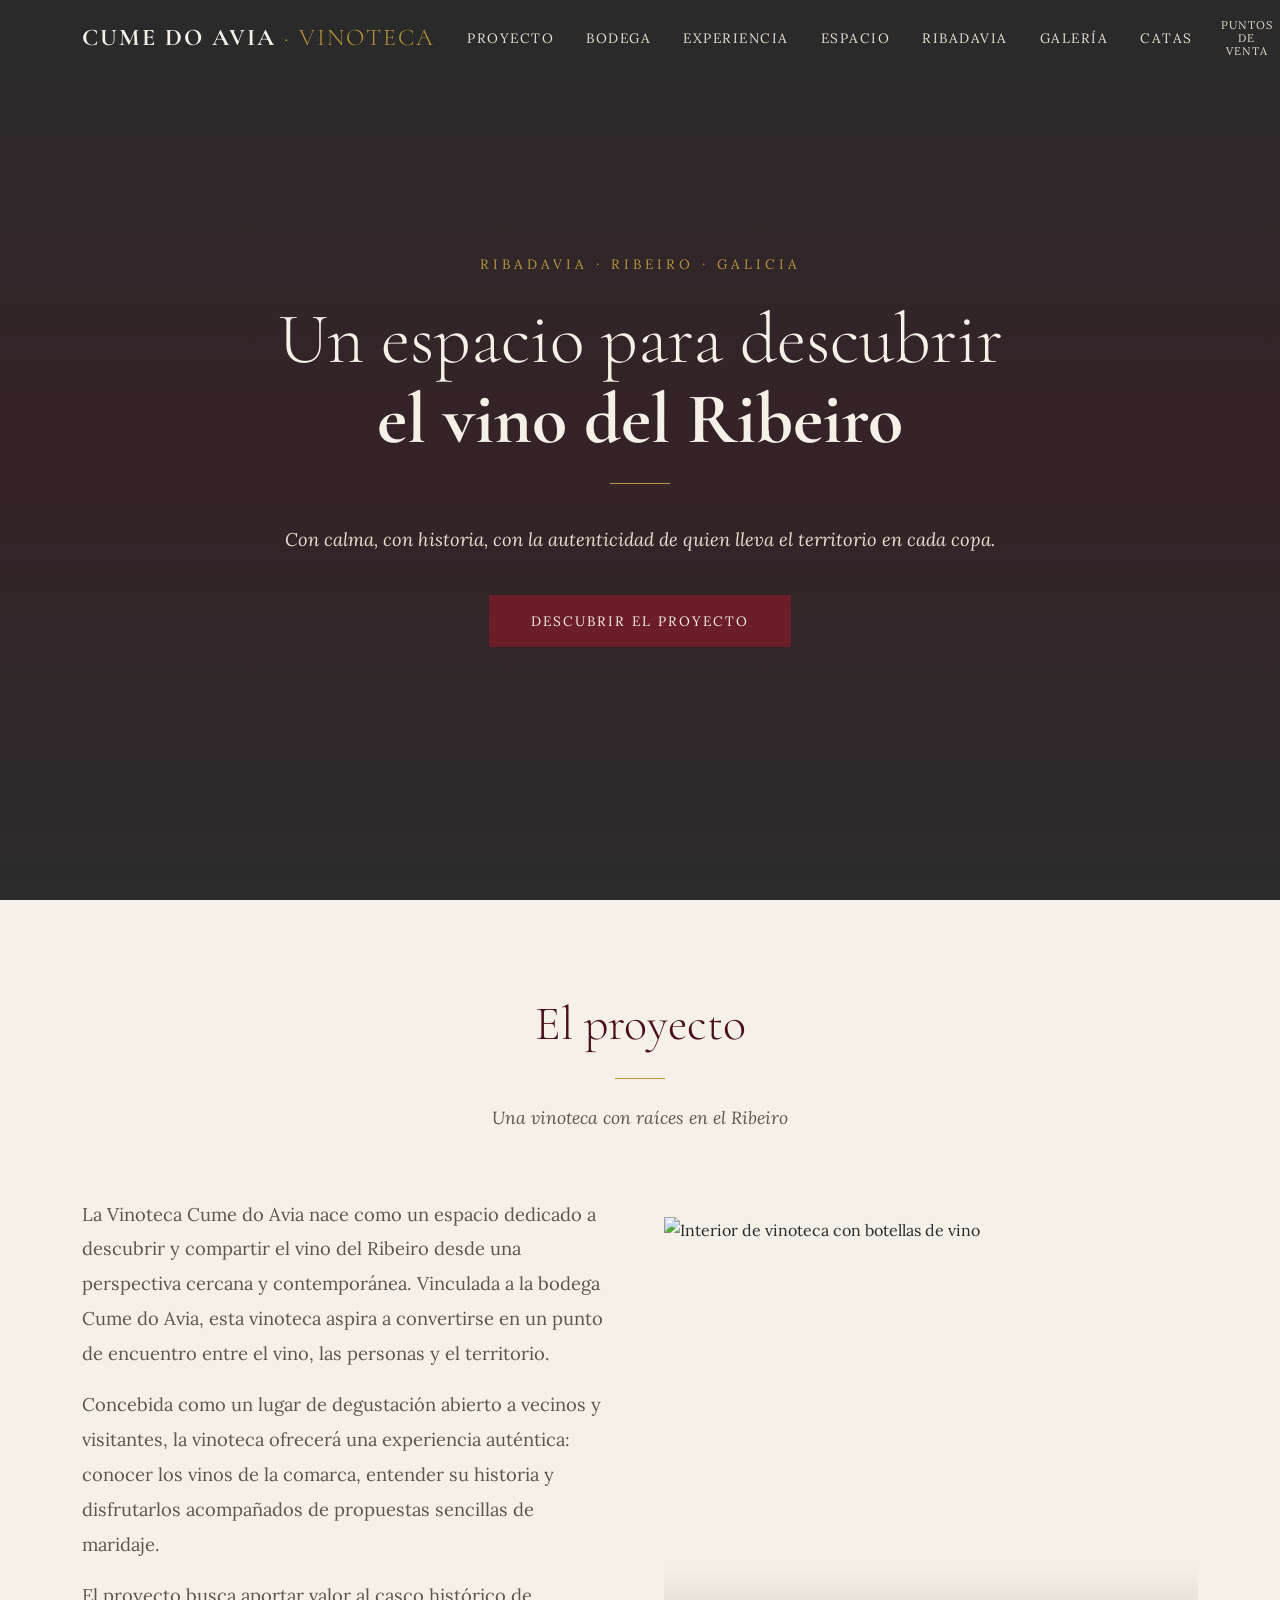
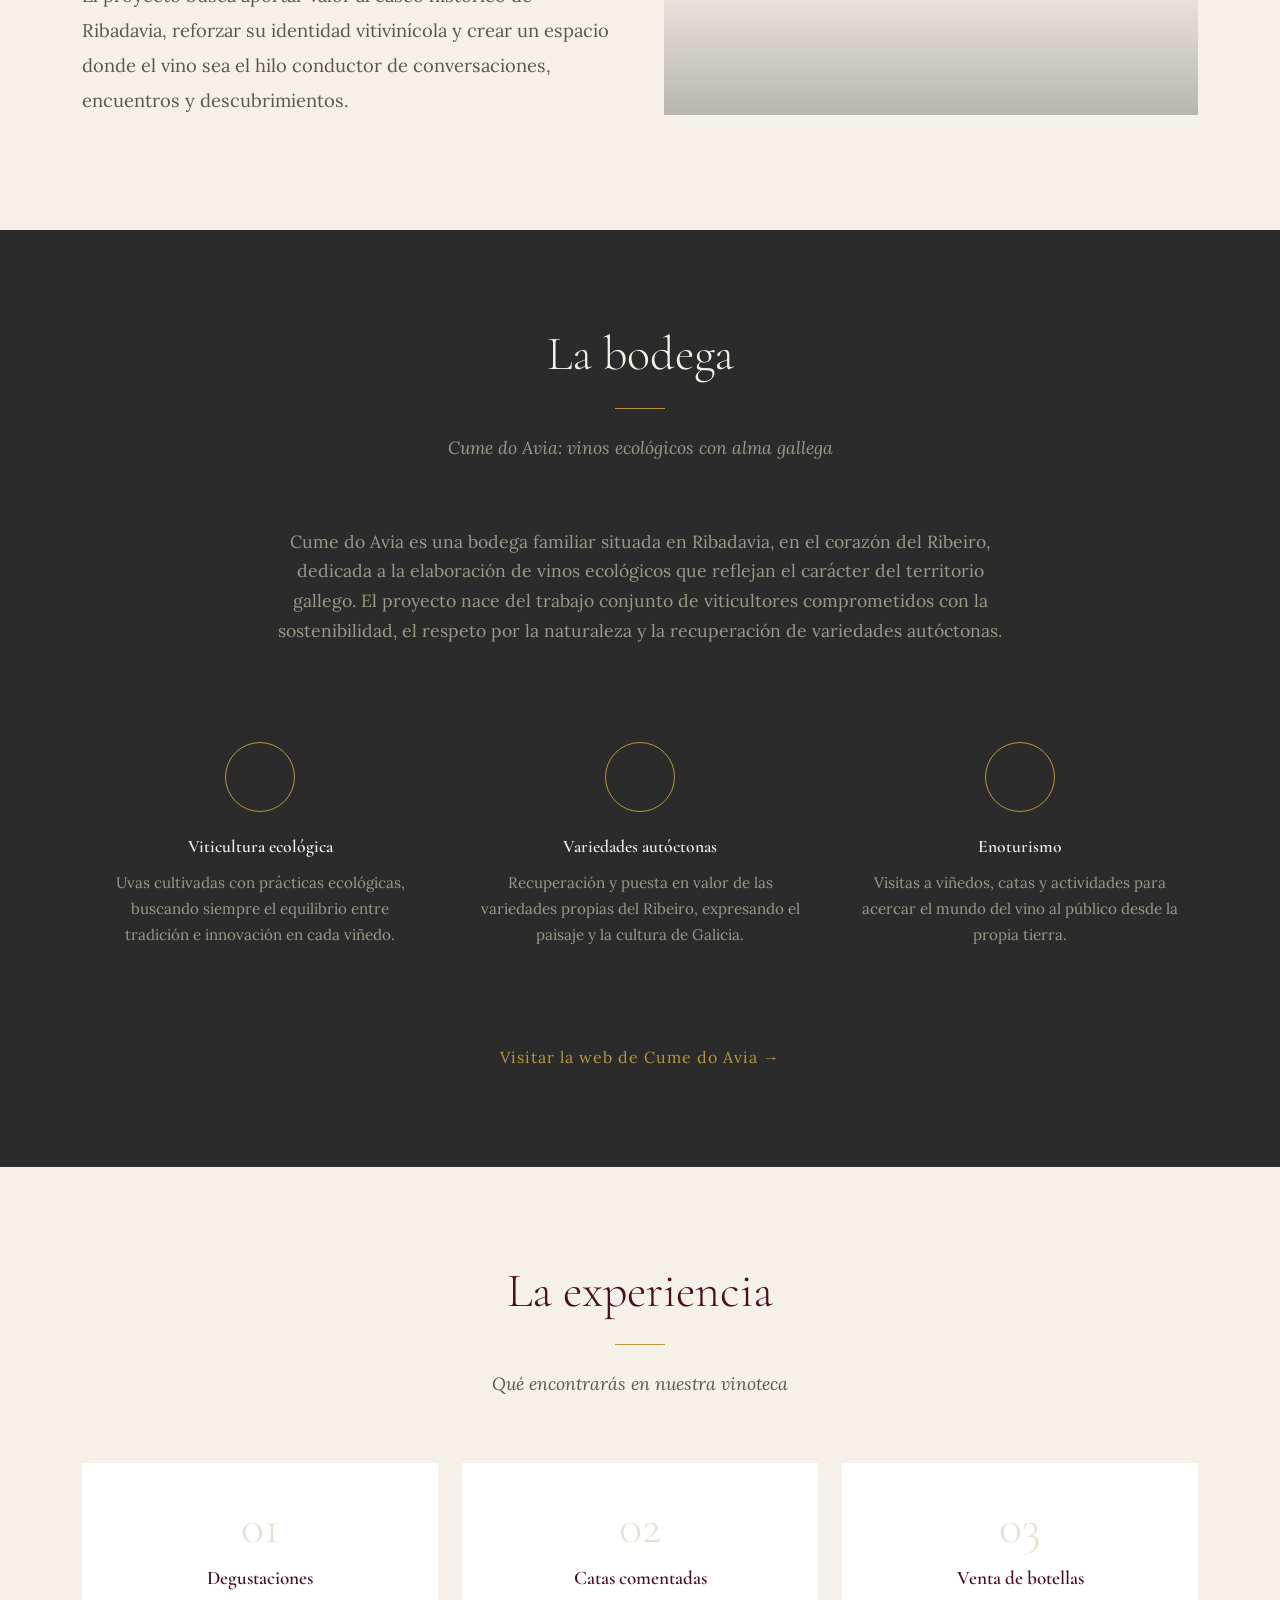
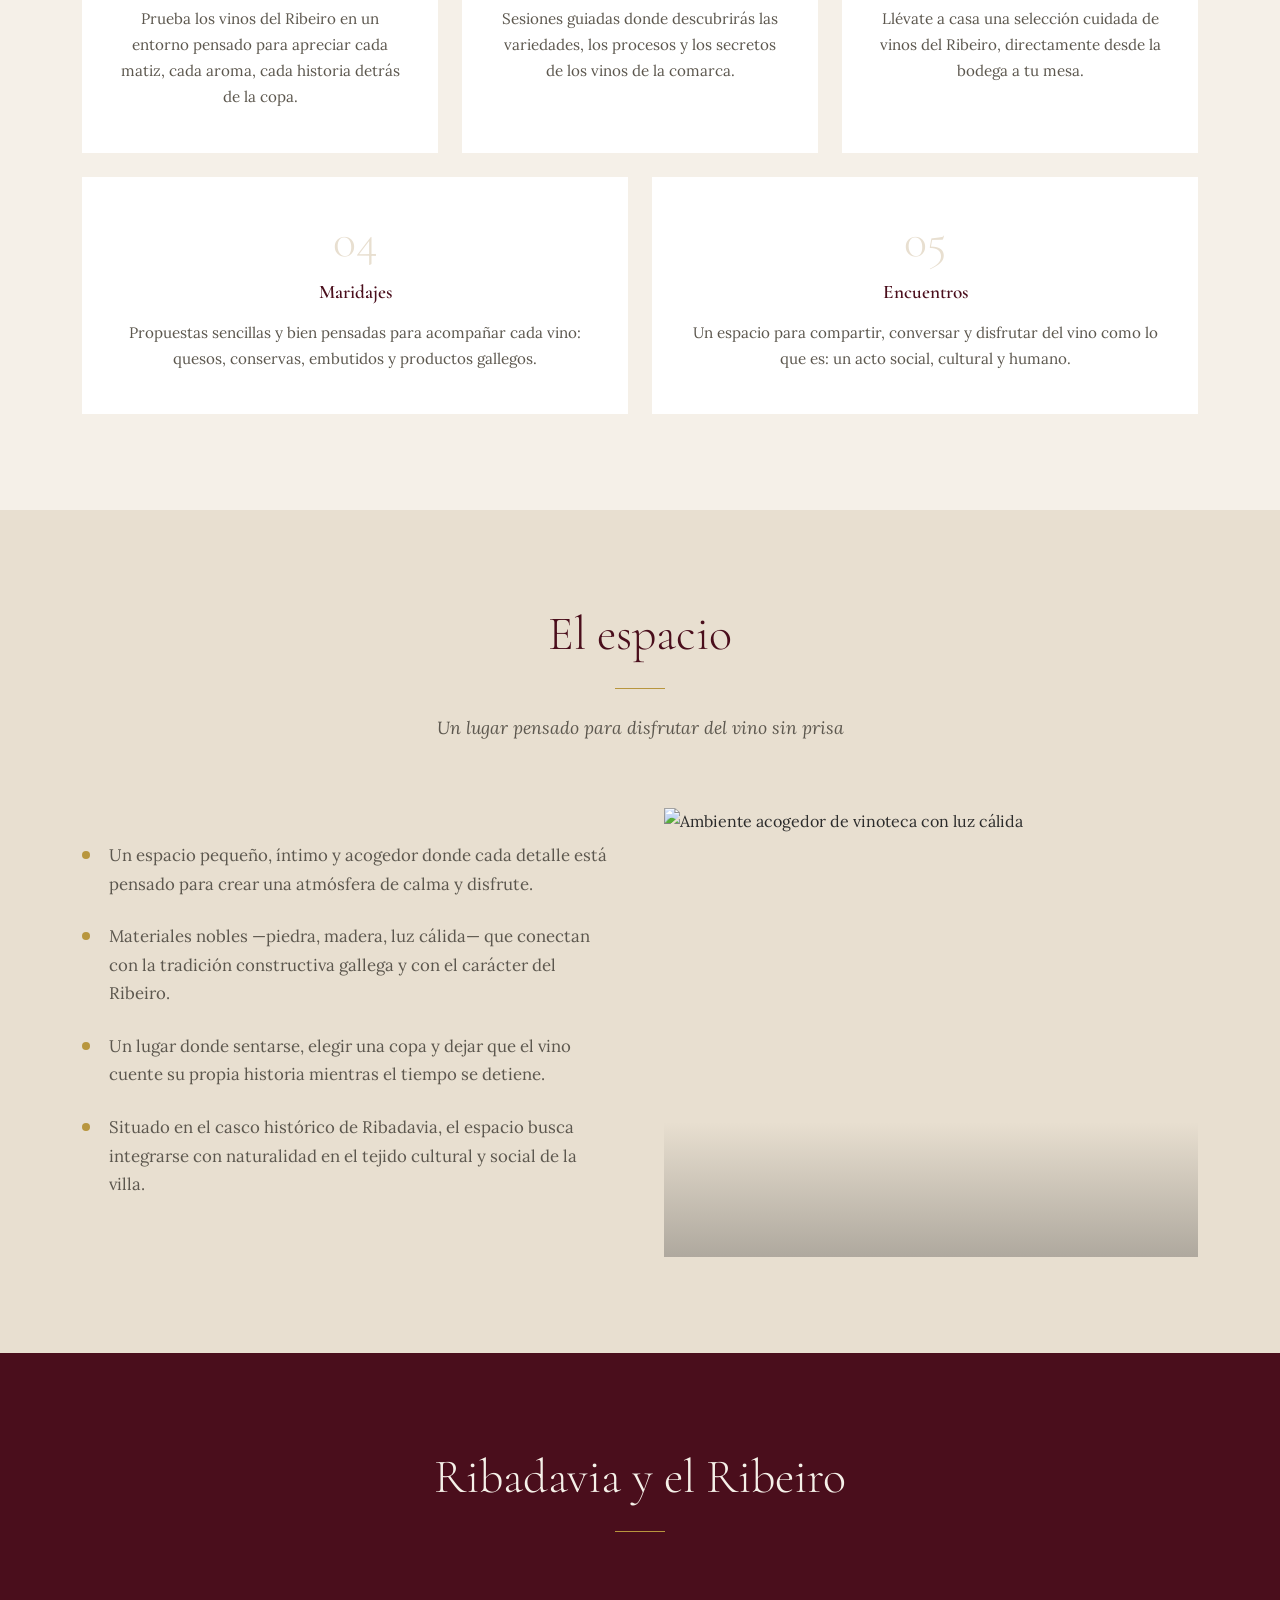
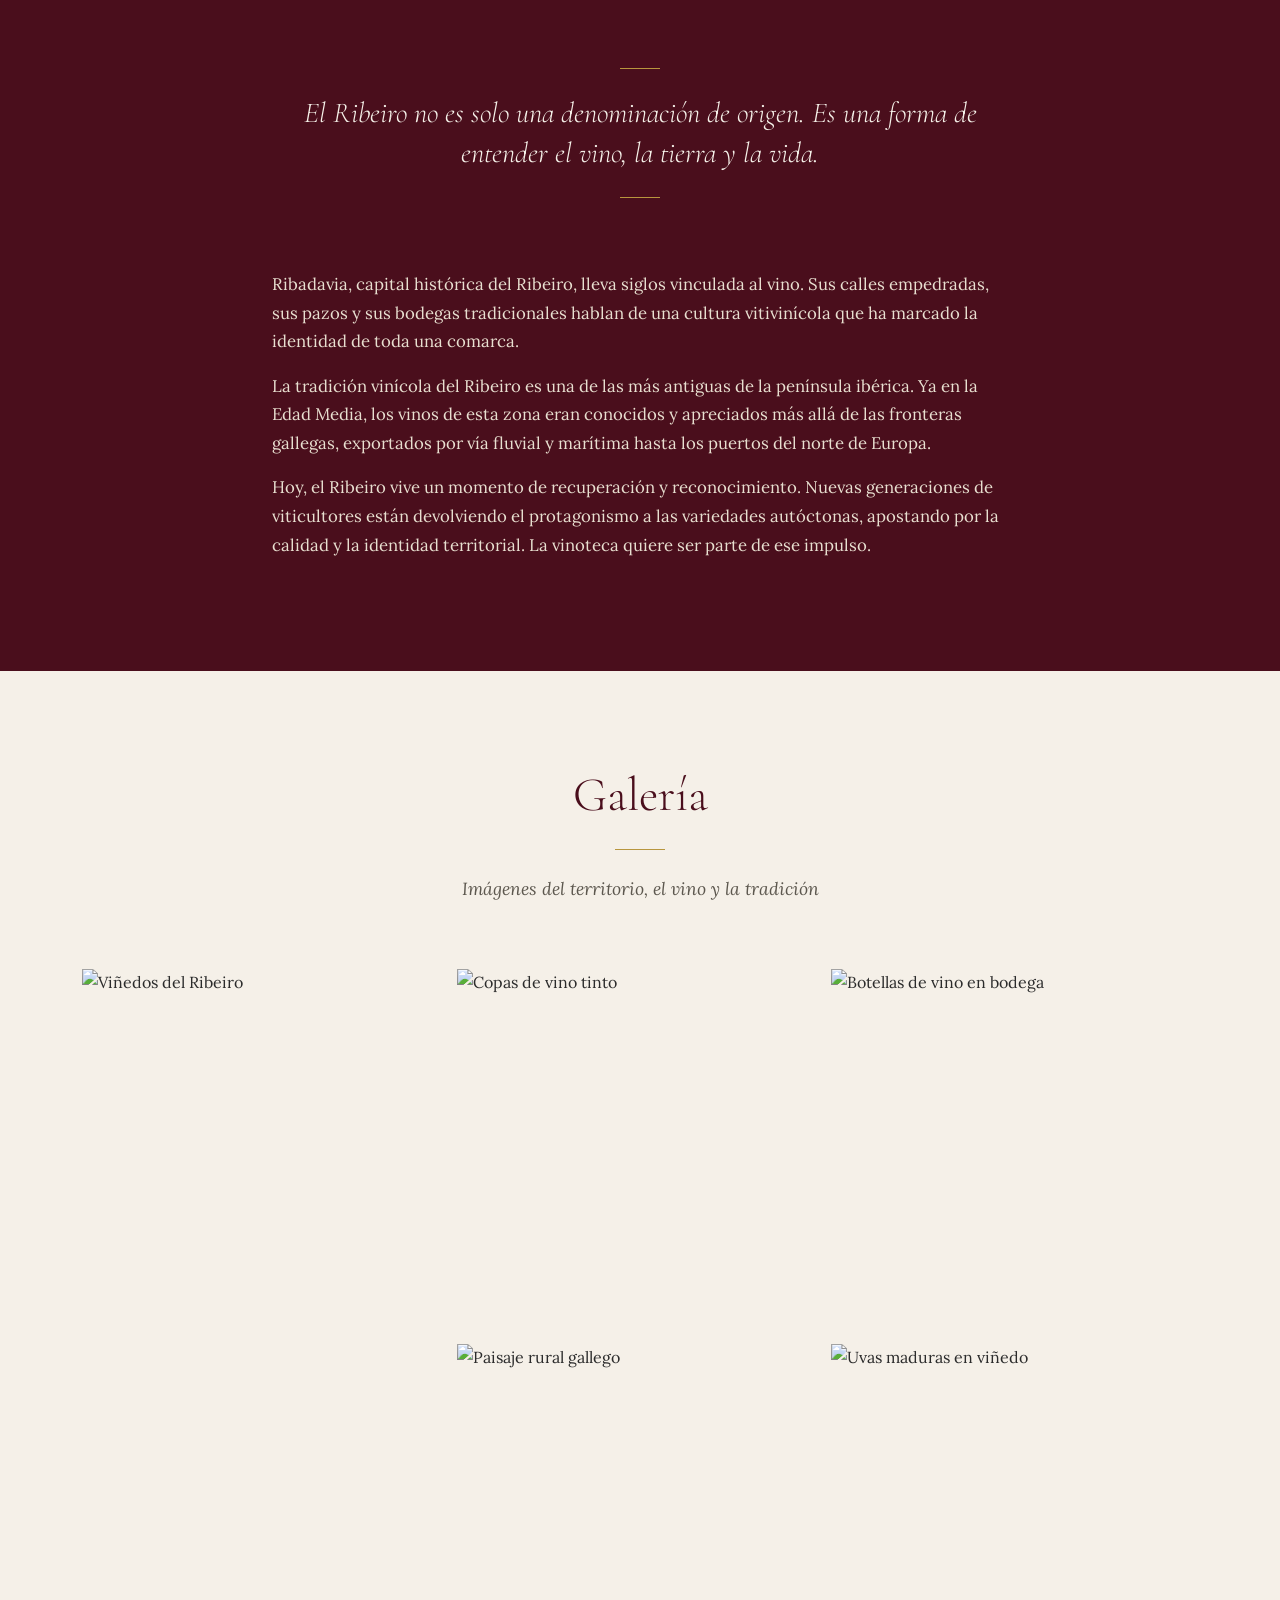
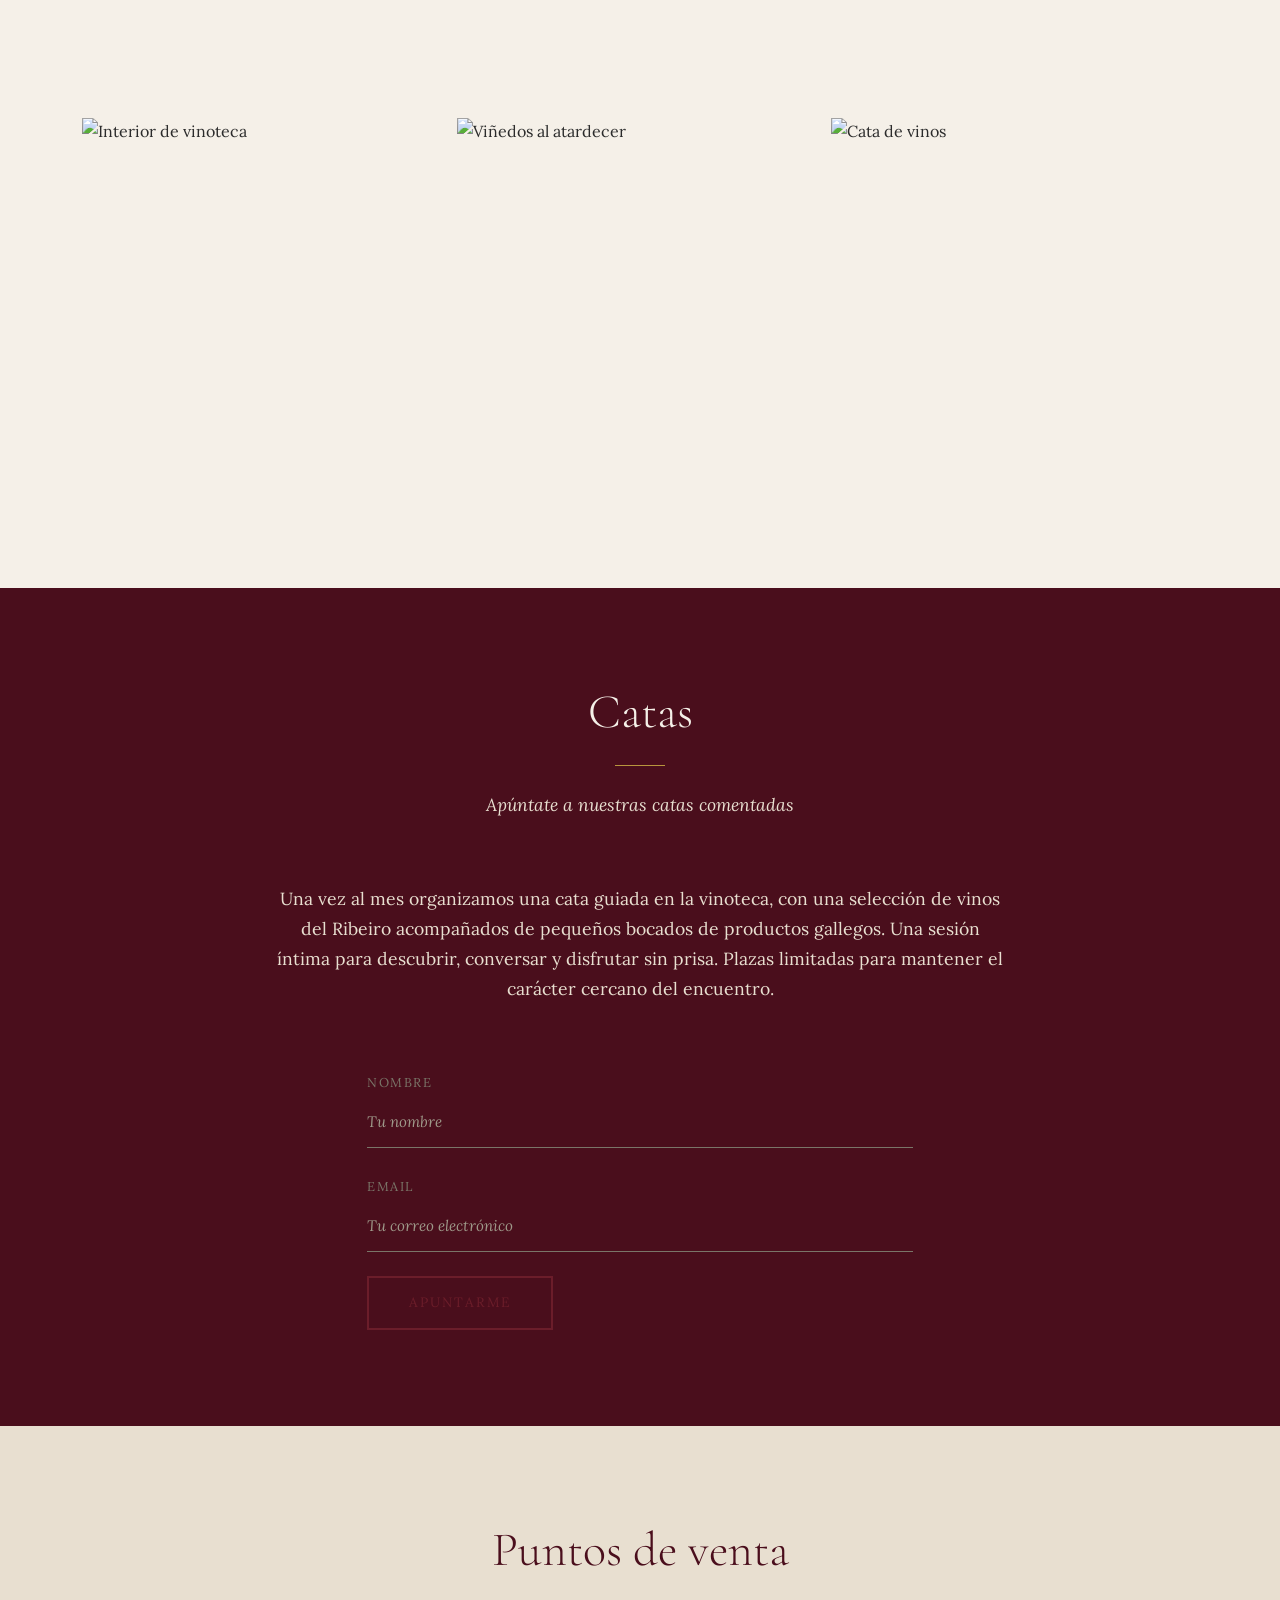
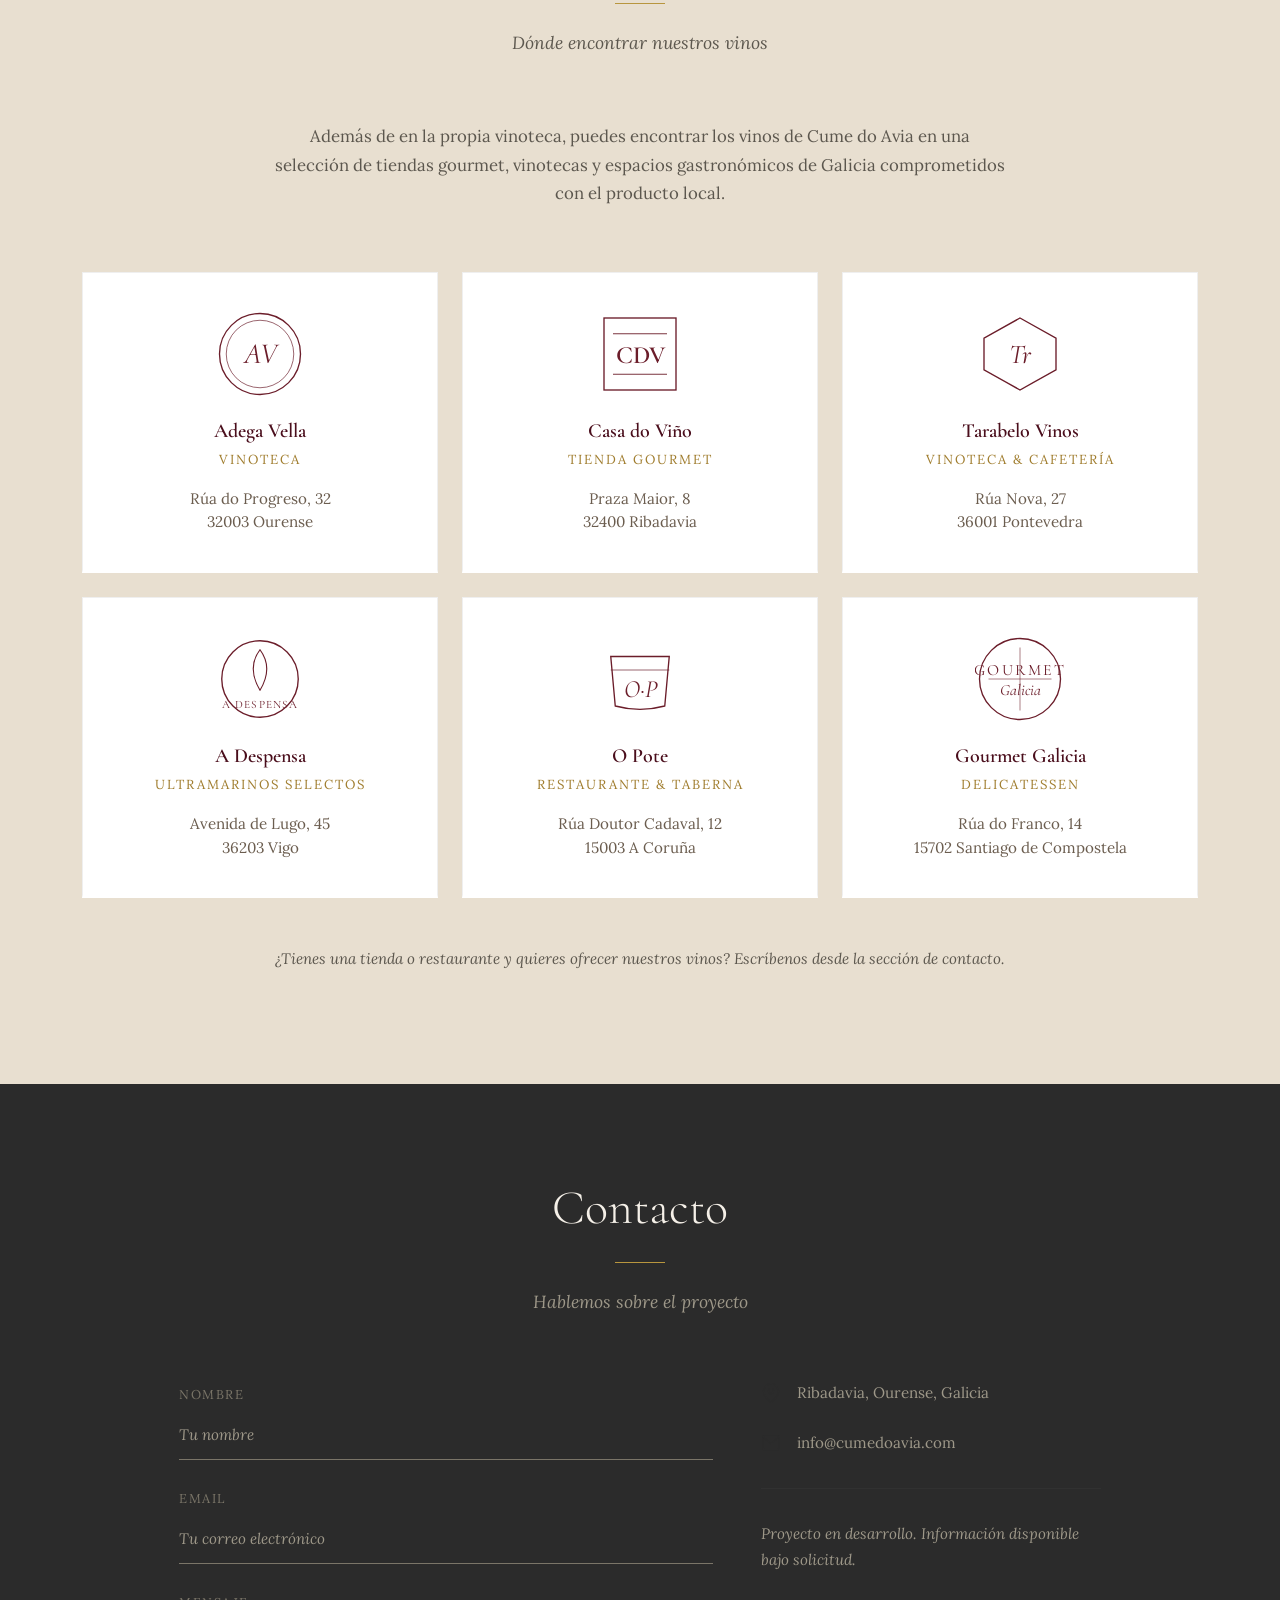
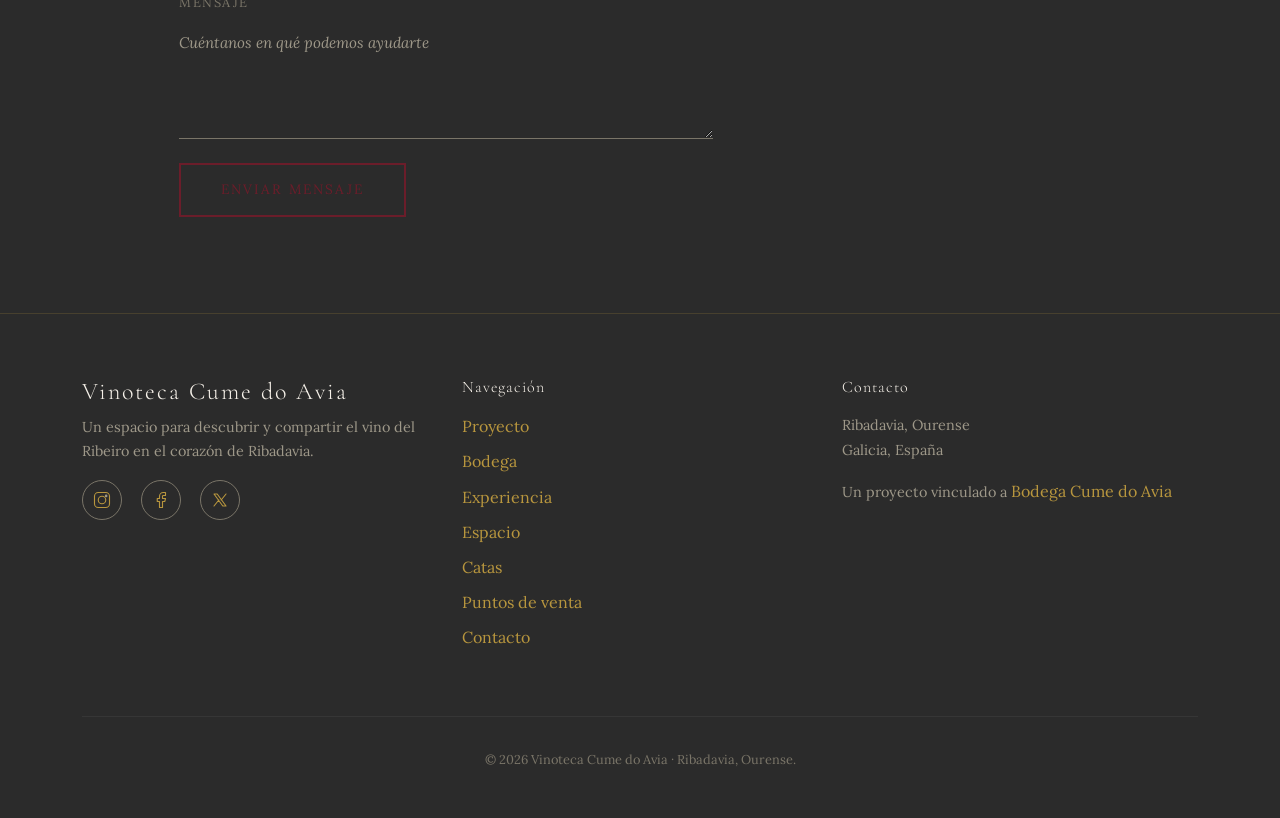
==== index.html @ c0ca9882 "stack Puntos de venta nav label on three centered lines Co-Authored-By: Claude Opus 4.6 <noreply@ant" ====
<!DOCTYPE html>
<html lang="es">
<head>
    <meta charset="UTF-8">
    <meta name="viewport" content="width=device-width, initial-scale=1.0">
    <title>Vinoteca Cume do Avia · Ribadavia</title>
    <meta name="description" content="Vinoteca Cume do Avia en Ribadavia. Un espacio para descubrir y compartir el vino del Ribeiro con calma, historia y autenticidad.">

    <!-- Google Fonts -->
    <link rel="preconnect" href="https://fonts.googleapis.com">
    <link rel="preconnect" href="https://fonts.gstatic.com" crossorigin>
    <link href="https://fonts.googleapis.com/css2?family=Cormorant+Garamond:ital,wght@0,300;0,400;0,600;0,700;1,300;1,400&family=Lora:ital,wght@0,400;0,500;0,600;1,400;1,500&display=swap" rel="stylesheet">

    <!-- Bootstrap 5 CSS -->
    <link href="https://cdn.jsdelivr.net/npm/bootstrap@5.3.3/dist/css/bootstrap.min.css" rel="stylesheet">

    <!-- Custom CSS -->
    <link rel="stylesheet" href="styles.css">
</head>
<body>

    <!-- ======== NAVBAR ======== -->
    <nav class="navbar navbar-expand-lg navbar-dark navbar-vinoteca fixed-top">
        <div class="container">
            <a class="navbar-brand" href="#hero">Cume do Avia <span>· Vinoteca</span></a>
            <button class="navbar-toggler" type="button" data-bs-toggle="collapse" data-bs-target="#mainNav" aria-controls="mainNav" aria-expanded="false" aria-label="Menú">
                <span class="navbar-toggler-icon"></span>
            </button>
            <div class="collapse navbar-collapse" id="mainNav">
                <ul class="navbar-nav ms-auto align-items-lg-center">
                    <li class="nav-item"><a class="nav-link" href="#proyecto" data-i18n="nav-proyecto">Proyecto</a></li>
                    <li class="nav-item"><a class="nav-link" href="#bodega" data-i18n="nav-bodega">Bodega</a></li>
                    <li class="nav-item"><a class="nav-link" href="#experiencia" data-i18n="nav-experiencia">Experiencia</a></li>
                    <li class="nav-item"><a class="nav-link" href="#espacio" data-i18n="nav-espacio">Espacio</a></li>
                    <li class="nav-item"><a class="nav-link" href="#ribadavia" data-i18n="nav-ribadavia">Ribadavia</a></li>
                    <li class="nav-item"><a class="nav-link" href="#galeria" data-i18n="nav-galeria">Galería</a></li>
                    <li class="nav-item"><a class="nav-link" href="#catas" data-i18n="nav-catas">Catas</a></li>
                    <li class="nav-item"><a class="nav-link nav-link-compact" href="#puntos-venta" data-i18n="nav-pdv-stack">Puntos
de
venta</a></li>
                    <li class="nav-item"><a class="nav-link" href="#contacto" data-i18n="nav-contacto">Contacto</a></li>
                    <li class="nav-item">
                        <div class="lang-selector">
                            <button class="lang-btn active" data-lang="es">ES</button>
                            <button class="lang-btn" data-lang="gl">GL</button>
                        </div>
                    </li>
                </ul>
            </div>
        </div>
    </nav>

    <!-- ======== HERO ======== -->
    <section id="hero" class="hero">
        <div class="hero-bg" role="img" aria-label="Viñedos del Ribeiro al atardecer"></div>
        <div class="hero-overlay"></div>
        <div class="hero-content">
            <p class="hero-pretitle" data-i18n="hero-pretitle">Ribadavia · Ribeiro · Galicia</p>
            <h1>
                <span data-i18n="hero-title-1">Un espacio para descubrir</span><br>
                <strong data-i18n="hero-title-2">el vino del Ribeiro</strong>
            </h1>
            <div class="hero-divider"></div>
            <p class="hero-subtitle" data-i18n="hero-subtitle">Con calma, con historia, con la autenticidad de quien lleva el territorio en cada copa.</p>
            <a href="#proyecto" class="btn btn-wine" data-i18n="hero-btn">Descubrir el proyecto</a>
        </div>
    </section>

    <!-- ======== SOBRE EL PROYECTO ======== -->
    <section id="proyecto" class="section">
        <div class="container">
            <div class="section-header reveal">
                <h2 data-i18n="about-title">El proyecto</h2>
                <div class="section-line"></div>
                <p data-i18n="about-subtitle">Una vinoteca con raíces en el Ribeiro</p>
            </div>
            <div class="row align-items-center g-5">
                <div class="col-lg-6 reveal">
                    <p class="about-text" data-i18n="about-p1">La Vinoteca Cume do Avia nace como un espacio dedicado a descubrir y compartir el vino del Ribeiro desde una perspectiva cercana y contemporánea. Vinculada a la bodega Cume do Avia, esta vinoteca aspira a convertirse en un punto de encuentro entre el vino, las personas y el territorio.</p>
                    <p class="about-text" data-i18n="about-p2">Concebida como un lugar de degustación abierto a vecinos y visitantes, la vinoteca ofrecerá una experiencia auténtica: conocer los vinos de la comarca, entender su historia y disfrutarlos acompañados de propuestas sencillas de maridaje.</p>
                    <p class="about-text" data-i18n="about-p3">El proyecto busca aportar valor al casco histórico de Ribadavia, reforzar su identidad vitivinícola y crear un espacio donde el vino sea el hilo conductor de conversaciones, encuentros y descubrimientos.</p>
                </div>
                <div class="col-lg-6 reveal">
                    <div class="about-image-wrapper" style="height: 500px;">
                        <img src="https://images.unsplash.com/photo-1566903451935-7e8835ed3e97?w=800&q=80" alt="Interior de vinoteca con botellas de vino" loading="lazy">
                    </div>
                </div>
            </div>
        </div>
    </section>

    <!-- ======== LA BODEGA ======== -->
    <section id="bodega" class="section section-dark">
        <div class="container">
            <div class="section-header reveal">
                <h2 data-i18n="bodega-title">La bodega</h2>
                <div class="section-line"></div>
                <p data-i18n="bodega-subtitle">Cume do Avia: vinos ecológicos con alma gallega</p>
            </div>
            <div class="row justify-content-center mb-5">
                <div class="col-lg-8 text-center reveal">
                    <p style="font-size: 1.1rem;" data-i18n="bodega-intro">Cume do Avia es una bodega familiar situada en Ribadavia, en el corazón del Ribeiro, dedicada a la elaboración de vinos ecológicos que reflejan el carácter del territorio gallego. El proyecto nace del trabajo conjunto de viticultores comprometidos con la sostenibilidad, el respeto por la naturaleza y la recuperación de variedades autóctonas.</p>
                </div>
            </div>
            <div class="row g-4 mb-5">
                <div class="col-md-4 reveal">
                    <div class="bodega-feature">
                        <div class="icon-circle">
                            <svg viewBox="0 0 24 24" xmlns="http://www.w3.org/2000/svg">
                                <path d="M12 2C6.48 2 2 6.48 2 12s4.48 10 10 10 10-4.48 10-10S17.52 2 12 2z" fill="none" stroke="currentColor" stroke-width="1.5"/>
                                <path d="M8 14s1.5 2 4 2 4-2 4-2" fill="none" stroke="currentColor" stroke-width="1.5" stroke-linecap="round"/>
                                <path d="M12 2v4M4.93 4.93l2.83 2.83M2 12h4M4.93 19.07l2.83-2.83M19.07 4.93l-2.83 2.83M22 12h-4" fill="none" stroke="currentColor" stroke-width="1.5" stroke-linecap="round"/>
                            </svg>
                        </div>
                        <h4 data-i18n="bodega-f1-title">Viticultura ecológica</h4>
                        <p data-i18n="bodega-f1-text">Uvas cultivadas con prácticas ecológicas, buscando siempre el equilibrio entre tradición e innovación en cada viñedo.</p>
                    </div>
                </div>
                <div class="col-md-4 reveal">
                    <div class="bodega-feature">
                        <div class="icon-circle">
                            <svg viewBox="0 0 24 24" xmlns="http://www.w3.org/2000/svg">
                                <path d="M17 8C17 10.76 14.76 13 12 13S7 10.76 7 8c0-3 2-6 5-6s5 3 5 6z" fill="none" stroke="currentColor" stroke-width="1.5"/>
                                <path d="M12 13v9" stroke="currentColor" stroke-width="1.5" stroke-linecap="round"/>
                                <path d="M9 18l3-2 3 2" fill="none" stroke="currentColor" stroke-width="1.5" stroke-linecap="round" stroke-linejoin="round"/>
                            </svg>
                        </div>
                        <h4 data-i18n="bodega-f2-title">Variedades autóctonas</h4>
                        <p data-i18n="bodega-f2-text">Recuperación y puesta en valor de las variedades propias del Ribeiro, expresando el paisaje y la cultura de Galicia.</p>
                    </div>
                </div>
                <div class="col-md-4 reveal">
                    <div class="bodega-feature">
                        <div class="icon-circle">
                            <svg viewBox="0 0 24 24" xmlns="http://www.w3.org/2000/svg">
                                <path d="M3 21h18M5 21V7l7-4 7 4v14" fill="none" stroke="currentColor" stroke-width="1.5" stroke-linecap="round" stroke-linejoin="round"/>
                                <path d="M9 21v-6h6v6M9 10h.01M15 10h.01" fill="none" stroke="currentColor" stroke-width="1.5" stroke-linecap="round"/>
                            </svg>
                        </div>
                        <h4 data-i18n="bodega-f3-title">Enoturismo</h4>
                        <p data-i18n="bodega-f3-text">Visitas a viñedos, catas y actividades para acercar el mundo del vino al público desde la propia tierra.</p>
                    </div>
                </div>
            </div>
            <div class="text-center reveal">
                <a href="https://cumedoavia.com/" target="_blank" rel="noopener noreferrer" class="bodega-link" data-i18n="bodega-link">Visitar la web de Cume do Avia →</a>
            </div>
        </div>
    </section>

    <!-- ======== LA EXPERIENCIA ======== -->
    <section id="experiencia" class="section">
        <div class="container">
            <div class="section-header reveal">
                <h2 data-i18n="exp-title">La experiencia</h2>
                <div class="section-line"></div>
                <p data-i18n="exp-subtitle">Qué encontrarás en nuestra vinoteca</p>
            </div>
            <div class="row g-4">
                <div class="col-md-6 col-lg-4 reveal">
                    <div class="experience-card">
                        <div class="card-number">01</div>
                        <h4 data-i18n="exp-1-title">Degustaciones</h4>
                        <p data-i18n="exp-1-text">Prueba los vinos del Ribeiro en un entorno pensado para apreciar cada matiz, cada aroma, cada historia detrás de la copa.</p>
                    </div>
                </div>
                <div class="col-md-6 col-lg-4 reveal">
                    <div class="experience-card">
                        <div class="card-number">02</div>
                        <h4 data-i18n="exp-2-title">Catas comentadas</h4>
                        <p data-i18n="exp-2-text">Sesiones guiadas donde descubrirás las variedades, los procesos y los secretos de los vinos de la comarca.</p>
                    </div>
                </div>
                <div class="col-md-6 col-lg-4 reveal">
                    <div class="experience-card">
                        <div class="card-number">03</div>
                        <h4 data-i18n="exp-3-title">Venta de botellas</h4>
                        <p data-i18n="exp-3-text">Llévate a casa una selección cuidada de vinos del Ribeiro, directamente desde la bodega a tu mesa.</p>
                    </div>
                </div>
                <div class="col-md-6 col-lg-6 reveal">
                    <div class="experience-card">
                        <div class="card-number">04</div>
                        <h4 data-i18n="exp-4-title">Maridajes</h4>
                        <p data-i18n="exp-4-text">Propuestas sencillas y bien pensadas para acompañar cada vino: quesos, conservas, embutidos y productos gallegos.</p>
                    </div>
                </div>
                <div class="col-md-12 col-lg-6 reveal">
                    <div class="experience-card">
                        <div class="card-number">05</div>
                        <h4 data-i18n="exp-5-title">Encuentros</h4>
                        <p data-i18n="exp-5-text">Un espacio para compartir, conversar y disfrutar del vino como lo que es: un acto social, cultural y humano.</p>
                    </div>
                </div>
            </div>
        </div>
    </section>

    <!-- ======== EL ESPACIO ======== -->
    <section id="espacio" class="section section-stone">
        <div class="container">
            <div class="section-header reveal">
                <h2 data-i18n="espacio-title">El espacio</h2>
                <div class="section-line"></div>
                <p data-i18n="espacio-subtitle">Un lugar pensado para disfrutar del vino sin prisa</p>
            </div>
            <div class="row align-items-center g-5">
                <div class="col-lg-6 order-lg-2 reveal">
                    <div class="about-image-wrapper" style="height: 450px;">
                        <img src="https://images.unsplash.com/photo-1528823872057-9c018a7a7553?w=800&q=80" alt="Ambiente acogedor de vinoteca con luz cálida" loading="lazy">
                    </div>
                </div>
                <div class="col-lg-6 order-lg-1 reveal">
                    <div class="espacio-detail">
                        <div class="detail-marker"></div>
                        <p data-i18n="espacio-d1">Un espacio pequeño, íntimo y acogedor donde cada detalle está pensado para crear una atmósfera de calma y disfrute.</p>
                    </div>
                    <div class="espacio-detail">
                        <div class="detail-marker"></div>
                        <p data-i18n="espacio-d2">Materiales nobles —piedra, madera, luz cálida— que conectan con la tradición constructiva gallega y con el carácter del Ribeiro.</p>
                    </div>
                    <div class="espacio-detail">
                        <div class="detail-marker"></div>
                        <p data-i18n="espacio-d3">Un lugar donde sentarse, elegir una copa y dejar que el vino cuente su propia historia mientras el tiempo se detiene.</p>
                    </div>
                    <div class="espacio-detail">
                        <div class="detail-marker"></div>
                        <p data-i18n="espacio-d4">Situado en el casco histórico de Ribadavia, el espacio busca integrarse con naturalidad en el tejido cultural y social de la villa.</p>
                    </div>
                </div>
            </div>
        </div>
    </section>

    <!-- ======== RIBADAVIA Y EL RIBEIRO ======== -->
    <section id="ribadavia" class="section section-wine">
        <div class="container">
            <div class="section-header reveal">
                <h2 data-i18n="rib-title">Ribadavia y el Ribeiro</h2>
                <div class="section-line"></div>
            </div>
            <div class="reveal">
                <blockquote class="ribadavia-quote" data-i18n="rib-quote">
                    El Ribeiro no es solo una denominación de origen. Es una forma de entender el vino, la tierra y la vida.
                </blockquote>
            </div>
            <div class="row justify-content-center">
                <div class="col-lg-8 reveal">
                    <p style="font-size: 1.05rem;" data-i18n="rib-p1">Ribadavia, capital histórica del Ribeiro, lleva siglos vinculada al vino. Sus calles empedradas, sus pazos y sus bodegas tradicionales hablan de una cultura vitivinícola que ha marcado la identidad de toda una comarca.</p>
                    <p style="font-size: 1.05rem;" data-i18n="rib-p2">La tradición vinícola del Ribeiro es una de las más antiguas de la península ibérica. Ya en la Edad Media, los vinos de esta zona eran conocidos y apreciados más allá de las fronteras gallegas, exportados por vía fluvial y marítima hasta los puertos del norte de Europa.</p>
                    <p style="font-size: 1.05rem;" data-i18n="rib-p3">Hoy, el Ribeiro vive un momento de recuperación y reconocimiento. Nuevas generaciones de viticultores están devolviendo el protagonismo a las variedades autóctonas, apostando por la calidad y la identidad territorial. La vinoteca quiere ser parte de ese impulso.</p>
                </div>
            </div>
        </div>
    </section>

    <!-- ======== GALERÍA ======== -->
    <section id="galeria" class="section">
        <div class="container">
            <div class="section-header reveal">
                <h2 data-i18n="gal-title">Galería</h2>
                <div class="section-line"></div>
                <p data-i18n="gal-subtitle">Imágenes del territorio, el vino y la tradición</p>
            </div>
            <div class="gallery-grid reveal">
                <div class="gallery-item tall">
                    <img src="https://images.unsplash.com/photo-1560493676-04071c5f467b?w=600&q=80" alt="Viñedos del Ribeiro" loading="lazy">
                    <div class="gallery-overlay"><span data-i18n="gal-1">Viñedos del Ribeiro</span></div>
                </div>
                <div class="gallery-item">
                    <img src="https://images.unsplash.com/photo-1510812431401-41d2bd2722f3?w=600&q=80" alt="Copas de vino tinto" loading="lazy">
                    <div class="gallery-overlay"><span data-i18n="gal-2">Copas de vino</span></div>
                </div>
                <div class="gallery-item">
                    <img src="https://images.unsplash.com/photo-1553361371-9b22f78e8b1d?w=600&q=80" alt="Botellas de vino en bodega" loading="lazy">
                    <div class="gallery-overlay"><span data-i18n="gal-3">Botellas de vino</span></div>
                </div>
                <div class="gallery-item">
                    <img src="https://images.unsplash.com/photo-1500382017468-9049fed747ef?w=600&q=80" alt="Paisaje rural gallego" loading="lazy">
                    <div class="gallery-overlay"><span data-i18n="gal-4">Paisaje gallego</span></div>
                </div>
                <div class="gallery-item">
                    <img src="https://images.unsplash.com/photo-1596142813210-b06aa3f1d082?w=600&q=80" alt="Uvas maduras en viñedo" loading="lazy">
                    <div class="gallery-overlay"><span data-i18n="gal-5">Uvas en viñedo</span></div>
                </div>
                <div class="gallery-item tall">
                    <img src="https://images.unsplash.com/photo-1558618666-fcd25c85f82e?w=600&q=80" alt="Interior de vinoteca" loading="lazy">
                    <div class="gallery-overlay"><span data-i18n="gal-6">Vinoteca</span></div>
                </div>
                <div class="gallery-item">
                    <img src="https://images.unsplash.com/photo-1474722883778-792e7990302f?w=600&q=80" alt="Viñedos al atardecer" loading="lazy">
                    <div class="gallery-overlay"><span>Atardecer en el Ribeiro</span></div>
                </div>
                <div class="gallery-item">
                    <img src="https://images.unsplash.com/photo-1543418219-44e30b057fea?w=600&q=80" alt="Cata de vinos" loading="lazy">
                    <div class="gallery-overlay"><span>Cata de vinos</span></div>
                </div>
            </div>
        </div>
    </section>
    <!-- ======== CATAS ======== -->
    <section id="catas" class="section section-wine">
        <div class="container">
            <div class="section-header reveal">
                <h2 data-i18n="catas-title">Catas</h2>
                <div class="section-line"></div>
                <p data-i18n="catas-subtitle">Apúntate a nuestras catas comentadas</p>
            </div>
            <div class="row justify-content-center">
                <div class="col-lg-8 reveal text-center mb-5">
                    <p style="font-size: 1.1rem;" data-i18n="catas-desc">Una vez al mes organizamos una cata guiada en la vinoteca, con una selección de vinos del Ribeiro acompañados de pequeños bocados de productos gallegos. Una sesión íntima para descubrir, conversar y disfrutar sin prisa. Plazas limitadas para mantener el carácter cercano del encuentro.</p>
                </div>
            </div>
            <div class="row justify-content-center">
                <div class="col-lg-6 reveal">
                    <div id="catas-waitlist-notice" style="display:none; padding: 1rem 1.25rem; margin-bottom: 1.5rem; border: 1px solid rgba(255,255,255,0.25); border-left: 3px solid #d4a574; background: rgba(0,0,0,0.15); border-radius: 2px;">
                        <p style="margin: 0; font-size: 0.95rem;" data-i18n="catas-waitlist-notice">Las plazas para la próxima cata están completas. Si te apuntas, pasarás a la lista de espera y te avisaremos en cuanto se libere un sitio.</p>
                    </div>
                    <form id="catas-form" class="contact-form">
                        <div class="mb-4">
                            <label class="form-label" data-i18n="catas-name-label">Nombre</label>
                            <input type="text" name="name" class="form-control text-light" data-i18n-ph="catas-name-ph" placeholder="Tu nombre" required>
                        </div>
                        <div class="mb-4">
                            <label class="form-label" data-i18n="catas-email-label">Email</label>
                            <input type="email" name="email" class="form-control text-light" data-i18n-ph="catas-email-ph" placeholder="Tu correo electrónico" required>
                        </div>
                        <button type="submit" class="btn-wine-outline" style="opacity:1; animation:none;" data-i18n="catas-btn">Apuntarme</button>
                    </form>
                    <div id="catas-success" class="form-success">
                        <svg viewBox="0 0 24 24" xmlns="http://www.w3.org/2000/svg">
                            <circle cx="12" cy="12" r="10" stroke="#4A5D4B" stroke-width="1.5" fill="none"/>
                            <path d="M8 12l3 3 5-5" stroke="#4A5D4B" stroke-width="1.5" fill="none" stroke-linecap="round" stroke-linejoin="round"/>
                        </svg>
                        <h4 id="catas-success-title" class="text-cream" data-i18n="catas-success-title">¡Apuntado!</h4>
                        <p id="catas-success-text" data-i18n="catas-success-text">Gracias por tu interés. Te confirmaremos los detalles por email.</p>
                    </div>
                </div>
            </div>
        </div>
    </section>



    <!-- ======== PUNTOS DE VENTA ======== -->
    <section id="puntos-venta" class="section section-stone">
        <div class="container">
            <div class="section-header reveal">
                <h2 data-i18n="pdv-title">Puntos de venta</h2>
                <div class="section-line"></div>
                <p data-i18n="pdv-subtitle">Dónde encontrar nuestros vinos</p>
            </div>
            <div class="row justify-content-center mb-5">
                <div class="col-lg-8 text-center reveal">
                    <p style="font-size: 1.05rem;" data-i18n="pdv-intro">Además de en la propia vinoteca, puedes encontrar los vinos de Cume do Avia en una selección de tiendas gourmet, vinotecas y espacios gastronómicos de Galicia comprometidos con el producto local.</p>
                </div>
            </div>
            <div class="row g-4">

                <div class="col-md-6 col-lg-4 reveal">
                    <div class="pdv-card">
                        <div class="pdv-logo">
                            <svg viewBox="0 0 80 80" xmlns="http://www.w3.org/2000/svg">
                                <circle cx="40" cy="40" r="36" fill="none" stroke="currentColor" stroke-width="1.2"/>
                                <circle cx="40" cy="40" r="30" fill="none" stroke="currentColor" stroke-width="0.6"/>
                                <text x="40" y="48" text-anchor="middle" font-family="Cormorant Garamond, Georgia, serif" font-size="26" font-style="italic" fill="currentColor">AV</text>
                            </svg>
                        </div>
                        <h4>Adega Vella</h4>
                        <p class="pdv-type">Vinoteca</p>
                        <p class="pdv-address">Rúa do Progreso, 32<br>32003 Ourense</p>
                    </div>
                </div>

                <div class="col-md-6 col-lg-4 reveal">
                    <div class="pdv-card">
                        <div class="pdv-logo">
                            <svg viewBox="0 0 80 80" xmlns="http://www.w3.org/2000/svg">
                                <rect x="8" y="8" width="64" height="64" fill="none" stroke="currentColor" stroke-width="1.2"/>
                                <line x1="16" y1="22" x2="64" y2="22" stroke="currentColor" stroke-width="0.8"/>
                                <line x1="16" y1="58" x2="64" y2="58" stroke="currentColor" stroke-width="0.8"/>
                                <text x="40" y="48" text-anchor="middle" font-family="Cormorant Garamond, Georgia, serif" font-size="22" font-weight="600" fill="currentColor">CDV</text>
                            </svg>
                        </div>
                        <h4>Casa do Viño</h4>
                        <p class="pdv-type">Tienda gourmet</p>
                        <p class="pdv-address">Praza Maior, 8<br>32400 Ribadavia</p>
                    </div>
                </div>

                <div class="col-md-6 col-lg-4 reveal">
                    <div class="pdv-card">
                        <div class="pdv-logo">
                            <svg viewBox="0 0 80 80" xmlns="http://www.w3.org/2000/svg">
                                <path d="M40 8 L72 26 L72 54 L40 72 L8 54 L8 26 Z" fill="none" stroke="currentColor" stroke-width="1.2"/>
                                <text x="40" y="48" text-anchor="middle" font-family="Cormorant Garamond, Georgia, serif" font-size="24" font-style="italic" fill="currentColor">Tr</text>
                            </svg>
                        </div>
                        <h4>Tarabelo Vinos</h4>
                        <p class="pdv-type">Vinoteca &amp; cafetería</p>
                        <p class="pdv-address">Rúa Nova, 27<br>36001 Pontevedra</p>
                    </div>
                </div>

                <div class="col-md-6 col-lg-4 reveal">
                    <div class="pdv-card">
                        <div class="pdv-logo">
                            <svg viewBox="0 0 80 80" xmlns="http://www.w3.org/2000/svg">
                                <circle cx="40" cy="40" r="34" fill="none" stroke="currentColor" stroke-width="1.2"/>
                                <path d="M40 14 Q52 30 40 50 Q28 30 40 14 Z" fill="none" stroke="currentColor" stroke-width="1"/>
                                <text x="40" y="66" text-anchor="middle" font-family="Cormorant Garamond, Georgia, serif" font-size="10" letter-spacing="1" fill="currentColor">A DESPENSA</text>
                            </svg>
                        </div>
                        <h4>A Despensa</h4>
                        <p class="pdv-type">Ultramarinos selectos</p>
                        <p class="pdv-address">Avenida de Lugo, 45<br>36203 Vigo</p>
                    </div>
                </div>

                <div class="col-md-6 col-lg-4 reveal">
                    <div class="pdv-card">
                        <div class="pdv-logo">
                            <svg viewBox="0 0 80 80" xmlns="http://www.w3.org/2000/svg">
                                <path d="M14 20 L66 20 L62 64 Q40 70 18 64 Z" fill="none" stroke="currentColor" stroke-width="1.2"/>
                                <line x1="14" y1="32" x2="66" y2="32" stroke="currentColor" stroke-width="0.6"/>
                                <text x="40" y="56" text-anchor="middle" font-family="Cormorant Garamond, Georgia, serif" font-size="22" font-style="italic" fill="currentColor">O·P</text>
                            </svg>
                        </div>
                        <h4>O Pote</h4>
                        <p class="pdv-type">Restaurante &amp; taberna</p>
                        <p class="pdv-address">Rúa Doutor Cadaval, 12<br>15003 A Coruña</p>
                    </div>
                </div>

                <div class="col-md-6 col-lg-4 reveal">
                    <div class="pdv-card">
                        <div class="pdv-logo">
                            <svg viewBox="0 0 80 80" xmlns="http://www.w3.org/2000/svg">
                                <circle cx="40" cy="40" r="36" fill="none" stroke="currentColor" stroke-width="1.2"/>
                                <path d="M40 12 L40 68 M12 40 L68 40" stroke="currentColor" stroke-width="0.5"/>
                                <text x="40" y="36" text-anchor="middle" font-family="Cormorant Garamond, Georgia, serif" font-size="14" letter-spacing="2" fill="currentColor">GOURMET</text>
                                <text x="40" y="54" text-anchor="middle" font-family="Cormorant Garamond, Georgia, serif" font-size="14" font-style="italic" fill="currentColor">Galicia</text>
                            </svg>
                        </div>
                        <h4>Gourmet Galicia</h4>
                        <p class="pdv-type">Delicatessen</p>
                        <p class="pdv-address">Rúa do Franco, 14<br>15702 Santiago de Compostela</p>
                    </div>
                </div>

            </div>
            <div class="text-center mt-5 reveal">
                <p style="font-style: italic; font-size: 0.95rem;" data-i18n="pdv-note">¿Tienes una tienda o restaurante y quieres ofrecer nuestros vinos? Escríbenos desde la sección de contacto.</p>
            </div>
        </div>
    </section>

    <!-- ======== CONTACTO ======== -->
    <section id="contacto" class="section section-dark">
        <div class="container">
            <div class="section-header reveal">
                <h2 data-i18n="contact-title">Contacto</h2>
                <div class="section-line"></div>
                <p data-i18n="contact-subtitle">Hablemos sobre el proyecto</p>
            </div>
            <div class="row g-5 justify-content-center">
                <div class="col-lg-6 reveal">
                    <form id="contact-form" class="contact-form" action="https://formsubmit.co/ajax/pupamandarine@gmail.com" method="POST">
                        <input type="hidden" name="_subject" value="Nuevo mensaje desde Vinoteca Cume do Avia">
                        <input type="hidden" name="_captcha" value="false">
                        <div class="mb-4">
                            <label class="form-label" data-i18n="contact-name-label">Nombre</label>
                            <input type="text" name="name" class="form-control text-light" data-i18n-ph="contact-name-ph" placeholder="Tu nombre" required>
                        </div>
                        <div class="mb-4">
                            <label class="form-label" data-i18n="contact-email-label">Email</label>
                            <input type="email" name="email" class="form-control text-light" data-i18n-ph="contact-email-ph" placeholder="Tu correo electrónico" required>
                        </div>
                        <div class="mb-4">
                            <label class="form-label" data-i18n="contact-msg-label">Mensaje</label>
                            <textarea name="message" class="form-control text-light" rows="4" data-i18n-ph="contact-msg-ph" placeholder="Cuéntanos en qué podemos ayudarte" required></textarea>
                        </div>
                        <button type="submit" class="btn-wine-outline" style="opacity:1; animation:none;" data-i18n="contact-btn">Enviar mensaje</button>
                    </form>
                    <div id="form-success" class="form-success">
                        <svg viewBox="0 0 24 24" xmlns="http://www.w3.org/2000/svg">
                            <circle cx="12" cy="12" r="10" stroke="#4A5D4B" stroke-width="1.5" fill="none"/>
                            <path d="M8 12l3 3 5-5" stroke="#4A5D4B" stroke-width="1.5" fill="none" stroke-linecap="round" stroke-linejoin="round"/>
                        </svg>
                        <h4 class="text-cream" data-i18n="contact-success-title">Mensaje enviado</h4>
                        <p data-i18n="contact-success-text">Gracias por tu interés. Nos pondremos en contacto contigo pronto.</p>
                    </div>
                </div>
                <div class="col-lg-4 reveal">
                    <div class="contact-info-item">
                        <svg viewBox="0 0 24 24" xmlns="http://www.w3.org/2000/svg">
                            <path d="M21 10c0 7-9 13-9 13s-9-6-9-13a9 9 0 1118 0z" stroke="currentColor" stroke-width="1.5" fill="none"/>
                            <circle cx="12" cy="10" r="3" stroke="currentColor" stroke-width="1.5" fill="none"/>
                        </svg>
                        <p data-i18n="contact-location">Ribadavia, Ourense, Galicia</p>
                    </div>
                    <div class="contact-info-item">
                        <svg viewBox="0 0 24 24" xmlns="http://www.w3.org/2000/svg">
                            <rect x="2" y="4" width="20" height="16" rx="2" stroke="currentColor" stroke-width="1.5" fill="none"/>
                            <path d="M22 4L12 13 2 4" stroke="currentColor" stroke-width="1.5" fill="none" stroke-linecap="round" stroke-linejoin="round"/>
                        </svg>
                        <p>info@cumedoavia.com</p>
                    </div>
                    <hr style="border-color: rgba(255,255,255,0.1); margin: 2rem 0;">
                    <p style="font-style: italic; font-size: 0.95rem;" data-i18n="contact-note">Proyecto en desarrollo. Información disponible bajo solicitud.</p>
                </div>
            </div>
        </div>
    </section>

    <!-- ======== FOOTER ======== -->
    <footer class="footer">
        <div class="container">
            <div class="row g-4">
                <div class="col-lg-4">
                    <h5>Vinoteca Cume do Avia</h5>
                    <p data-i18n="footer-desc">Un espacio para descubrir y compartir el vino del Ribeiro en el corazón de Ribadavia.</p>
                    <div class="footer-social mt-3">
                        <a href="#" aria-label="Instagram">
                            <svg viewBox="0 0 24 24" xmlns="http://www.w3.org/2000/svg">
                                <rect x="2" y="2" width="20" height="20" rx="5" stroke="currentColor" stroke-width="1.5" fill="none"/>
                                <circle cx="12" cy="12" r="5" stroke="currentColor" stroke-width="1.5" fill="none"/>
                                <circle cx="17.5" cy="6.5" r="1" fill="currentColor"/>
                            </svg>
                        </a>
                        <a href="#" aria-label="Facebook">
                            <svg viewBox="0 0 24 24" xmlns="http://www.w3.org/2000/svg">
                                <path d="M18 2h-3a5 5 0 00-5 5v3H7v4h3v8h4v-8h3l1-4h-4V7a1 1 0 011-1h3V2z" stroke="currentColor" stroke-width="1.5" fill="none" stroke-linecap="round" stroke-linejoin="round"/>
                            </svg>
                        </a>
                        <a href="#" aria-label="Twitter">
                            <svg viewBox="0 0 24 24" xmlns="http://www.w3.org/2000/svg">
                                <path d="M4 4l11.733 16H20L8.267 4H4zM4 20l6.4-8M13.6 12L20 4" stroke="currentColor" stroke-width="1.5" fill="none" stroke-linecap="round" stroke-linejoin="round"/>
                            </svg>
                        </a>
                    </div>
                </div>
                <div class="col-lg-4">
                    <h5 class="mb-3" style="font-size: 1rem; letter-spacing: 1px;" data-i18n="footer-nav-title">Navegación</h5>
                    <ul class="list-unstyled">
                        <li class="mb-2"><a href="#proyecto" data-i18n="nav-proyecto">Proyecto</a></li>
                        <li class="mb-2"><a href="#bodega" data-i18n="nav-bodega">Bodega</a></li>
                        <li class="mb-2"><a href="#experiencia" data-i18n="nav-experiencia">Experiencia</a></li>
                        <li class="mb-2"><a href="#espacio" data-i18n="nav-espacio">Espacio</a></li>
                        <li class="mb-2"><a href="#catas" data-i18n="nav-catas">Catas</a></li>
                        <li class="mb-2"><a href="#puntos-venta" data-i18n="nav-pdv">Puntos de venta</a></li>
                        <li class="mb-2"><a href="#contacto" data-i18n="nav-contacto">Contacto</a></li>
                    </ul>
                </div>
                <div class="col-lg-4">
                    <h5 class="mb-3" style="font-size: 1rem; letter-spacing: 1px;" data-i18n="footer-contact-title">Contacto</h5>
                    <p>Ribadavia, Ourense<br>Galicia, España</p>
                    <p data-i18n="footer-project" style="display: inline;">Un proyecto vinculado a</p> <a href="https://cumedoavia.com/" target="_blank" rel="noopener noreferrer" data-i18n="footer-bodega">Bodega Cume do Avia</a>
                </div>
            </div>
            <div class="footer-bottom text-center">
                <p data-i18n="footer-copy">© 2026 Vinoteca Cume do Avia · Ribadavia, Ourense.</p>
            </div>
        </div>
    </footer>

    <!-- ======== LIGHTBOX ======== -->
    <div id="lightbox" class="lightbox" role="dialog" aria-label="Imagen ampliada">
        <button class="lightbox-close" aria-label="Cerrar">&times;</button>
        <img id="lightbox-img" src="" alt="Imagen ampliada">
    </div>

    <!-- Bootstrap JS -->
    <script src="https://cdn.jsdelivr.net/npm/bootstrap@5.3.3/dist/js/bootstrap.bundle.min.js"></script>
    <!-- Custom JS -->
    <script src="script.js"></script>
</body>
</html>
---- styles.css ----
/* ============================================
   VINOTECA CUME DO AVIA — Custom Styles
   ============================================ */

/* --- Variables --- */
:root {
  --wine: #6B1D2A;
  --wine-dark: #4A0E1C;
  --wine-light: #8C2E3D;
  --cream: #F5F0E8;
  --cream-dark: #E8DFD0;
  --green-dark: #2C3E2D;
  --green-muted: #4A5D4B;
  --stone: #7A7568;
  --stone-light: #9E9889;
  --stone-dark: #5C574E;
  --charcoal: #2B2B2B;
  --white: #FFFFFF;
  --gold: #B8963E;
  --gold-muted: #A07D2E;
}

/* --- Reset & Base --- */
*, *::before, *::after {
  box-sizing: border-box;
}

html {
  scroll-behavior: smooth;
  scroll-padding-top: 80px;
}

body {
  font-family: 'Lora', Georgia, 'Times New Roman', serif;
  color: var(--charcoal);
  background-color: var(--cream);
  line-height: 1.7;
  overflow-x: hidden;
}

h1, h2, h3, h4, h5, h6 {
  font-family: 'Cormorant Garamond', Georgia, serif;
  font-weight: 600;
  color: var(--wine-dark);
  line-height: 1.2;
}

p {
  font-size: 1.05rem;
  color: var(--stone-dark);
}

a {
  color: var(--wine);
  transition: color 0.3s ease;
}

a:hover {
  color: var(--wine-light);
}

img {
  max-width: 100%;
  height: auto;
}

/* --- Selection --- */
::selection {
  background-color: var(--wine);
  color: var(--cream);
}

/* --- Navbar --- */
.navbar-vinoteca {
  background-color: rgba(43, 43, 43, 0.95);
  backdrop-filter: blur(10px);
  -webkit-backdrop-filter: blur(10px);
  padding: 0.8rem 0;
  transition: all 0.4s ease;
  border-bottom: 1px solid transparent;
}

.navbar-vinoteca.scrolled {
  padding: 0.5rem 0;
  background-color: rgba(43, 43, 43, 0.98);
  border-bottom: 1px solid var(--wine-dark);
}

.navbar-vinoteca .navbar-brand {
  font-family: 'Cormorant Garamond', Georgia, serif;
  font-size: 1.5rem;
  font-weight: 700;
  letter-spacing: 2px;
  text-transform: uppercase;
  color: var(--cream) !important;
}

.navbar-vinoteca .navbar-brand span {
  color: var(--gold);
  font-weight: 300;
}

.navbar-vinoteca .nav-link {
  font-family: 'Lora', Georgia, serif;
  font-size: 0.85rem;
  letter-spacing: 1.5px;
  text-transform: uppercase;
  color: var(--cream-dark) !important;
  padding: 0.5rem 1rem !important;
  position: relative;
  transition: color 0.3s ease;
}

.navbar-vinoteca .nav-link.nav-link-compact {
  font-size: 0.7rem;
  letter-spacing: 1px;
  padding: 0.25rem 0.75rem !important;
  white-space: pre-line;
  text-align: center;
  line-height: 1.15;
}

/* En mobile (menú desplegable) volvemos a una sola línea */
@media (max-width: 991.98px) {
  .navbar-vinoteca .nav-link.nav-link-compact {
    white-space: normal;
    font-size: 0.85rem;
    letter-spacing: 1.5px;
    text-align: left;
    padding: 0.5rem 1rem !important;
  }
}

.navbar-vinoteca .nav-link::after {
  content: '';
  position: absolute;
  bottom: 0;
  left: 50%;
  transform: translateX(-50%);
  width: 0;
  height: 1px;
  background-color: var(--gold);
  transition: width 0.3s ease;
}

.navbar-vinoteca .nav-link:hover,
.navbar-vinoteca .nav-link.active {
  color: var(--gold) !important;
}

.navbar-vinoteca .nav-link:hover::after,
.navbar-vinoteca .nav-link.active::after {
  width: 60%;
}

/* Language Selector */
.lang-selector {
  display: flex;
  gap: 0;
  border: 1px solid var(--stone);
  border-radius: 4px;
  overflow: hidden;
  margin-left: 1.5rem;
}

.lang-selector .lang-btn {
  background: transparent;
  border: none;
  color: var(--stone-light);
  font-family: 'Lora', Georgia, serif;
  font-size: 0.75rem;
  letter-spacing: 1px;
  padding: 0.3rem 0.7rem;
  cursor: pointer;
  transition: all 0.3s ease;
  text-transform: uppercase;
}

.lang-selector .lang-btn:first-child {
  border-right: 1px solid var(--stone);
}

.lang-selector .lang-btn.active {
  background-color: var(--wine);
  color: var(--cream);
}

.lang-selector .lang-btn:hover:not(.active) {
  color: var(--cream);
}

/* --- Hero --- */
.hero {
  position: relative;
  min-height: 100vh;
  display: flex;
  align-items: center;
  justify-content: center;
  overflow: hidden;
  background-color: var(--charcoal);
}

.hero-bg {
  position: absolute;
  inset: 0;
  background-image: url('https://images.unsplash.com/photo-1506377247377-2a5b3b417ebb?w=1920&q=80');
  background-size: cover;
  background-position: center;
  filter: brightness(0.35);
  transform: scale(1.05);
  transition: transform 8s ease-out;
}

.hero.loaded .hero-bg {
  transform: scale(1);
}

.hero-overlay {
  position: absolute;
  inset: 0;
  background: linear-gradient(
    180deg,
    rgba(43, 43, 43, 0.4) 0%,
    rgba(74, 14, 28, 0.3) 50%,
    rgba(43, 43, 43, 0.7) 100%
  );
}

.hero-content {
  position: relative;
  z-index: 2;
  text-align: center;
  padding: 2rem;
  max-width: 800px;
}

.hero-pretitle {
  font-family: 'Lora', Georgia, serif;
  font-size: 0.85rem;
  letter-spacing: 4px;
  text-transform: uppercase;
  color: var(--gold);
  margin-bottom: 1.5rem;
  opacity: 0;
  transform: translateY(20px);
  animation: fadeUp 1s ease 0.3s forwards;
}

.hero h1 {
  font-family: 'Cormorant Garamond', Georgia, serif;
  font-size: clamp(2.5rem, 6vw, 4.5rem);
  font-weight: 300;
  color: var(--cream);
  margin-bottom: 1.5rem;
  line-height: 1.1;
  opacity: 0;
  transform: translateY(20px);
  animation: fadeUp 1s ease 0.6s forwards;
}

.hero h1 strong {
  font-weight: 700;
  display: block;
}

.hero-subtitle {
  font-family: 'Lora', Georgia, serif;
  font-size: 1.15rem;
  color: var(--cream-dark);
  margin-bottom: 2.5rem;
  font-style: italic;
  opacity: 0;
  transform: translateY(20px);
  animation: fadeUp 1s ease 0.9s forwards;
}

.hero-divider {
  width: 60px;
  height: 1px;
  background-color: var(--gold);
  margin: 0 auto 2.5rem;
  opacity: 0;
  animation: fadeUp 1s ease 0.8s forwards;
}

@keyframes fadeUp {
  to {
    opacity: 1;
    transform: translateY(0);
  }
}

/* --- Buttons --- */
.btn-wine {
  font-family: 'Lora', Georgia, serif;
  font-size: 0.85rem;
  letter-spacing: 2px;
  text-transform: uppercase;
  background-color: var(--wine);
  color: var(--cream);
  border: 2px solid var(--wine);
  padding: 0.85rem 2.5rem;
  border-radius: 0;
  transition: all 0.4s ease;
  opacity: 0;
  transform: translateY(20px);
  animation: fadeUp 1s ease 1.2s forwards;
}

.btn-wine:hover {
  background-color: transparent;
  color: var(--cream);
  border-color: var(--cream);
}

.btn-wine-outline {
  font-family: 'Lora', Georgia, serif;
  font-size: 0.85rem;
  letter-spacing: 2px;
  text-transform: uppercase;
  background-color: transparent;
  color: var(--wine);
  border: 2px solid var(--wine);
  padding: 0.85rem 2.5rem;
  border-radius: 0;
  transition: all 0.4s ease;
}

.btn-wine-outline:hover {
  background-color: var(--wine);
  color: var(--cream);
}

/* --- Sections --- */
.section {
  padding: 6rem 0;
}

.section-dark {
  background-color: var(--charcoal);
}

.section-dark h2,
.section-dark h3,
.section-dark h4 {
  color: var(--cream);
}

.section-dark p {
  color: var(--stone-light);
}

.section-wine {
  background-color: var(--wine-dark);
}

.section-wine h2,
.section-wine h3 {
  color: var(--cream);
}

.section-wine p {
  color: var(--cream-dark);
}

.section-stone {
  background-color: var(--cream-dark);
}

/* --- Section Header --- */
.section-header {
  text-align: center;
  margin-bottom: 4rem;
}

.section-header h2 {
  font-size: clamp(2rem, 4vw, 3rem);
  font-weight: 300;
  margin-bottom: 1rem;
}

.section-header .section-line {
  width: 50px;
  height: 1px;
  background-color: var(--gold);
  margin: 1.5rem auto;
}

.section-header p {
  font-size: 1.1rem;
  font-style: italic;
  max-width: 600px;
  margin: 0 auto;
}

/* --- Sobre el Proyecto --- */
.about-text {
  font-size: 1.15rem;
  line-height: 1.9;
}

.about-image-wrapper {
  position: relative;
  overflow: hidden;
}

.about-image-wrapper img {
  width: 100%;
  height: 100%;
  object-fit: cover;
  transition: transform 0.6s ease;
}

.about-image-wrapper:hover img {
  transform: scale(1.03);
}

.about-image-wrapper::after {
  content: '';
  position: absolute;
  bottom: 0;
  left: 0;
  right: 0;
  height: 30%;
  background: linear-gradient(to top, rgba(43,43,43,0.3), transparent);
  pointer-events: none;
}

/* --- Bodega --- */
.bodega-feature {
  text-align: center;
  padding: 2rem 1rem;
}

.bodega-feature .icon-circle {
  width: 70px;
  height: 70px;
  border-radius: 50%;
  border: 1px solid var(--gold);
  display: flex;
  align-items: center;
  justify-content: center;
  margin: 0 auto 1.5rem;
  transition: all 0.3s ease;
}

.bodega-feature:hover .icon-circle {
  background-color: var(--wine);
  border-color: var(--wine);
}

.bodega-feature .icon-circle svg {
  width: 28px;
  height: 28px;
  stroke: var(--gold);
  fill: none;
  stroke-width: 1.5;
  transition: stroke 0.3s ease;
}

.bodega-feature:hover .icon-circle svg {
  stroke: var(--cream);
}

.bodega-feature h4 {
  font-size: 1.1rem;
  font-weight: 600;
  margin-bottom: 0.8rem;
}

.bodega-feature p {
  font-size: 0.95rem;
}

.bodega-link {
  color: var(--gold);
  text-decoration: none;
  font-family: 'Lora', Georgia, serif;
  letter-spacing: 1px;
  border-bottom: 1px solid transparent;
  transition: all 0.3s ease;
}

.bodega-link:hover {
  color: var(--gold-muted);
  border-bottom-color: var(--gold-muted);
}

/* --- Experiencia --- */
.experience-card {
  background-color: var(--white);
  border: none;
  border-radius: 0;
  padding: 2.5rem 2rem;
  text-align: center;
  height: 100%;
  position: relative;
  overflow: hidden;
  transition: all 0.4s ease;
  border-bottom: 3px solid transparent;
}

.experience-card:hover {
  transform: translateY(-5px);
  box-shadow: 0 15px 40px rgba(0, 0, 0, 0.08);
  border-bottom-color: var(--wine);
}

.experience-card .card-number {
  font-family: 'Cormorant Garamond', Georgia, serif;
  font-size: 3rem;
  font-weight: 300;
  color: var(--cream-dark);
  line-height: 1;
  margin-bottom: 1rem;
}

.experience-card h4 {
  font-size: 1.2rem;
  margin-bottom: 1rem;
}

.experience-card p {
  font-size: 0.95rem;
  margin-bottom: 0;
}

/* --- Puntos de venta --- */
.pdv-card {
  background-color: var(--white);
  border: 1px solid rgba(0, 0, 0, 0.06);
  padding: 2.25rem 1.75rem;
  text-align: center;
  height: 100%;
  position: relative;
  transition: all 0.4s ease;
  border-bottom: 3px solid transparent;
}

.pdv-card:hover {
  transform: translateY(-4px);
  box-shadow: 0 15px 40px rgba(0, 0, 0, 0.08);
  border-bottom-color: var(--wine);
}

.pdv-logo {
  width: 90px;
  height: 90px;
  margin: 0 auto 1.25rem;
  color: var(--wine);
}

.pdv-logo svg {
  width: 100%;
  height: 100%;
  display: block;
}

.pdv-card h4 {
  font-size: 1.25rem;
  margin-bottom: 0.35rem;
}

.pdv-card .pdv-type {
  font-size: 0.82rem;
  letter-spacing: 2px;
  text-transform: uppercase;
  color: var(--gold-muted, #a88a5c);
  margin-bottom: 1rem;
}

.pdv-card .pdv-address {
  font-size: 0.95rem;
  line-height: 1.55;
  margin-bottom: 0;
  color: var(--text-muted, #6b5d4f);
}

/* --- Espacio --- */
.espacio-detail {
  display: flex;
  align-items: flex-start;
  gap: 1.2rem;
  margin-bottom: 1.5rem;
}

.espacio-detail .detail-marker {
  flex-shrink: 0;
  width: 8px;
  height: 8px;
  border-radius: 50%;
  background-color: var(--gold);
  margin-top: 0.6rem;
}

.espacio-detail p {
  margin-bottom: 0;
  font-size: 1.05rem;
}

/* --- Ribadavia --- */
.ribadavia-quote {
  font-family: 'Cormorant Garamond', Georgia, serif;
  font-size: 1.8rem;
  font-weight: 300;
  font-style: italic;
  color: var(--cream);
  text-align: center;
  line-height: 1.4;
  max-width: 700px;
  margin: 0 auto;
  padding: 3rem 0;
}

.ribadavia-quote::before,
.ribadavia-quote::after {
  content: '';
  display: block;
  width: 40px;
  height: 1px;
  background-color: var(--gold);
  margin: 1.5rem auto;
}

/* --- Galería --- */
.gallery-grid {
  display: grid;
  grid-template-columns: repeat(3, 1fr);
  gap: 0.5rem;
}

@media (max-width: 767px) {
  .gallery-grid {
    grid-template-columns: repeat(2, 1fr);
  }
}

.gallery-item {
  position: relative;
  overflow: hidden;
  aspect-ratio: 1;
  cursor: pointer;
}

.gallery-item img {
  width: 100%;
  height: 100%;
  object-fit: cover;
  transition: transform 0.6s ease, filter 0.4s ease;
}

.gallery-item:hover img {
  transform: scale(1.08);
  filter: brightness(0.7);
}

.gallery-item .gallery-overlay {
  position: absolute;
  inset: 0;
  display: flex;
  align-items: center;
  justify-content: center;
  opacity: 0;
  transition: opacity 0.4s ease;
}

.gallery-item:hover .gallery-overlay {
  opacity: 1;
}

.gallery-item .gallery-overlay span {
  color: var(--cream);
  font-family: 'Cormorant Garamond', Georgia, serif;
  font-size: 1.1rem;
  font-style: italic;
  letter-spacing: 1px;
}

/* Tall items span two rows */
.gallery-item.tall {
  grid-row: span 2;
}

/* --- Contacto --- */
.contact-form .form-control {
  background-color: transparent;
  border: none;
  border-bottom: 1px solid var(--stone);
  border-radius: 0;
  color: var(--charcoal);
  font-family: 'Lora', Georgia, serif;
  font-size: 0.95rem;
  padding: 0.8rem 0;
  transition: border-color 0.3s ease;
}

.contact-form .form-control:focus {
  box-shadow: none;
  border-color: var(--wine);
  background-color: transparent;
}

.contact-form .form-control::placeholder {
  color: var(--stone-light);
  font-style: italic;
}

.contact-form textarea.form-control {
  min-height: 120px;
  resize: vertical;
}

.contact-form .form-label {
  font-family: 'Lora', Georgia, serif;
  font-size: 0.8rem;
  letter-spacing: 1.5px;
  text-transform: uppercase;
  color: var(--stone);
  margin-bottom: 0.3rem;
}

.contact-info-item {
  display: flex;
  align-items: center;
  gap: 1rem;
  margin-bottom: 1.5rem;
}

.contact-info-item svg {
  width: 20px;
  height: 20px;
  stroke: var(--wine);
  fill: none;
  stroke-width: 1.5;
  flex-shrink: 0;
}

.contact-info-item p {
  margin-bottom: 0;
  font-size: 0.95rem;
}

/* --- Footer --- */
.footer {
  background-color: var(--charcoal);
  border-top: 1px solid rgba(184, 150, 62, 0.2);
  padding: 4rem 0 2rem;
}

.footer h5 {
  font-family: 'Cormorant Garamond', Georgia, serif;
  font-size: 1.5rem;
  color: var(--cream);
  font-weight: 300;
  letter-spacing: 2px;
}

.footer p {
  color: var(--stone-light);
  font-size: 0.9rem;
}

.footer a {
  color: var(--gold);
  text-decoration: none;
  transition: color 0.3s ease;
}

.footer a:hover {
  color: var(--cream);
}

.footer-social {
  display: flex;
  gap: 1.2rem;
}

.footer-social a {
  width: 40px;
  height: 40px;
  border: 1px solid var(--stone);
  border-radius: 50%;
  display: flex;
  align-items: center;
  justify-content: center;
  transition: all 0.3s ease;
}

.footer-social a:hover {
  border-color: var(--gold);
  background-color: rgba(184, 150, 62, 0.1);
}

.footer-social a svg {
  width: 18px;
  height: 18px;
  stroke: var(--stone-light);
  fill: none;
  stroke-width: 1.5;
  transition: stroke 0.3s ease;
}

.footer-social a:hover svg {
  stroke: var(--gold);
}

.footer-bottom {
  border-top: 1px solid rgba(255, 255, 255, 0.05);
  padding-top: 2rem;
  margin-top: 3rem;
}

.footer-bottom p {
  font-size: 0.8rem;
  color: var(--stone);
}

/* --- Scroll Reveal --- */
.reveal {
  opacity: 0;
  transform: translateY(30px);
  transition: opacity 0.8s ease, transform 0.8s ease;
}

.reveal.visible {
  opacity: 1;
  transform: translateY(0);
}

/* --- Utility --- */
.text-gold {
  color: var(--gold) !important;
}

.text-wine {
  color: var(--wine) !important;
}

.text-cream {
  color: var(--cream) !important;
}

.bg-wine {
  background-color: var(--wine) !important;
}

.letter-spacing-wide {
  letter-spacing: 3px;
}

/* --- Responsive --- */
@media (max-width: 991px) {
  .section {
    padding: 4rem 0;
  }

  .section-header {
    margin-bottom: 3rem;
  }

  .lang-selector {
    margin-left: 0;
    margin-top: 1rem;
  }

  .navbar-vinoteca .navbar-collapse {
    padding-top: 1rem;
  }
}

@media (max-width: 767px) {
  .section {
    padding: 3rem 0;
  }

  .hero h1 {
    font-size: 2.2rem;
  }

  .hero-subtitle {
    font-size: 1rem;
  }

  .ribadavia-quote {
    font-size: 1.4rem;
    padding: 2rem 1rem;
  }

  .experience-card {
    padding: 2rem 1.5rem;
  }
}

/* --- Lightbox --- */
.lightbox {
  position: fixed;
  inset: 0;
  background-color: rgba(0, 0, 0, 0.92);
  z-index: 9999;
  display: flex;
  align-items: center;
  justify-content: center;
  opacity: 0;
  pointer-events: none;
  transition: opacity 0.4s ease;
}

.lightbox.active {
  opacity: 1;
  pointer-events: all;
}

.lightbox img {
  max-width: 90%;
  max-height: 85vh;
  object-fit: contain;
  border-radius: 0;
}

.lightbox-close {
  position: absolute;
  top: 2rem;
  right: 2rem;
  background: transparent;
  border: none;
  color: var(--cream);
  font-size: 2rem;
  cursor: pointer;
  line-height: 1;
  transition: color 0.3s ease;
}

.lightbox-close:hover {
  color: var(--gold);
}

/* --- Form success --- */
.form-success {
  display: none;
  text-align: center;
  padding: 2rem;
}

.form-success.show {
  display: block;
}

.form-success svg {
  width: 48px;
  height: 48px;
  stroke: var(--green-dark);
  fill: none;
  stroke-width: 1.5;
  margin-bottom: 1rem;
}
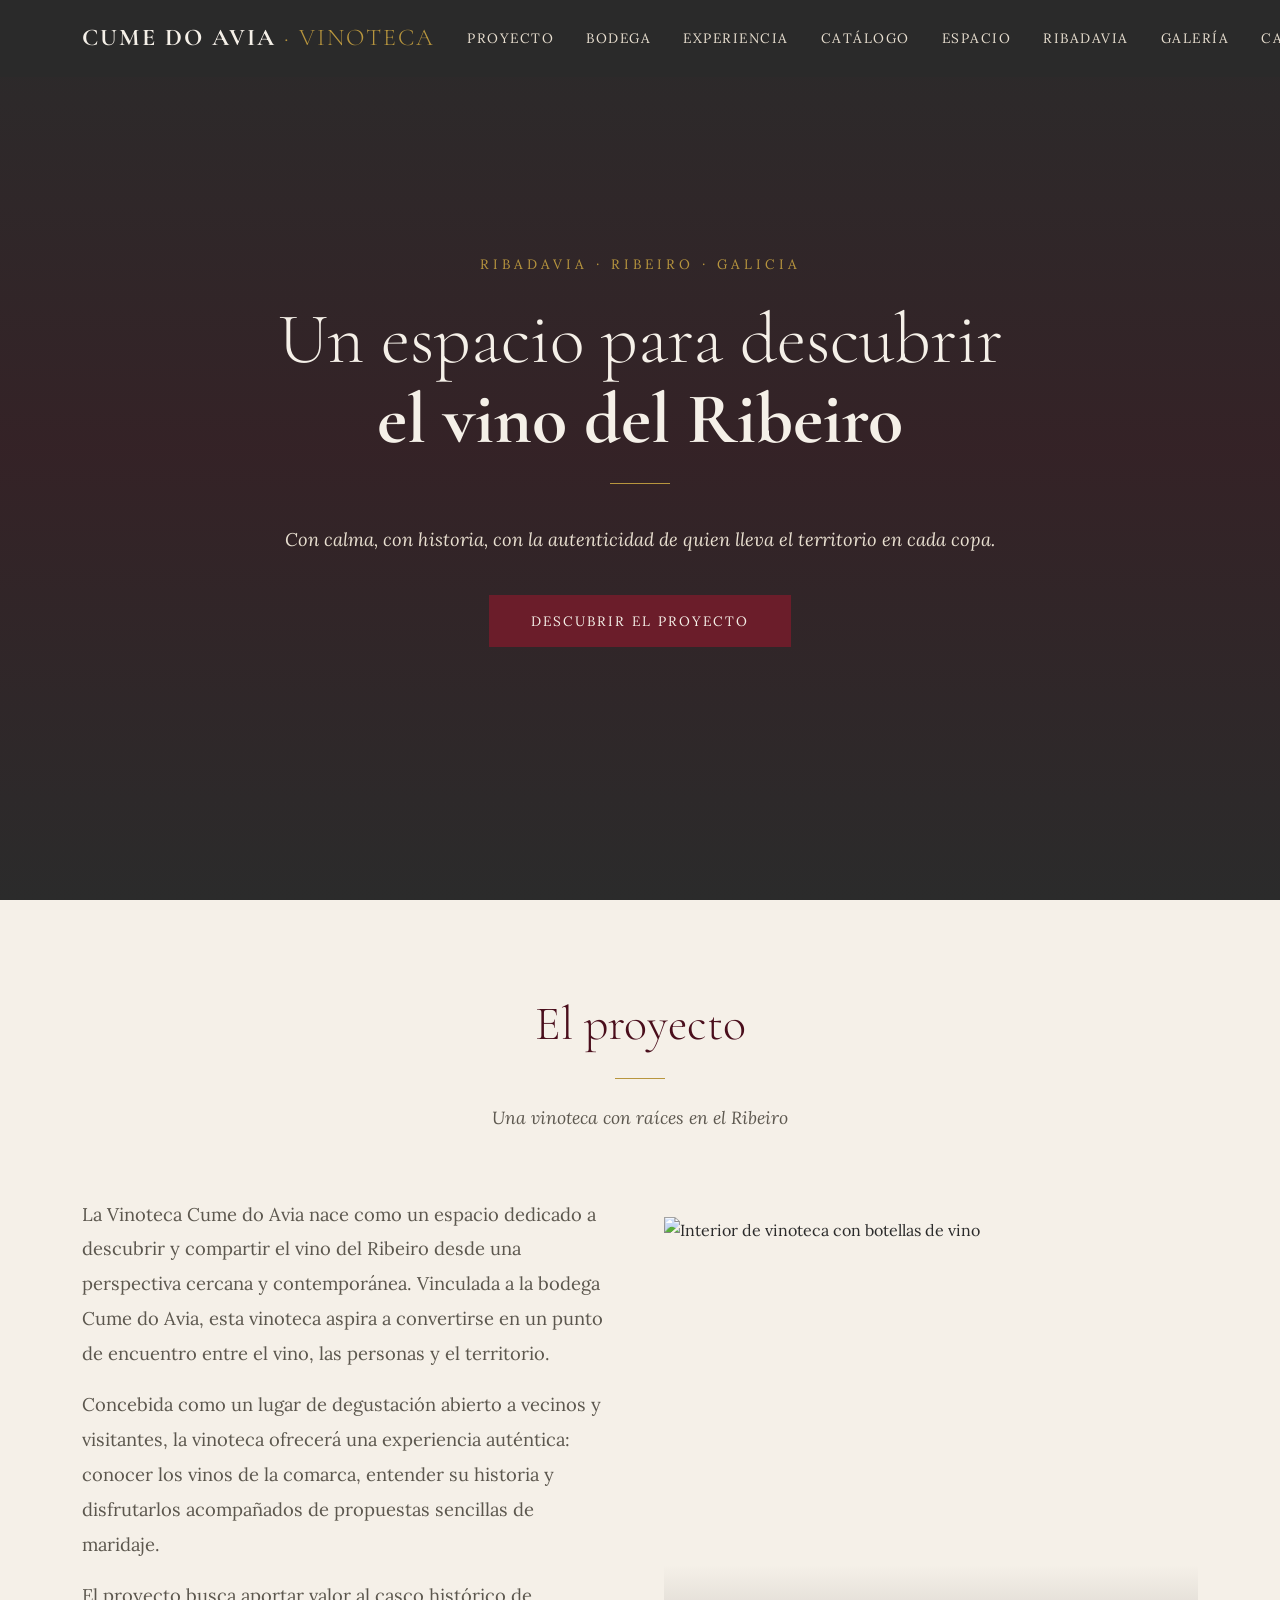
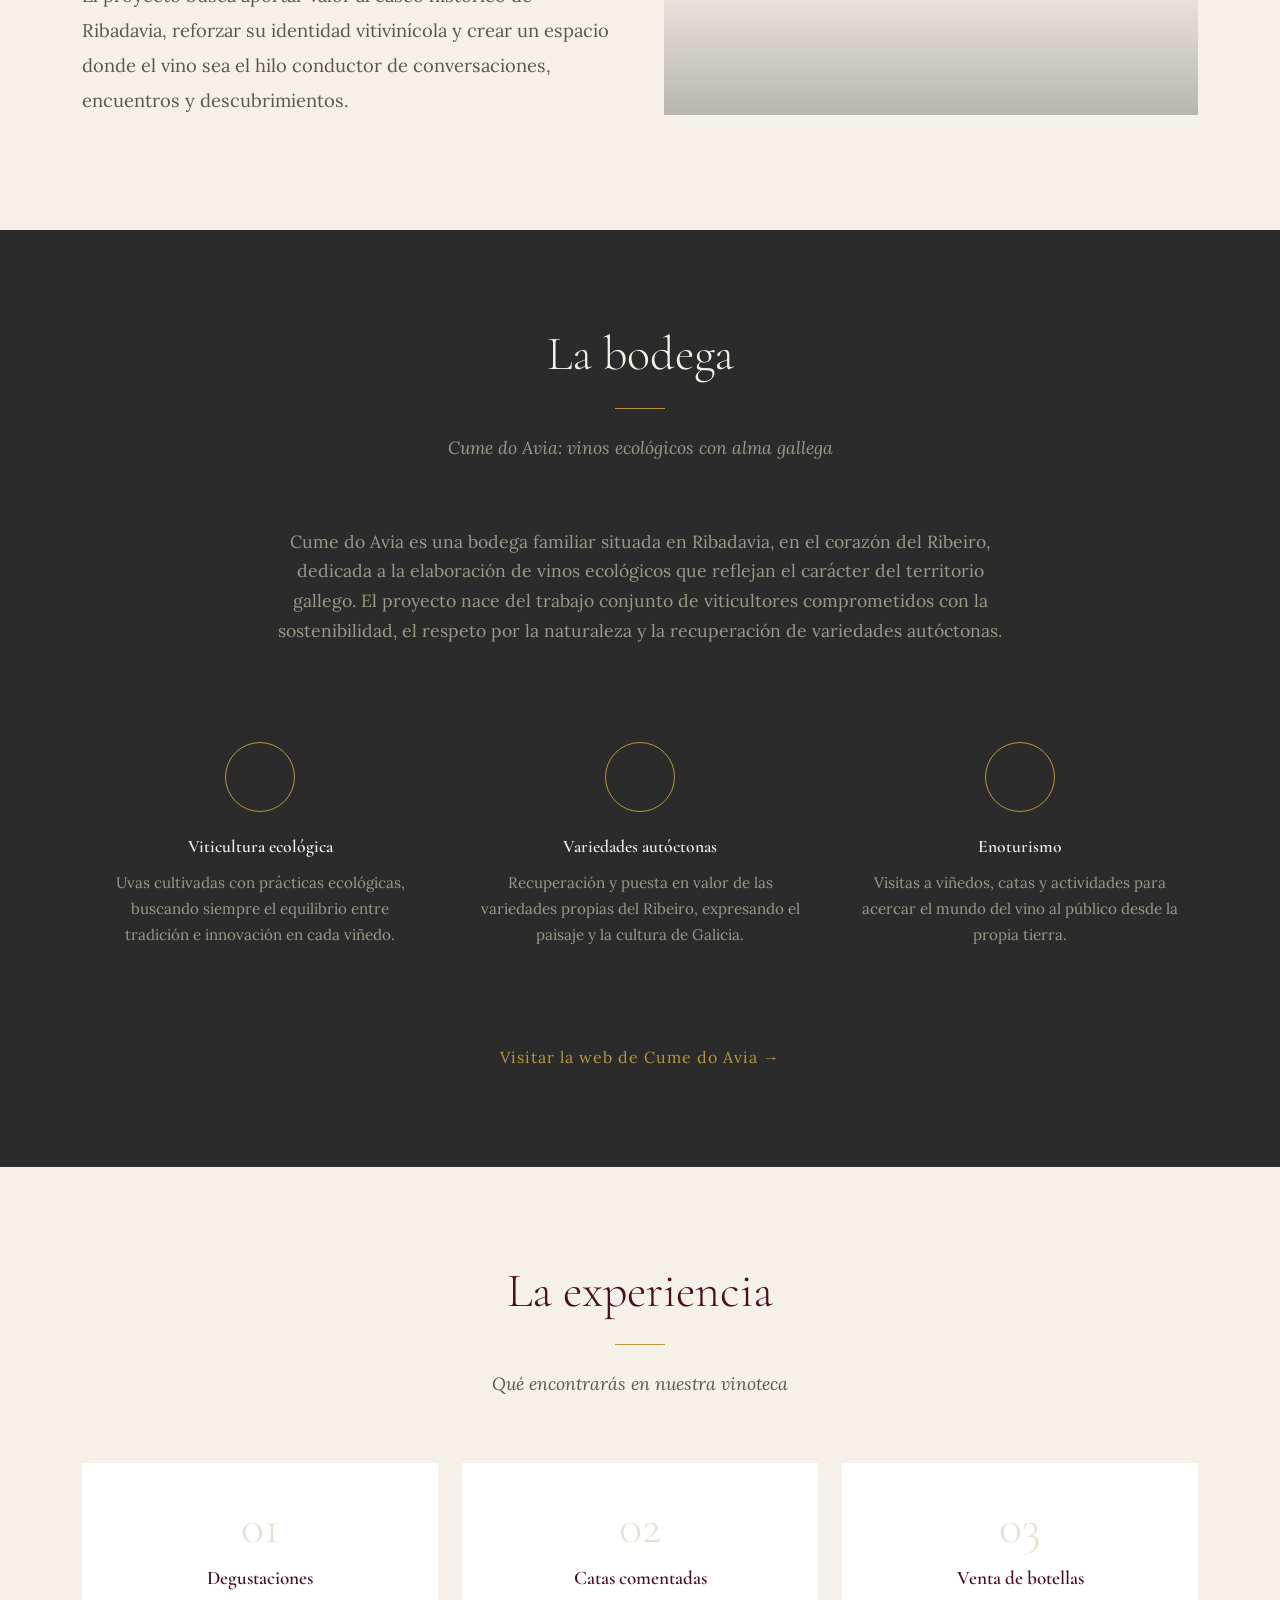
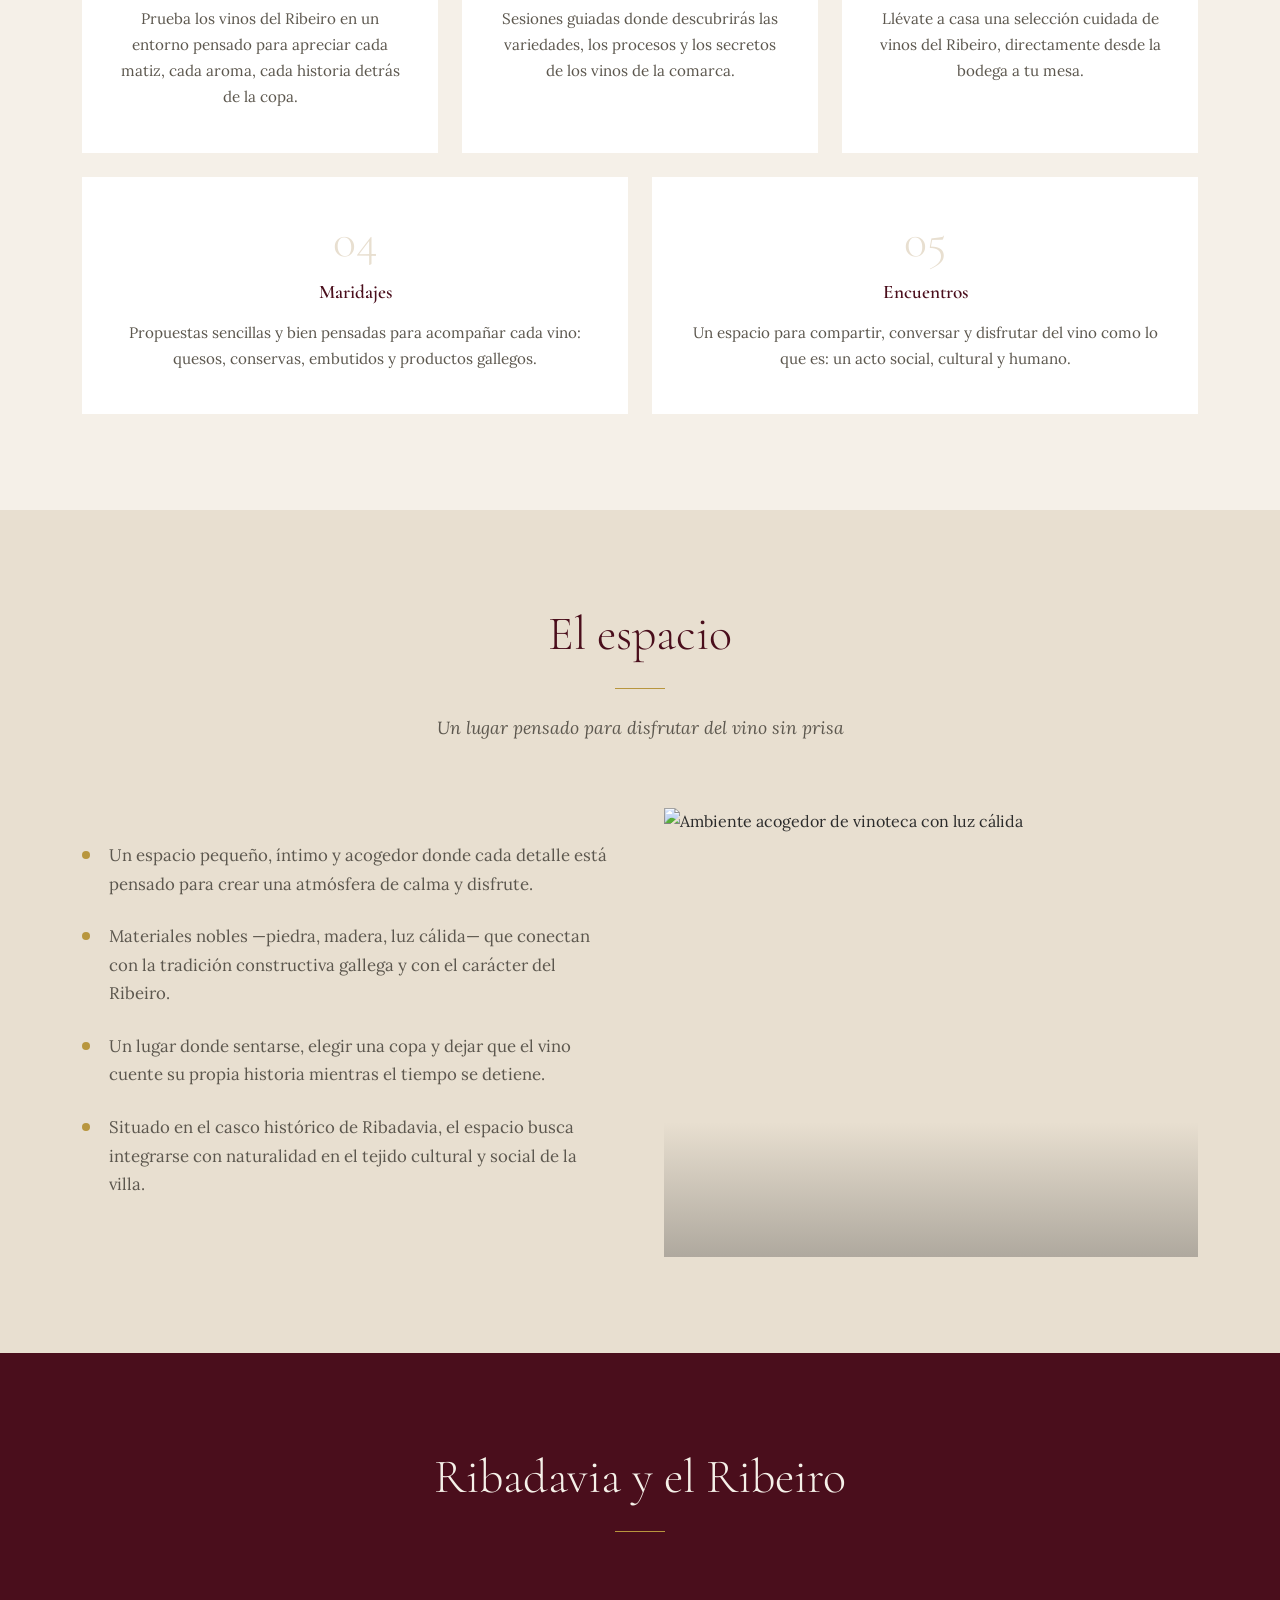
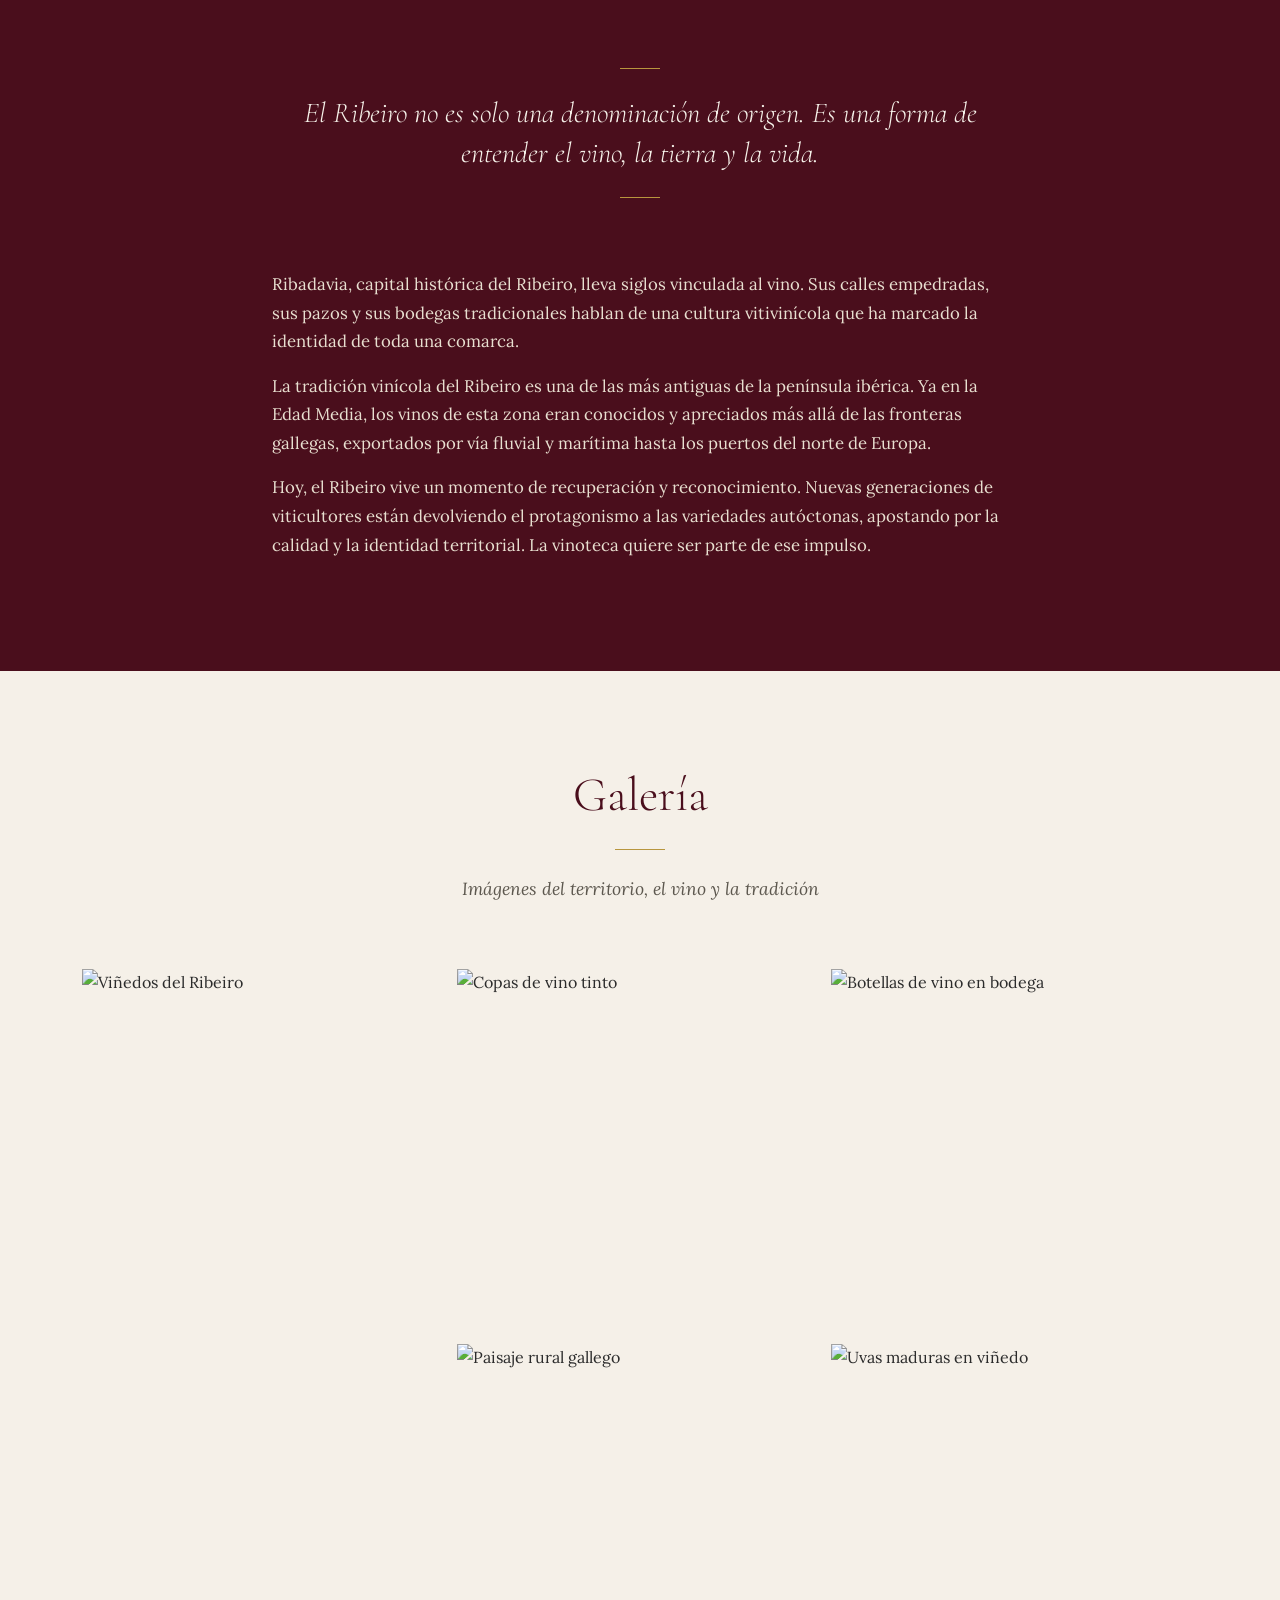
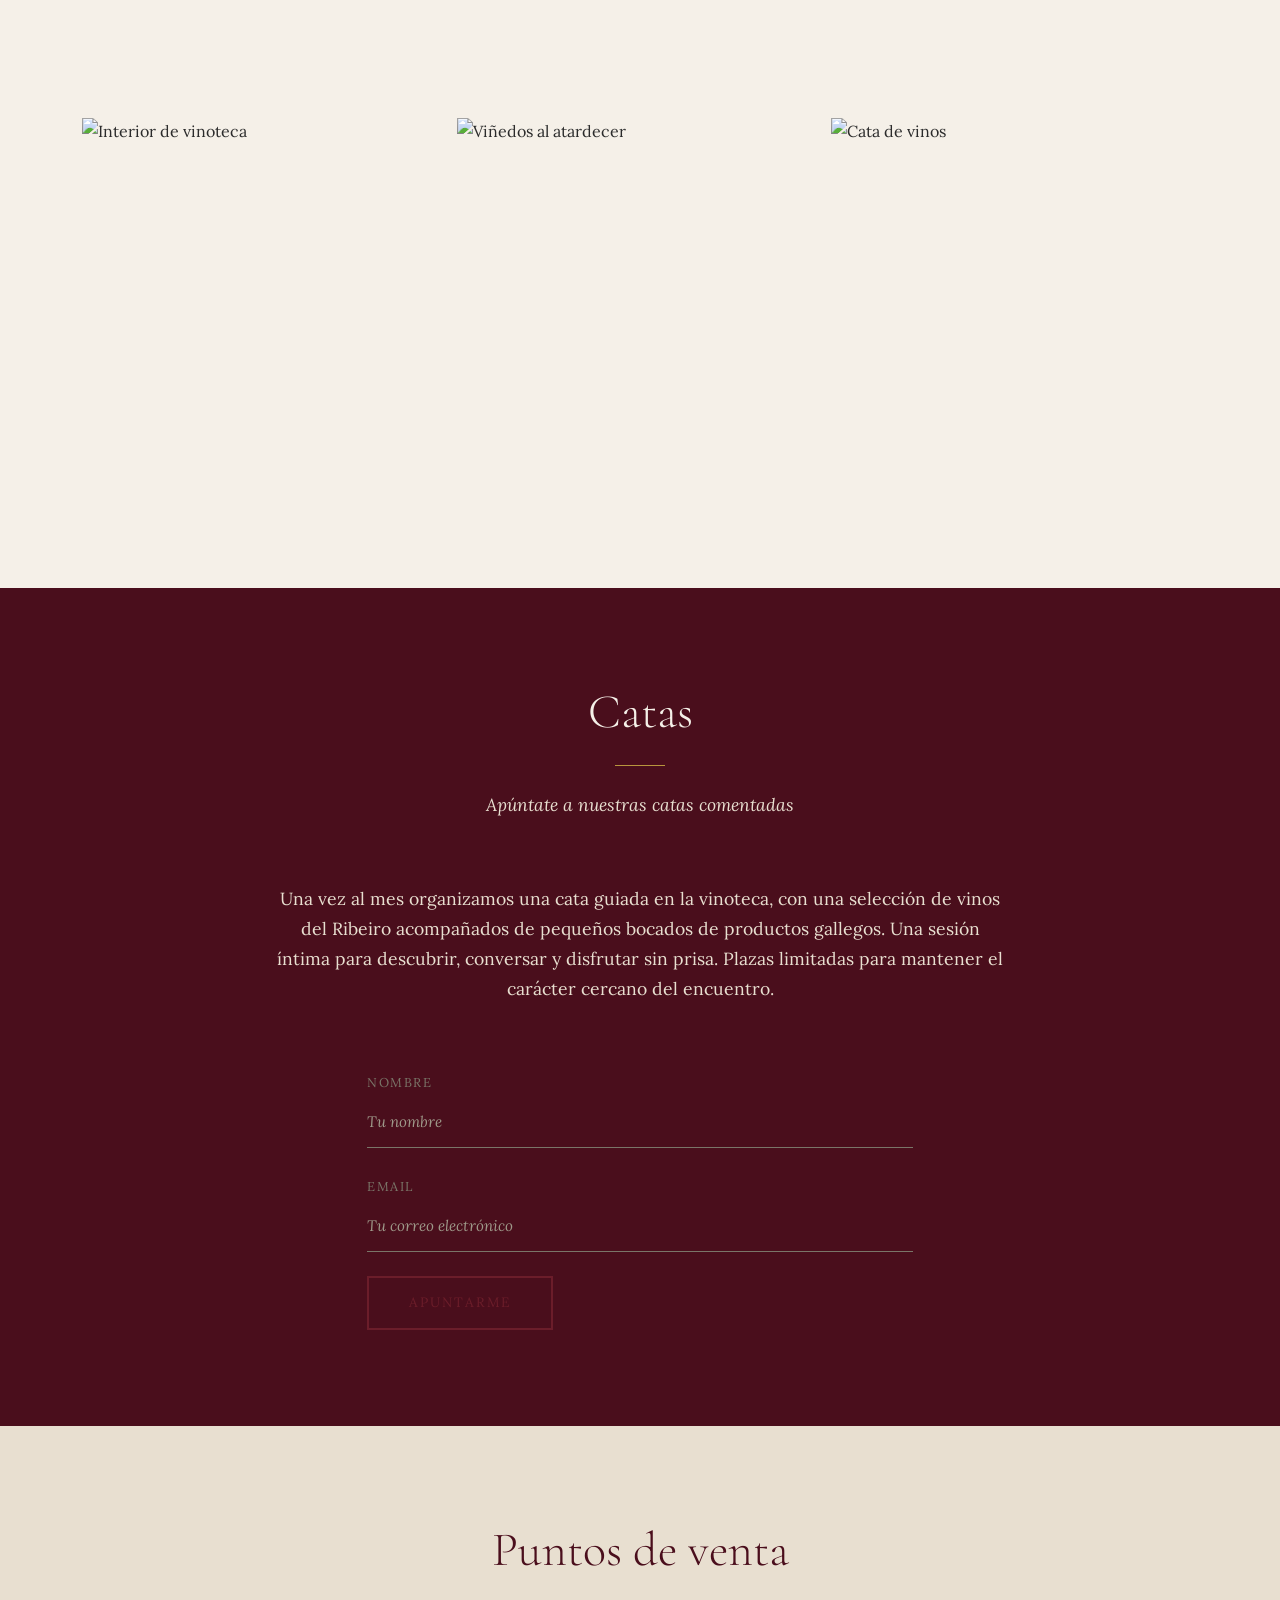
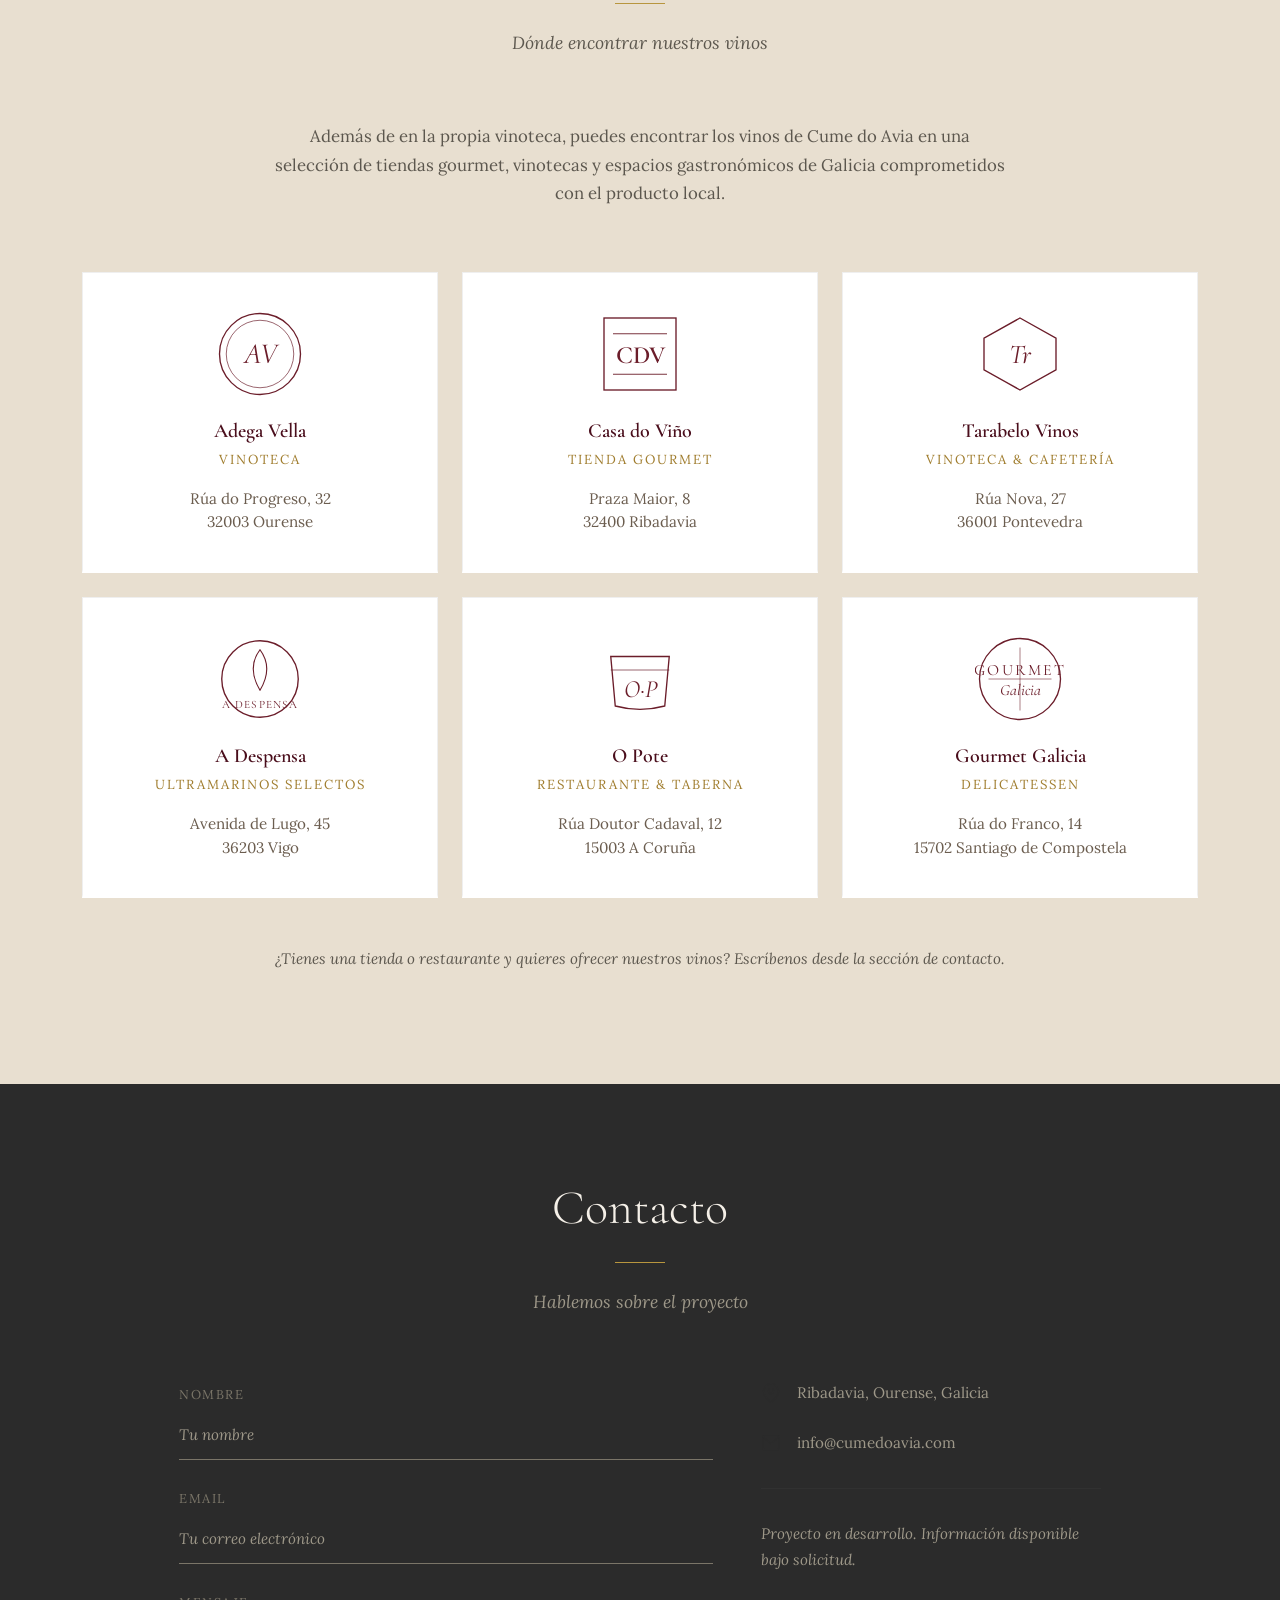
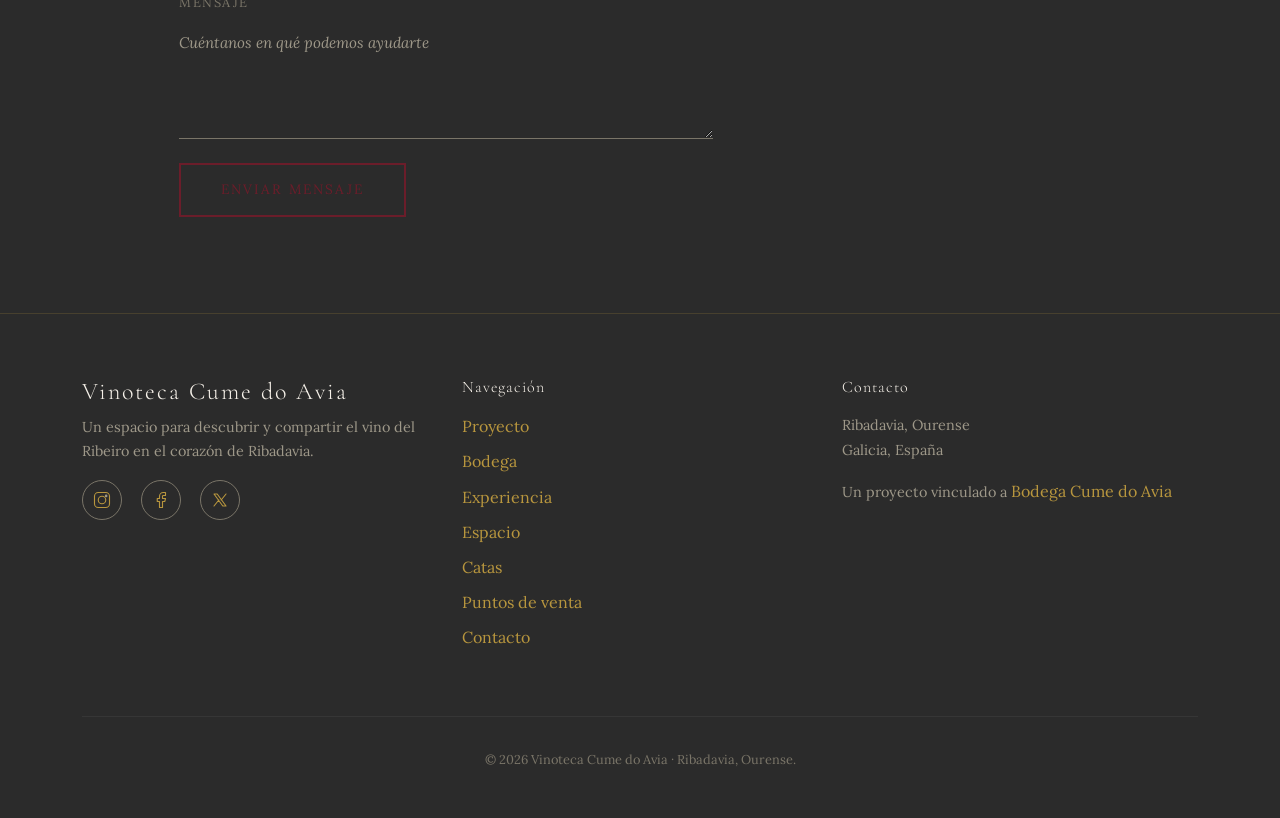
==== commit dc0cb31d: "add Catálogo page with 9 wines and dynamic price/year from Sheets config Co-Authored-By: Claude Opus" ====
--- a/index.html
+++ b/index.html
@@ -31,6 +31,7 @@
                     <li class="nav-item"><a class="nav-link" href="#proyecto" data-i18n="nav-proyecto">Proyecto</a></li>
                     <li class="nav-item"><a class="nav-link" href="#bodega" data-i18n="nav-bodega">Bodega</a></li>
                     <li class="nav-item"><a class="nav-link" href="#experiencia" data-i18n="nav-experiencia">Experiencia</a></li>
+                    <li class="nav-item"><a class="nav-link" href="catalogo.html" data-i18n="nav-catalogo">Catálogo</a></li>
                     <li class="nav-item"><a class="nav-link" href="#espacio" data-i18n="nav-espacio">Espacio</a></li>
                     <li class="nav-item"><a class="nav-link" href="#ribadavia" data-i18n="nav-ribadavia">Ribadavia</a></li>
                     <li class="nav-item"><a class="nav-link" href="#galeria" data-i18n="nav-galeria">Galería</a></li>
@@ -311,6 +312,14 @@
                     <p style="font-size: 1.1rem;" data-i18n="catas-desc">Una vez al mes organizamos una cata guiada en la vinoteca, con una selección de vinos del Ribeiro acompañados de pequeños bocados de productos gallegos. Una sesión íntima para descubrir, conversar y disfrutar sin prisa. Plazas limitadas para mantener el carácter cercano del encuentro.</p>
                 </div>
             </div>
+            <div id="catas-info" class="row justify-content-center mb-4" style="display:none;">
+                <div class="col-lg-6 reveal text-center">
+                    <div style="border: 1px solid rgba(255,255,255,0.2); padding: 1.5rem 2rem; display: inline-block; min-width: 280px;">
+                        <p id="catas-fecha" style="font-family: 'Cormorant Garamond', Georgia, serif; font-size: 1.5rem; margin-bottom: 0.4rem; color: var(--gold, #d4a574);"></p>
+                        <p id="catas-precio" style="font-size: 1rem; margin-bottom: 0; letter-spacing: 1px;"></p>
+                    </div>
+                </div>
+            </div>
             <div class="row justify-content-center">
                 <div class="col-lg-6 reveal">
                     <div id="catas-waitlist-notice" style="display:none; padding: 1rem 1.25rem; margin-bottom: 1.5rem; border: 1px solid rgba(255,255,255,0.25); border-left: 3px solid #d4a574; background: rgba(0,0,0,0.15); border-radius: 2px;">
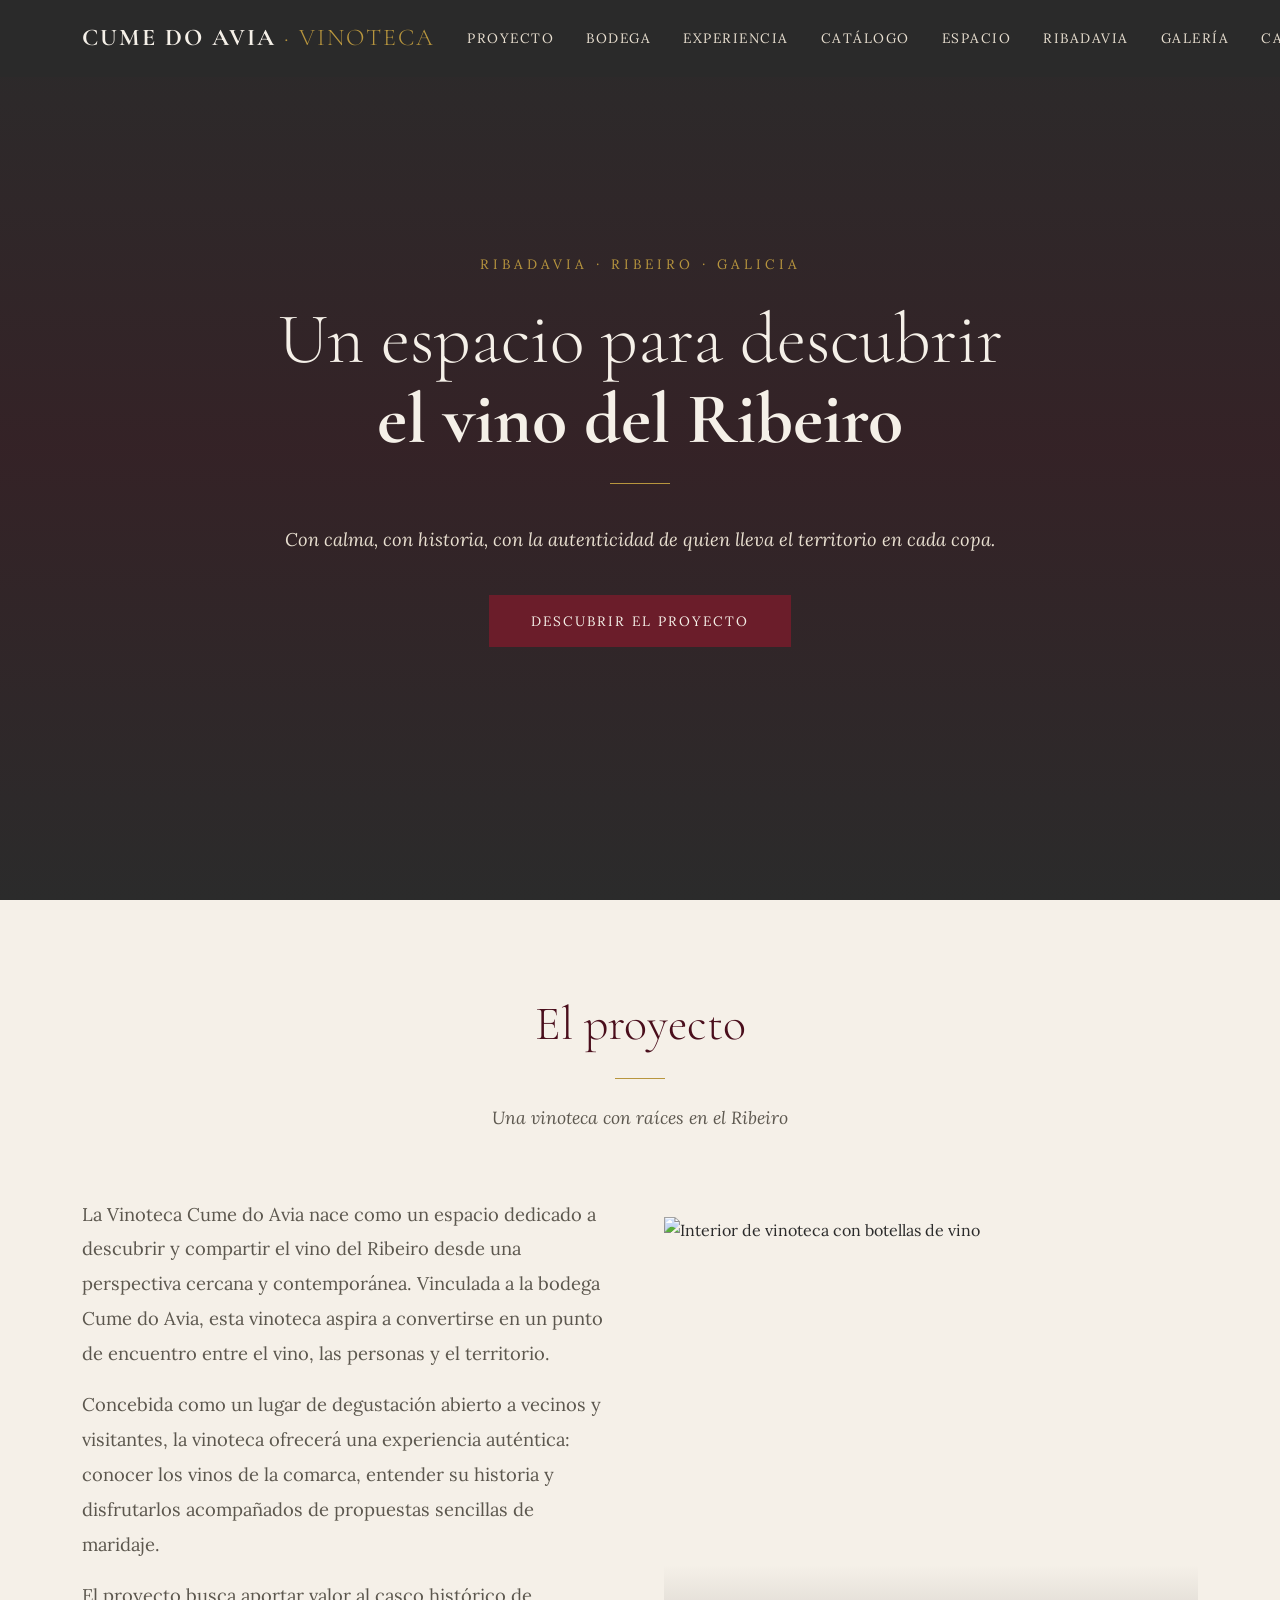
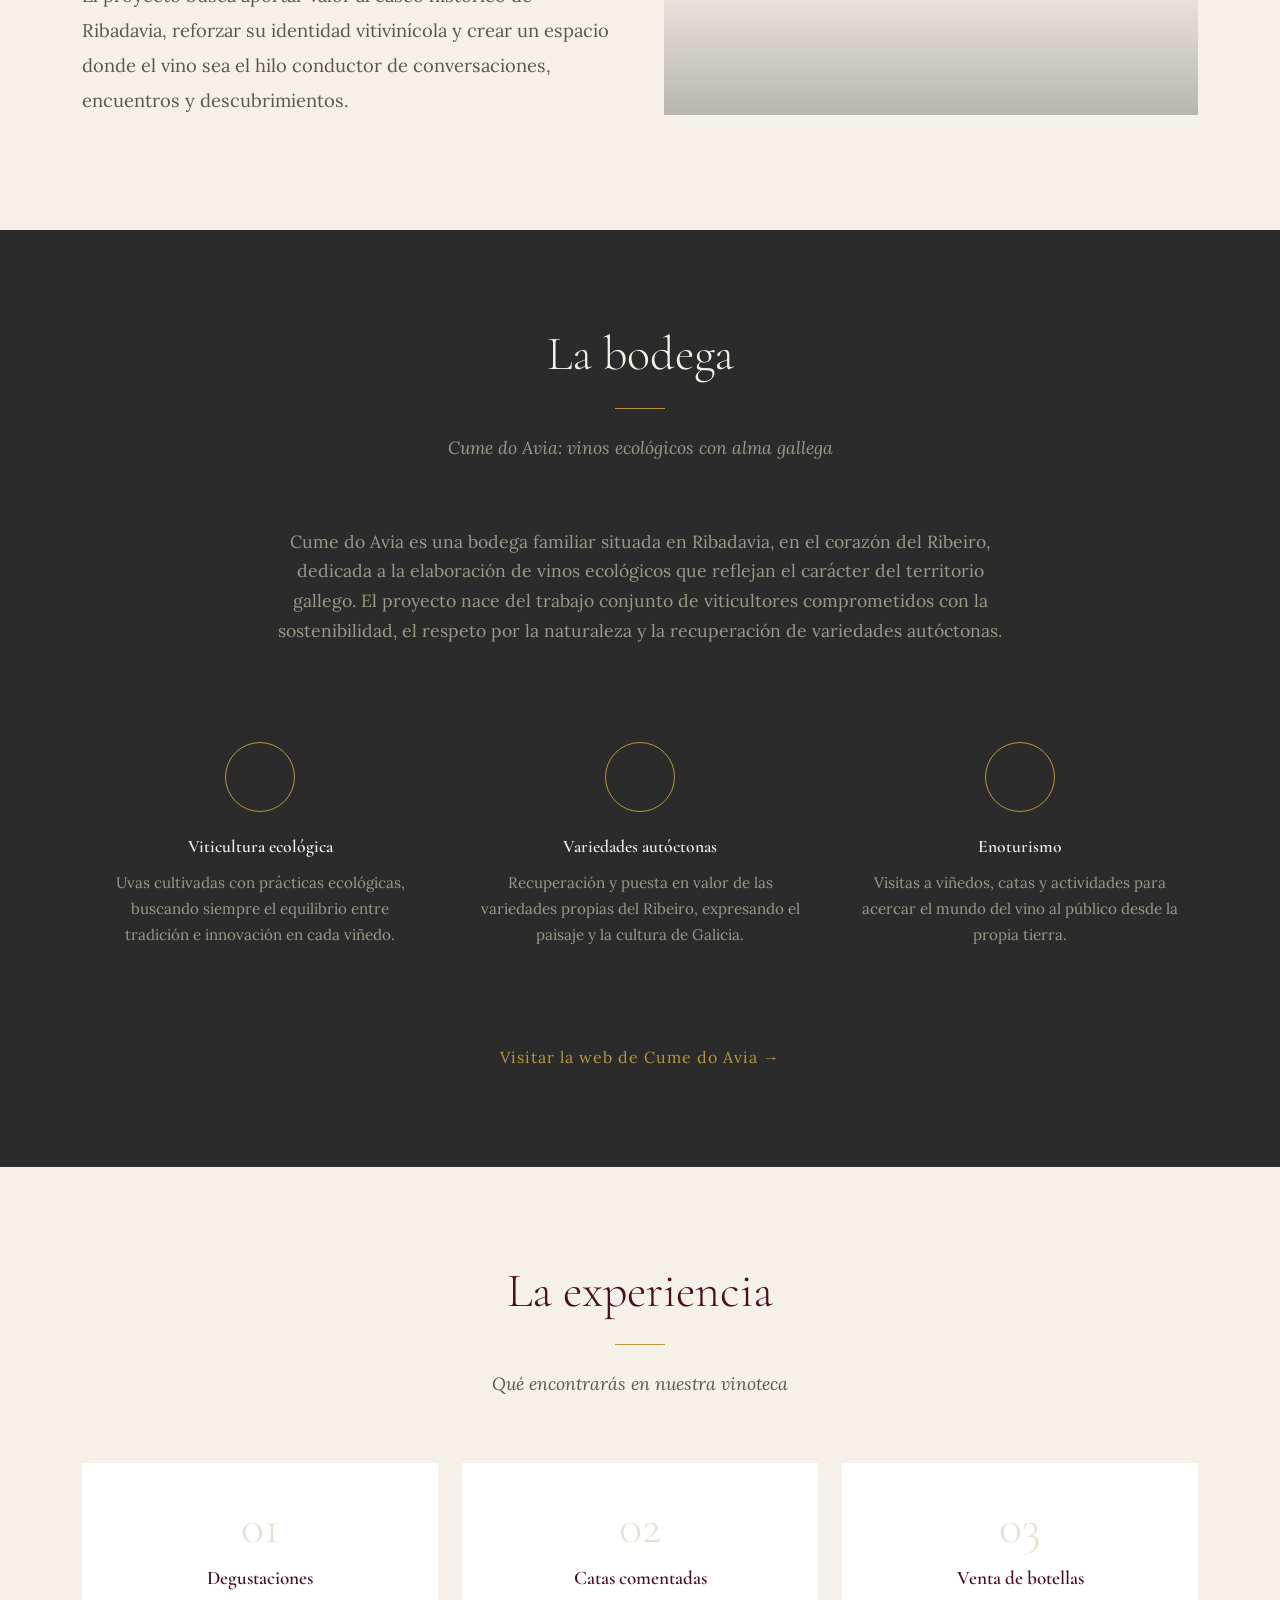
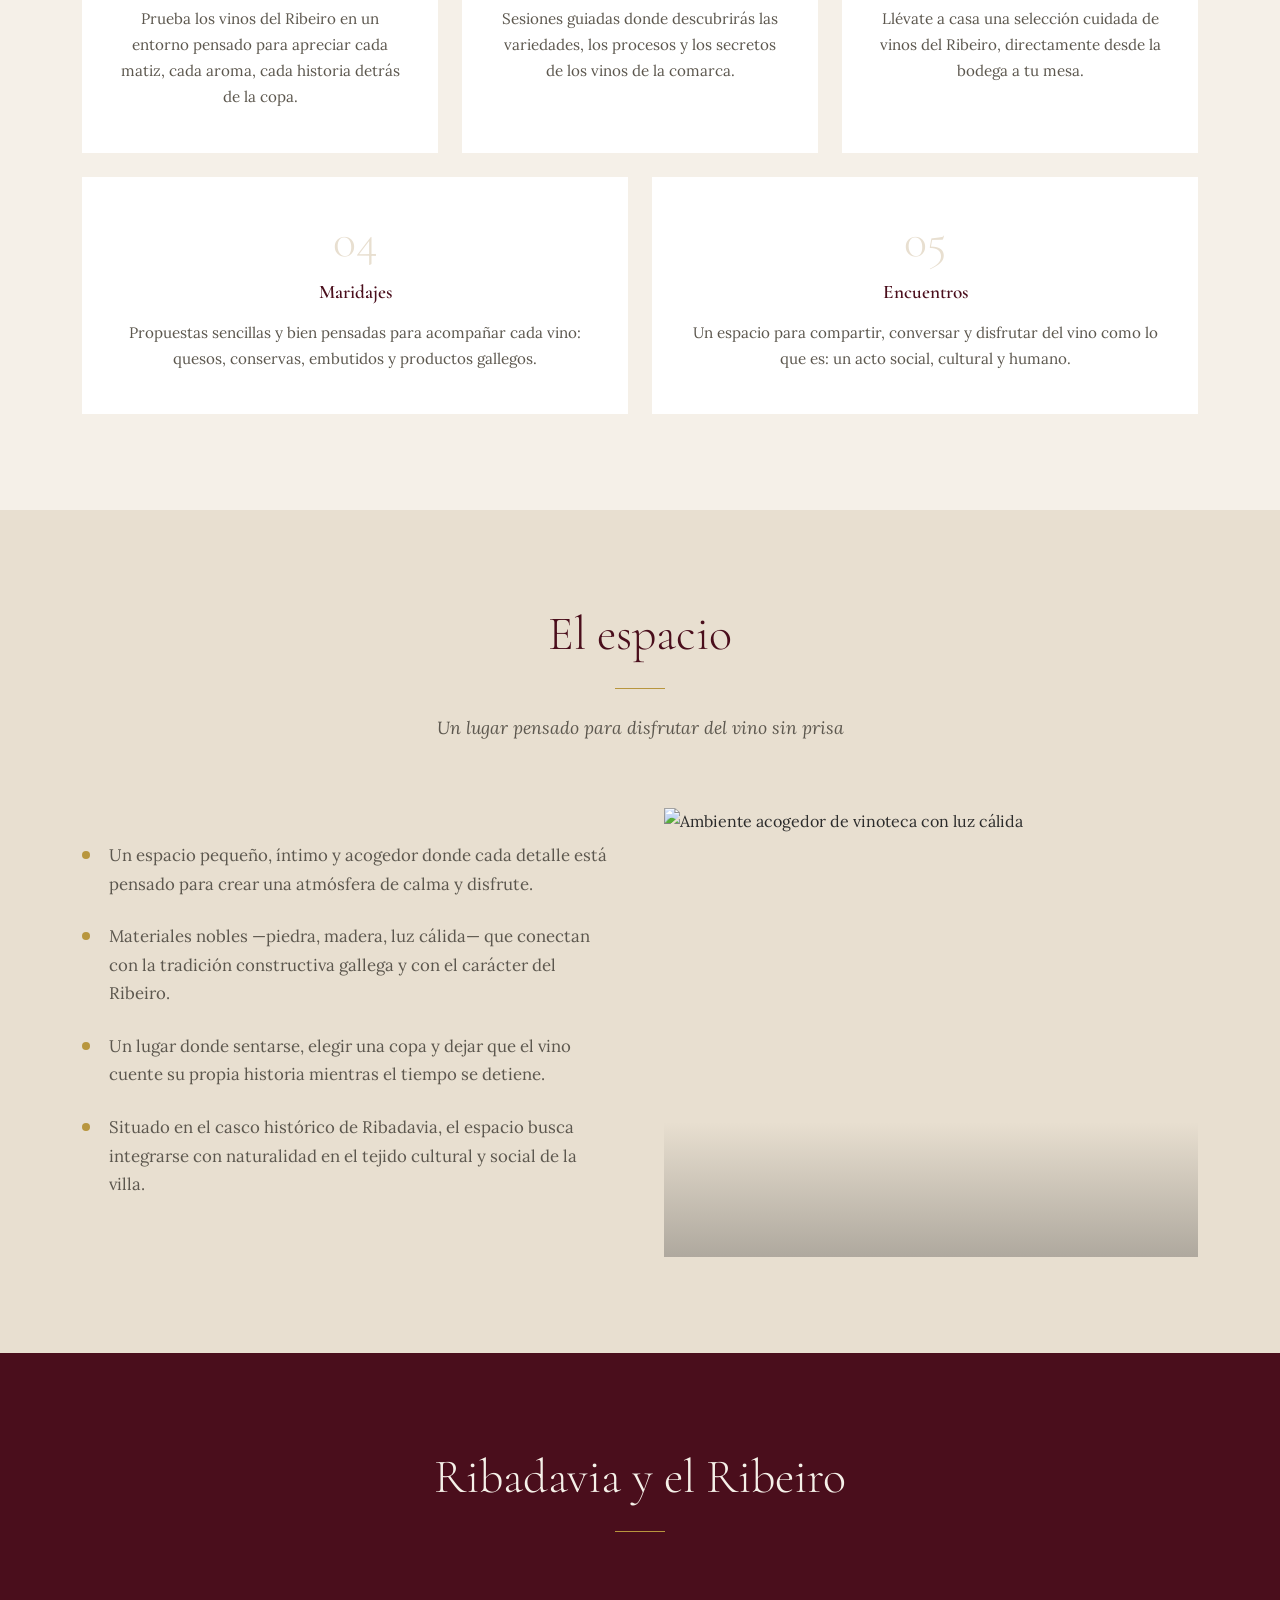
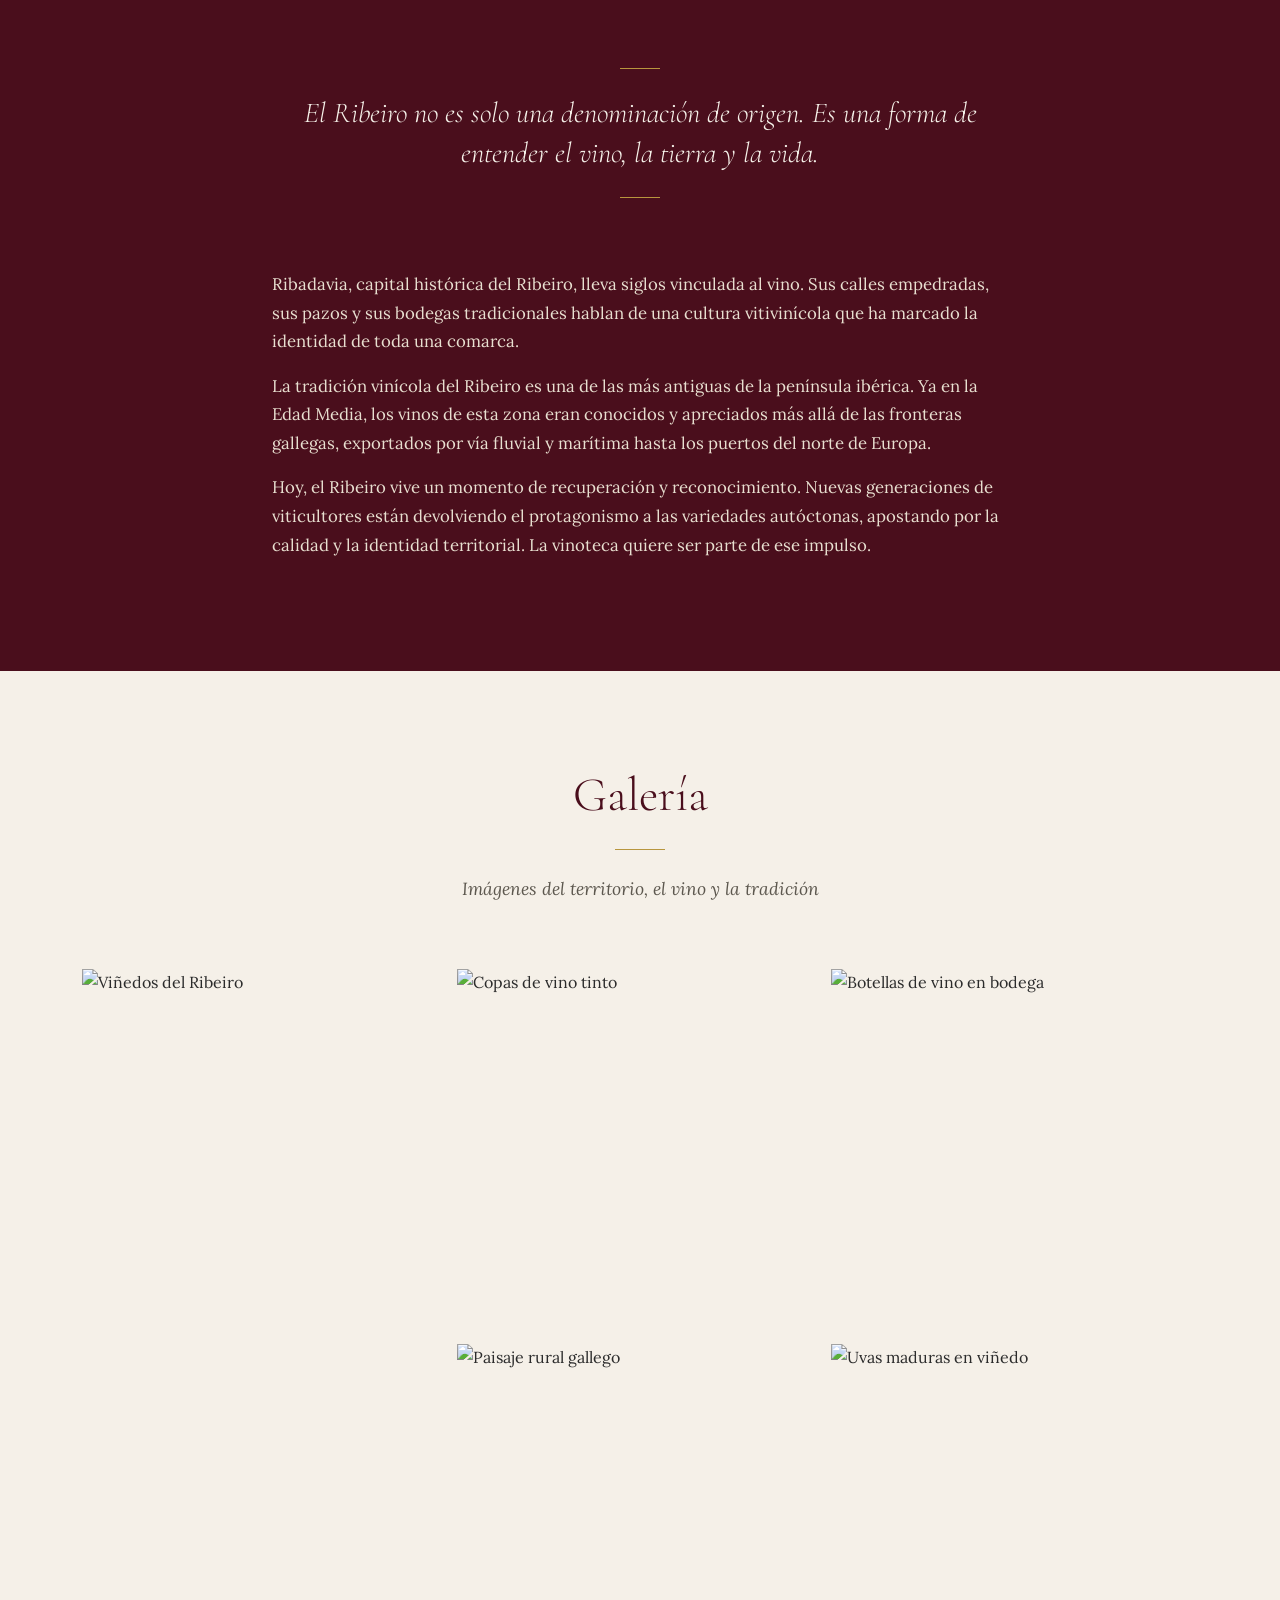
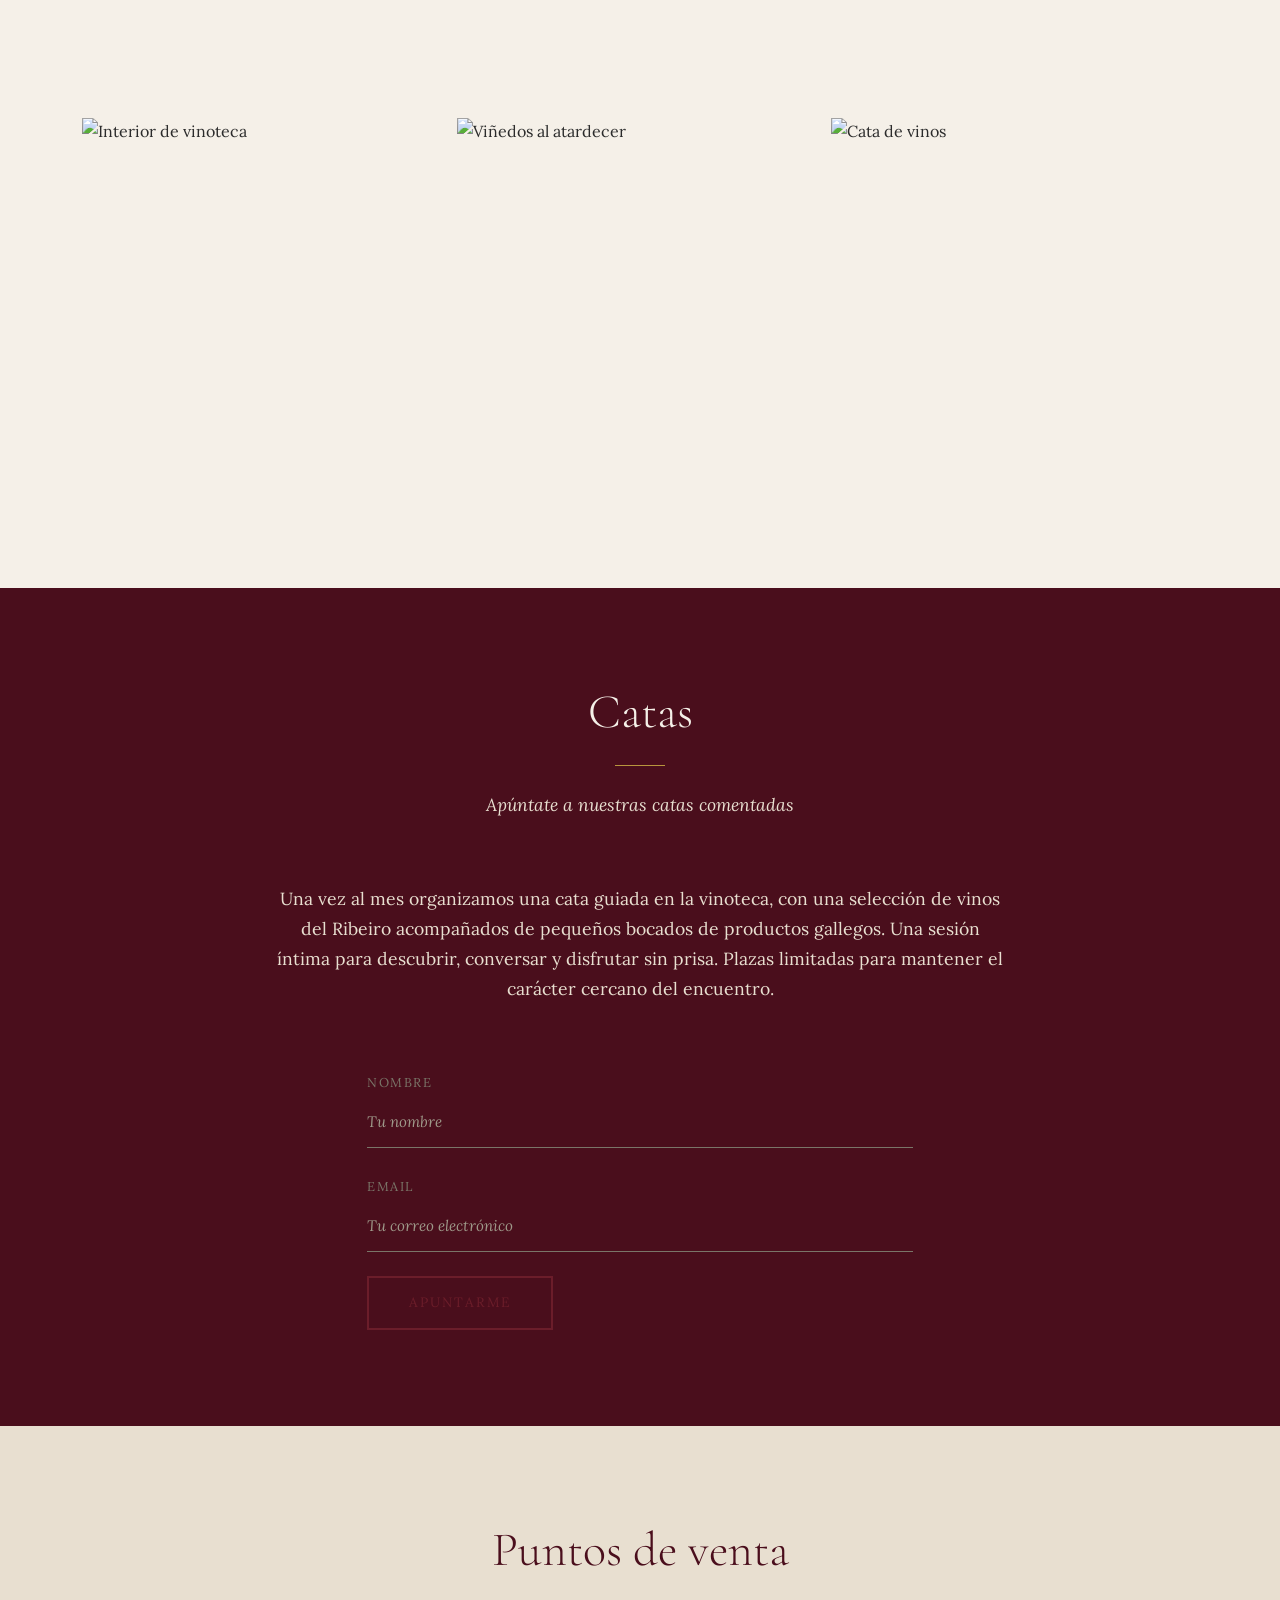
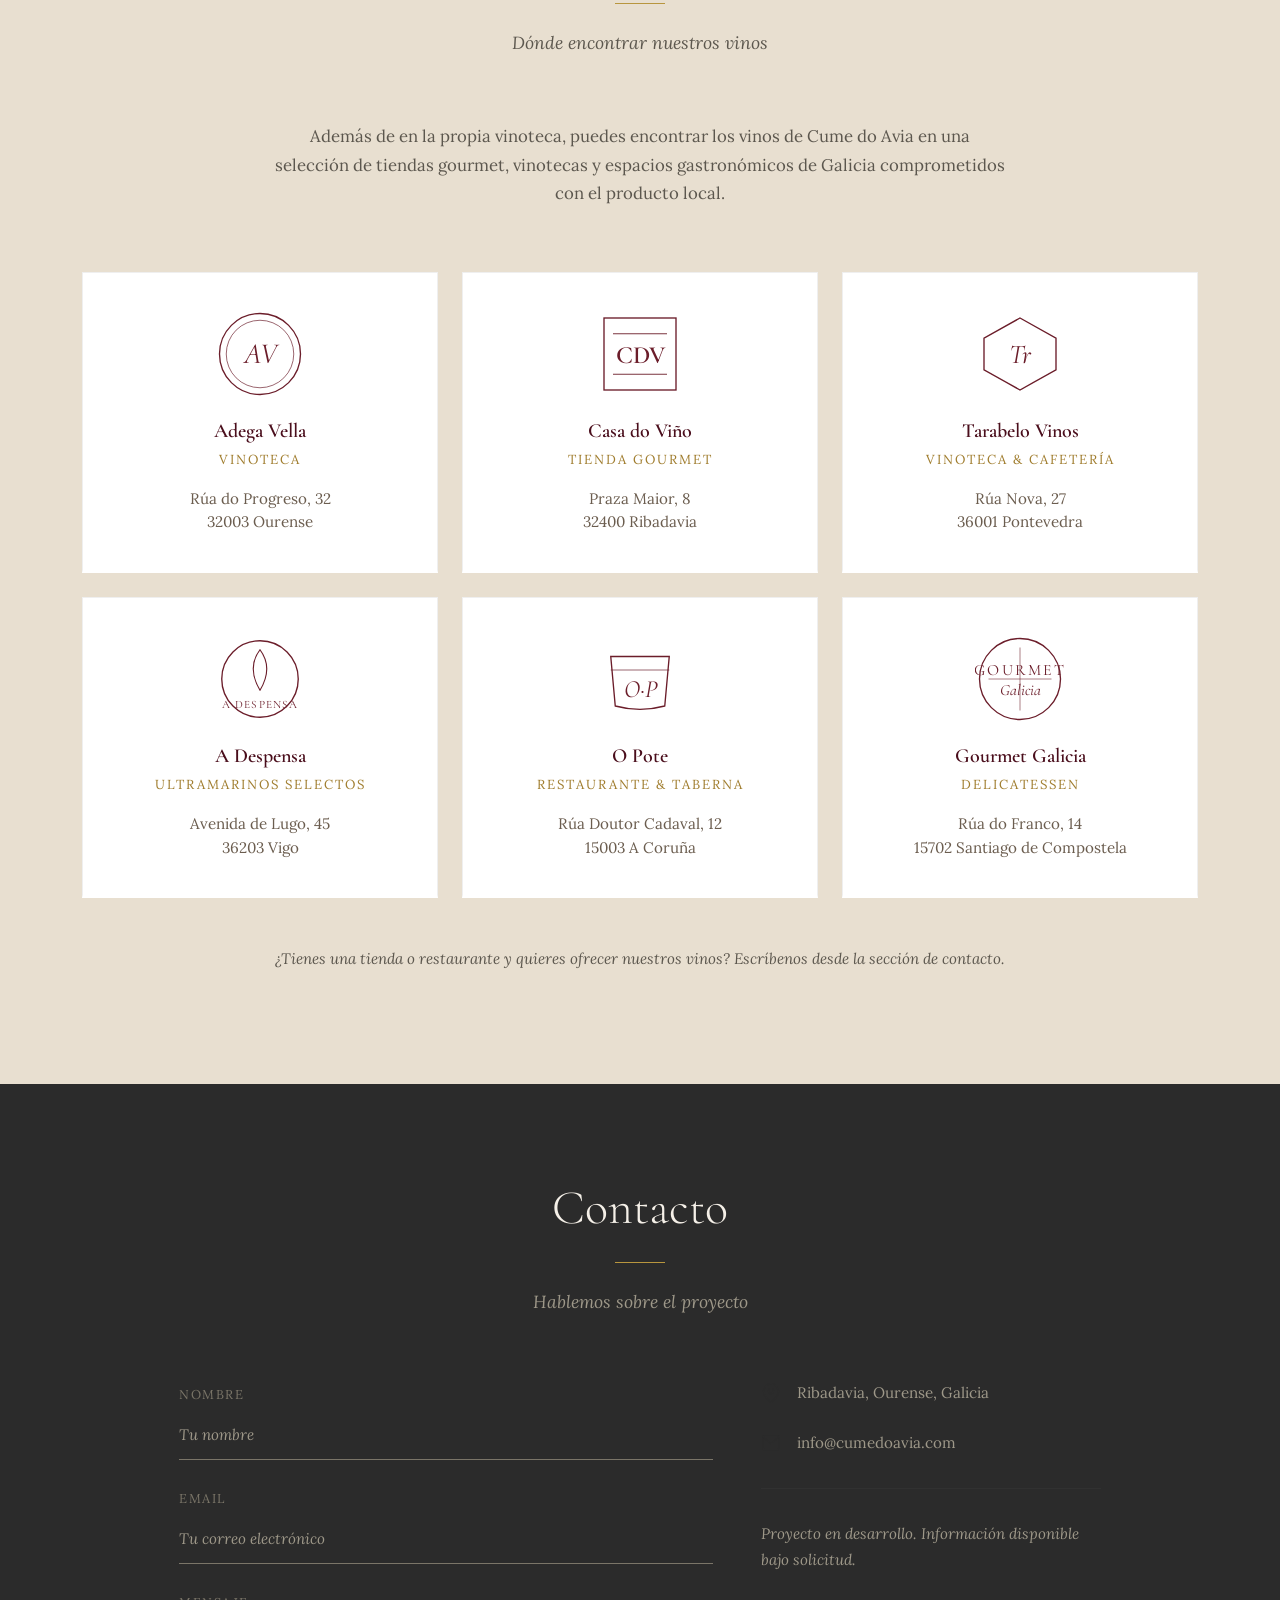
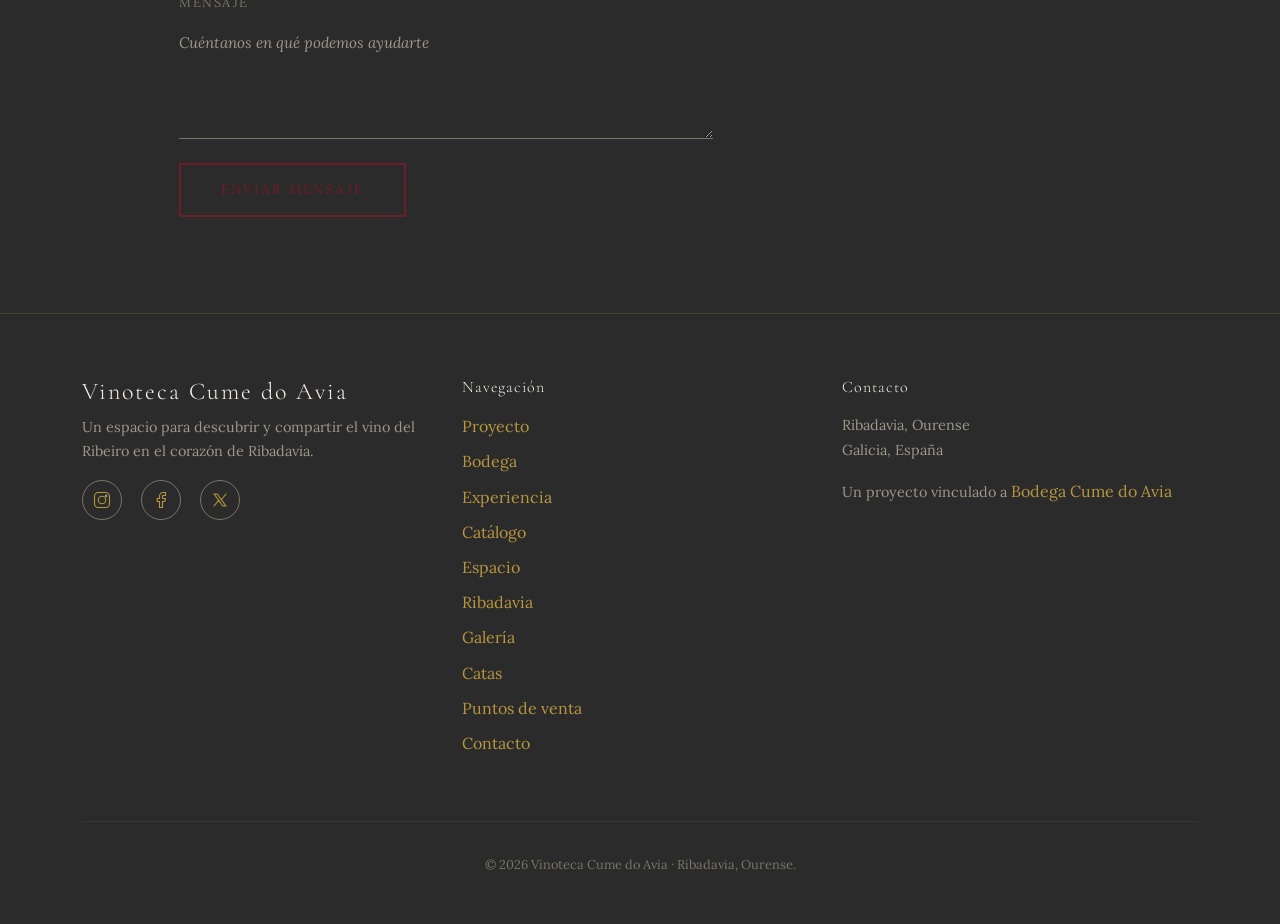
==== commit 60d23474: "unify footer navigation across all pages with all sections Co-Authored-By: Claude Opus 4.6 <noreply@" ====
--- a/index.html
+++ b/index.html
@@ -35,7 +35,7 @@
                     <li class="nav-item"><a class="nav-link" href="#espacio" data-i18n="nav-espacio">Espacio</a></li>
                     <li class="nav-item"><a class="nav-link" href="#ribadavia" data-i18n="nav-ribadavia">Ribadavia</a></li>
                     <li class="nav-item"><a class="nav-link" href="#galeria" data-i18n="nav-galeria">Galería</a></li>
-                    <li class="nav-item"><a class="nav-link" href="#catas" data-i18n="nav-catas">Catas</a></li>
+                    <li class="nav-item"><a class="nav-link" href="catas.html" data-i18n="nav-catas">Catas</a></li>
                     <li class="nav-item"><a class="nav-link nav-link-compact" href="#puntos-venta" data-i18n="nav-pdv-stack">Puntos
 de
 venta</a></li>
@@ -555,8 +555,11 @@
                         <li class="mb-2"><a href="#proyecto" data-i18n="nav-proyecto">Proyecto</a></li>
                         <li class="mb-2"><a href="#bodega" data-i18n="nav-bodega">Bodega</a></li>
                         <li class="mb-2"><a href="#experiencia" data-i18n="nav-experiencia">Experiencia</a></li>
+                        <li class="mb-2"><a href="catalogo.html" data-i18n="nav-catalogo">Catálogo</a></li>
                         <li class="mb-2"><a href="#espacio" data-i18n="nav-espacio">Espacio</a></li>
-                        <li class="mb-2"><a href="#catas" data-i18n="nav-catas">Catas</a></li>
+                        <li class="mb-2"><a href="#ribadavia" data-i18n="nav-ribadavia">Ribadavia</a></li>
+                        <li class="mb-2"><a href="#galeria" data-i18n="nav-galeria">Galería</a></li>
+                        <li class="mb-2"><a href="catas.html" data-i18n="nav-catas">Catas</a></li>
                         <li class="mb-2"><a href="#puntos-venta" data-i18n="nav-pdv">Puntos de venta</a></li>
                         <li class="mb-2"><a href="#contacto" data-i18n="nav-contacto">Contacto</a></li>
                     </ul>
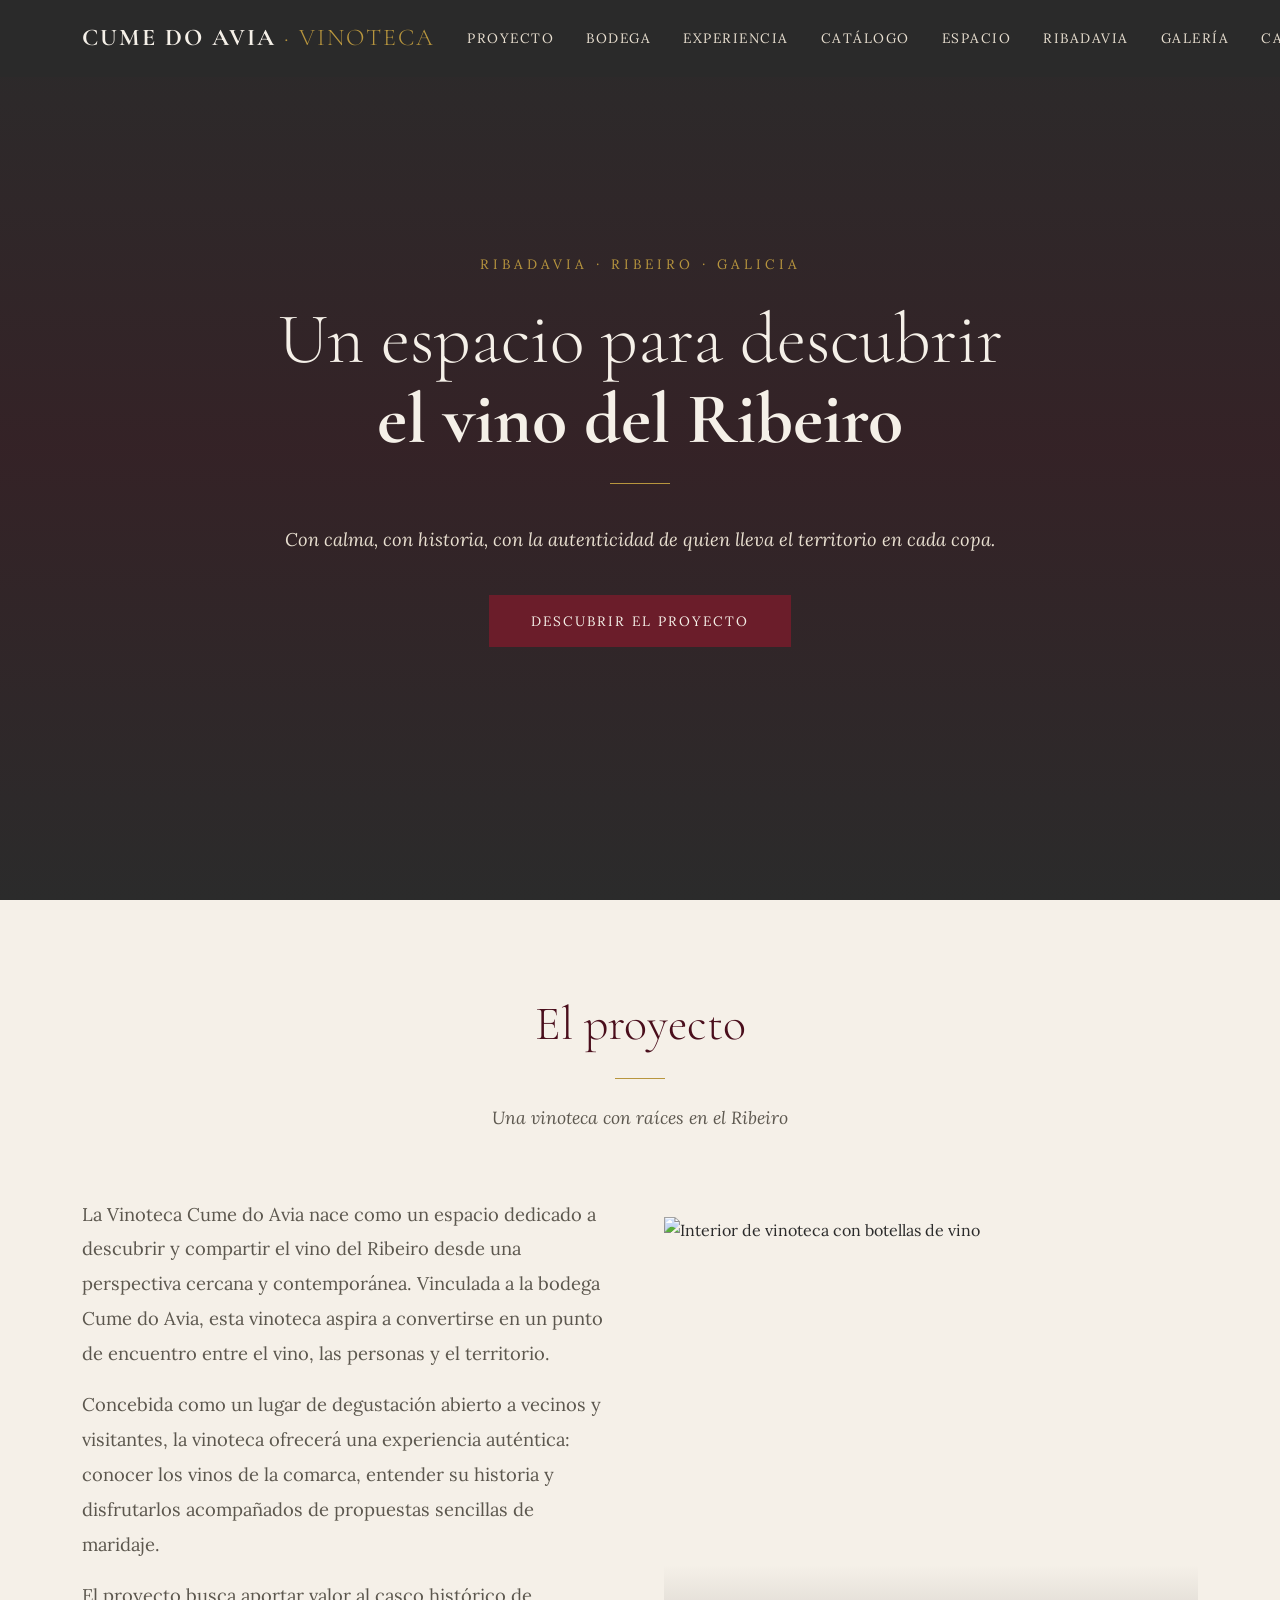
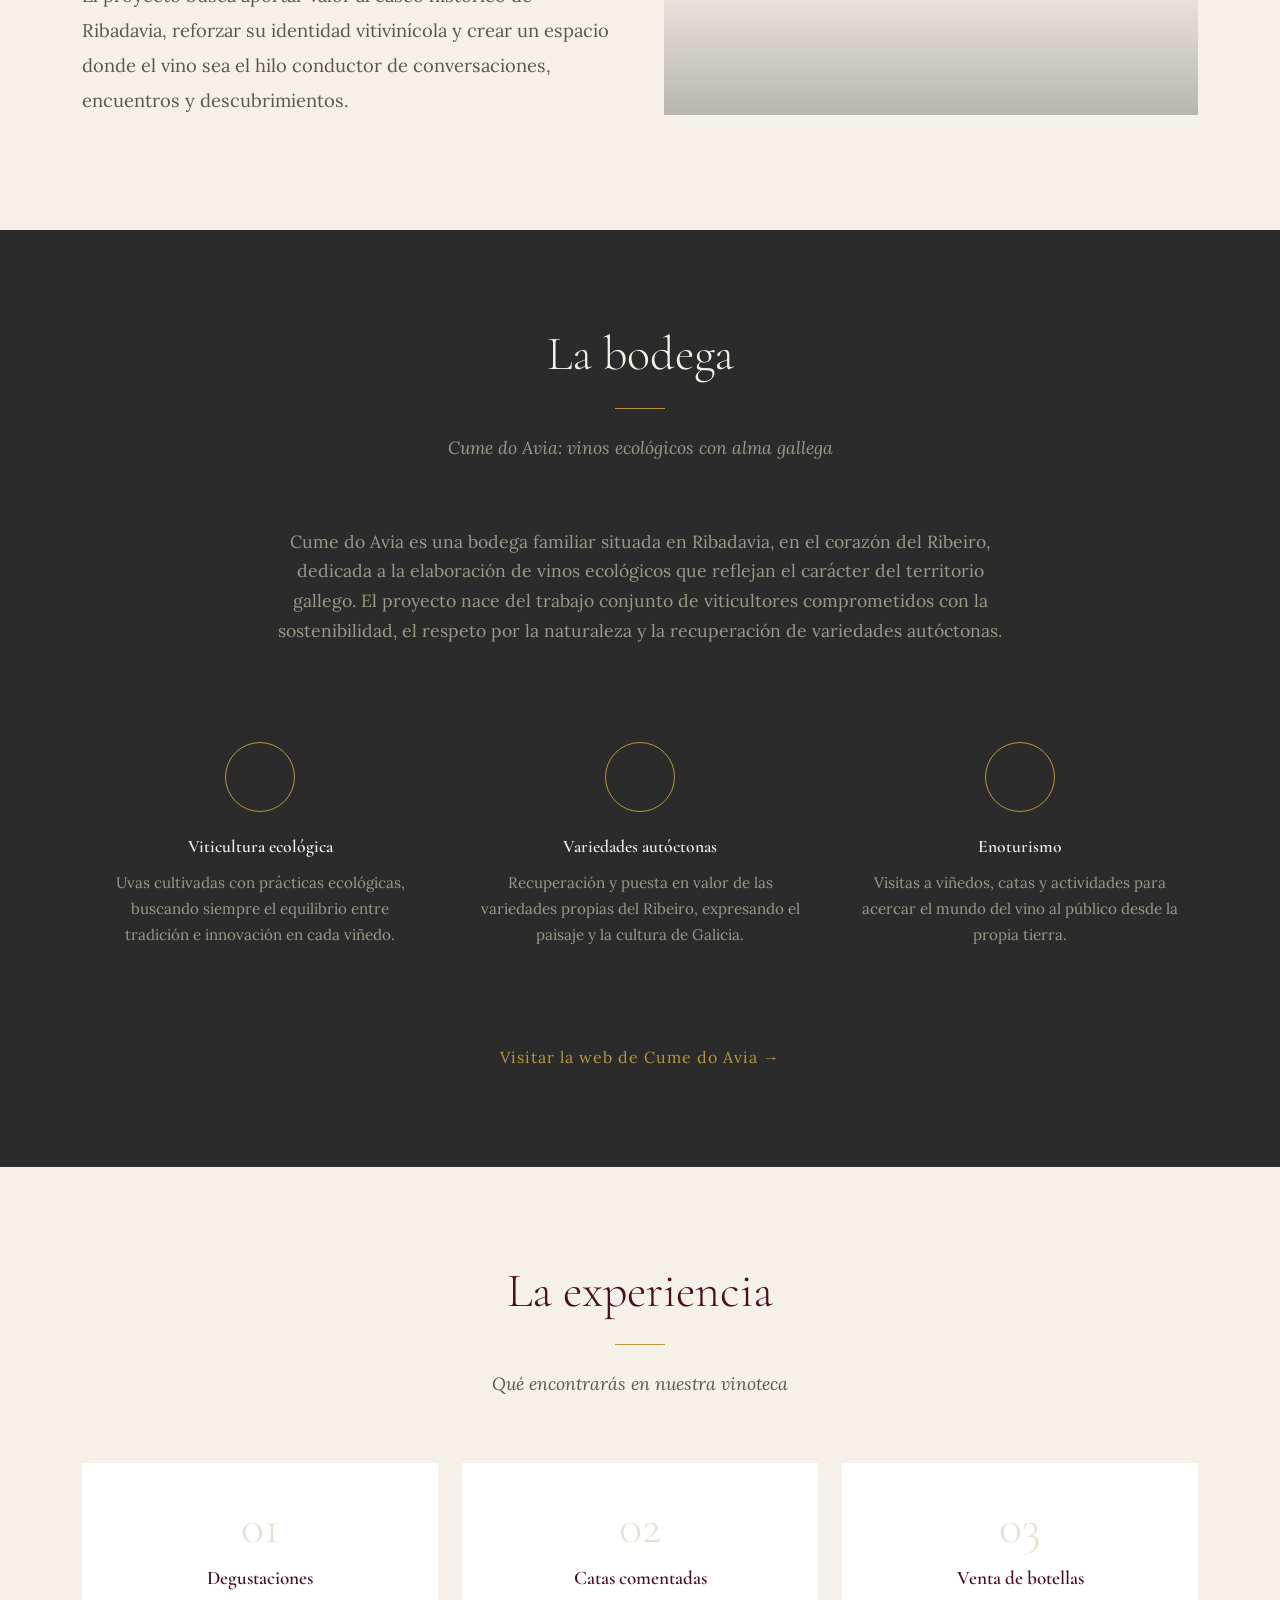
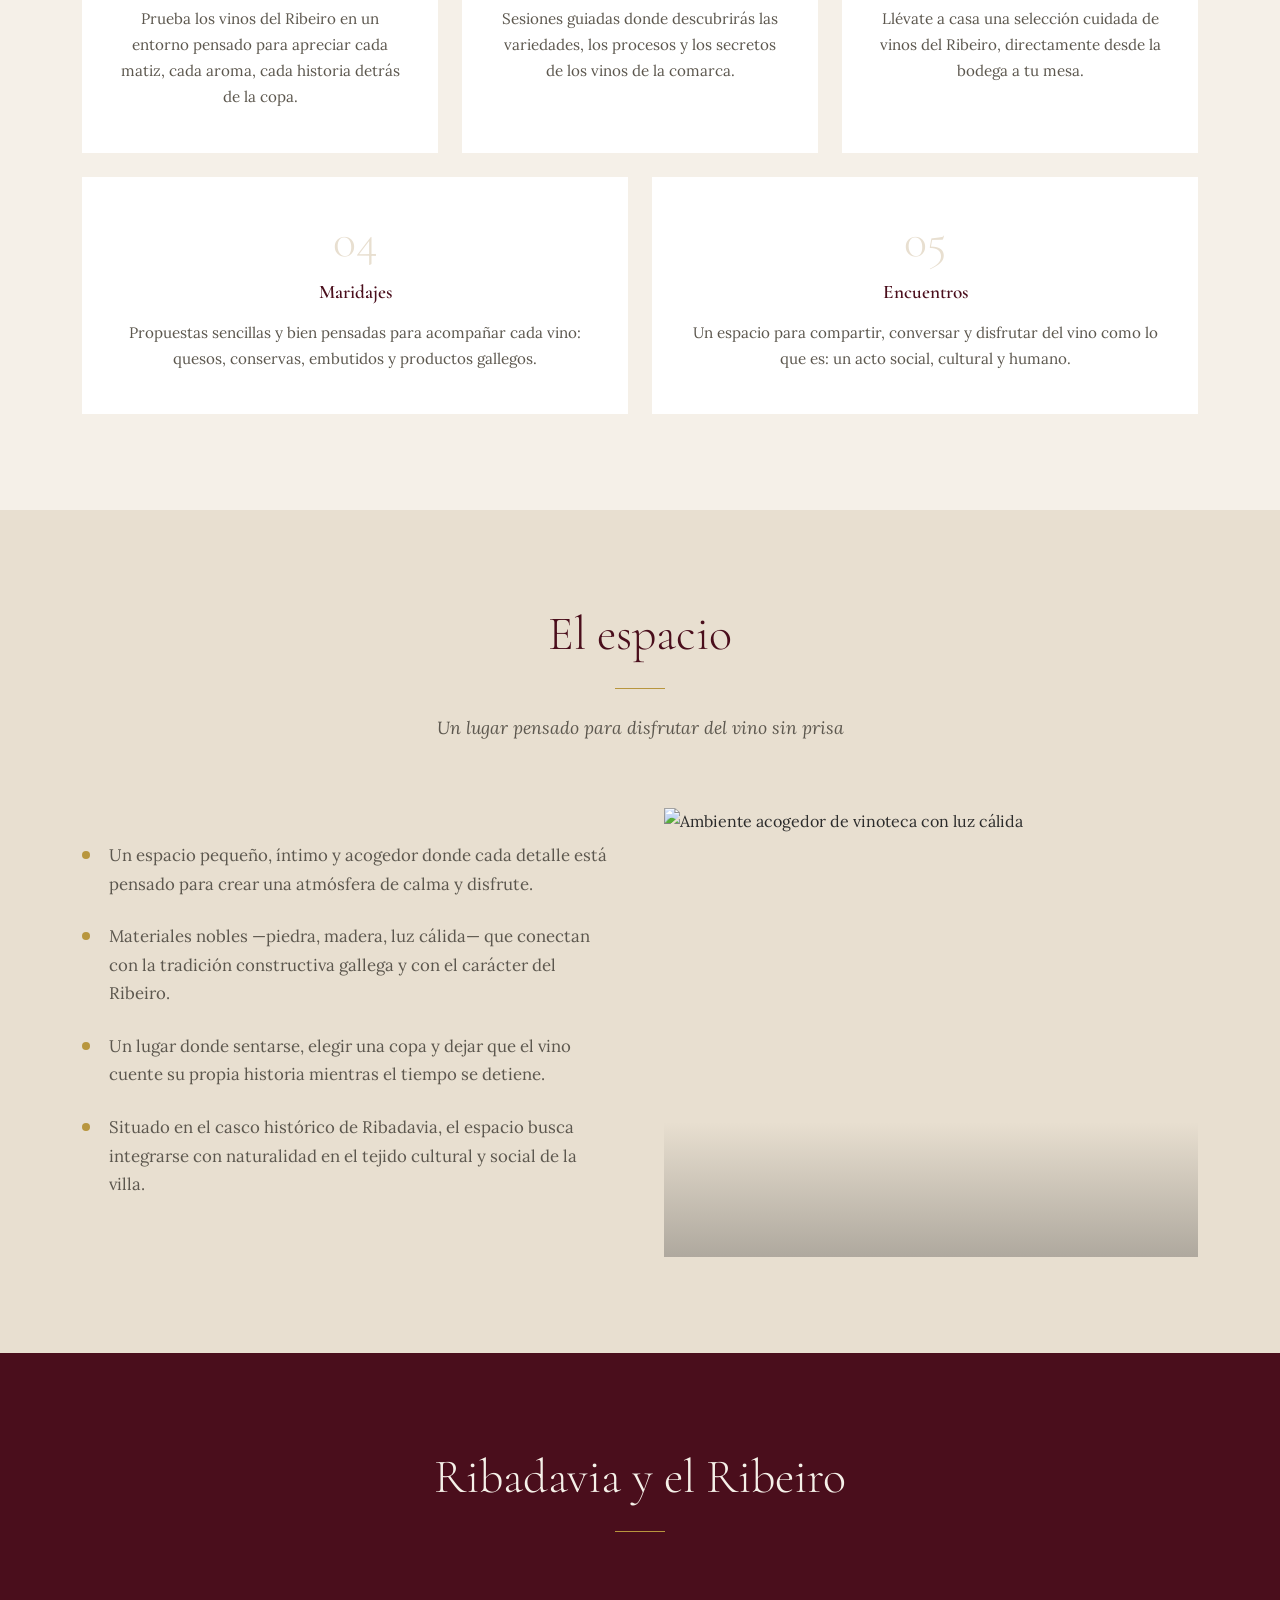
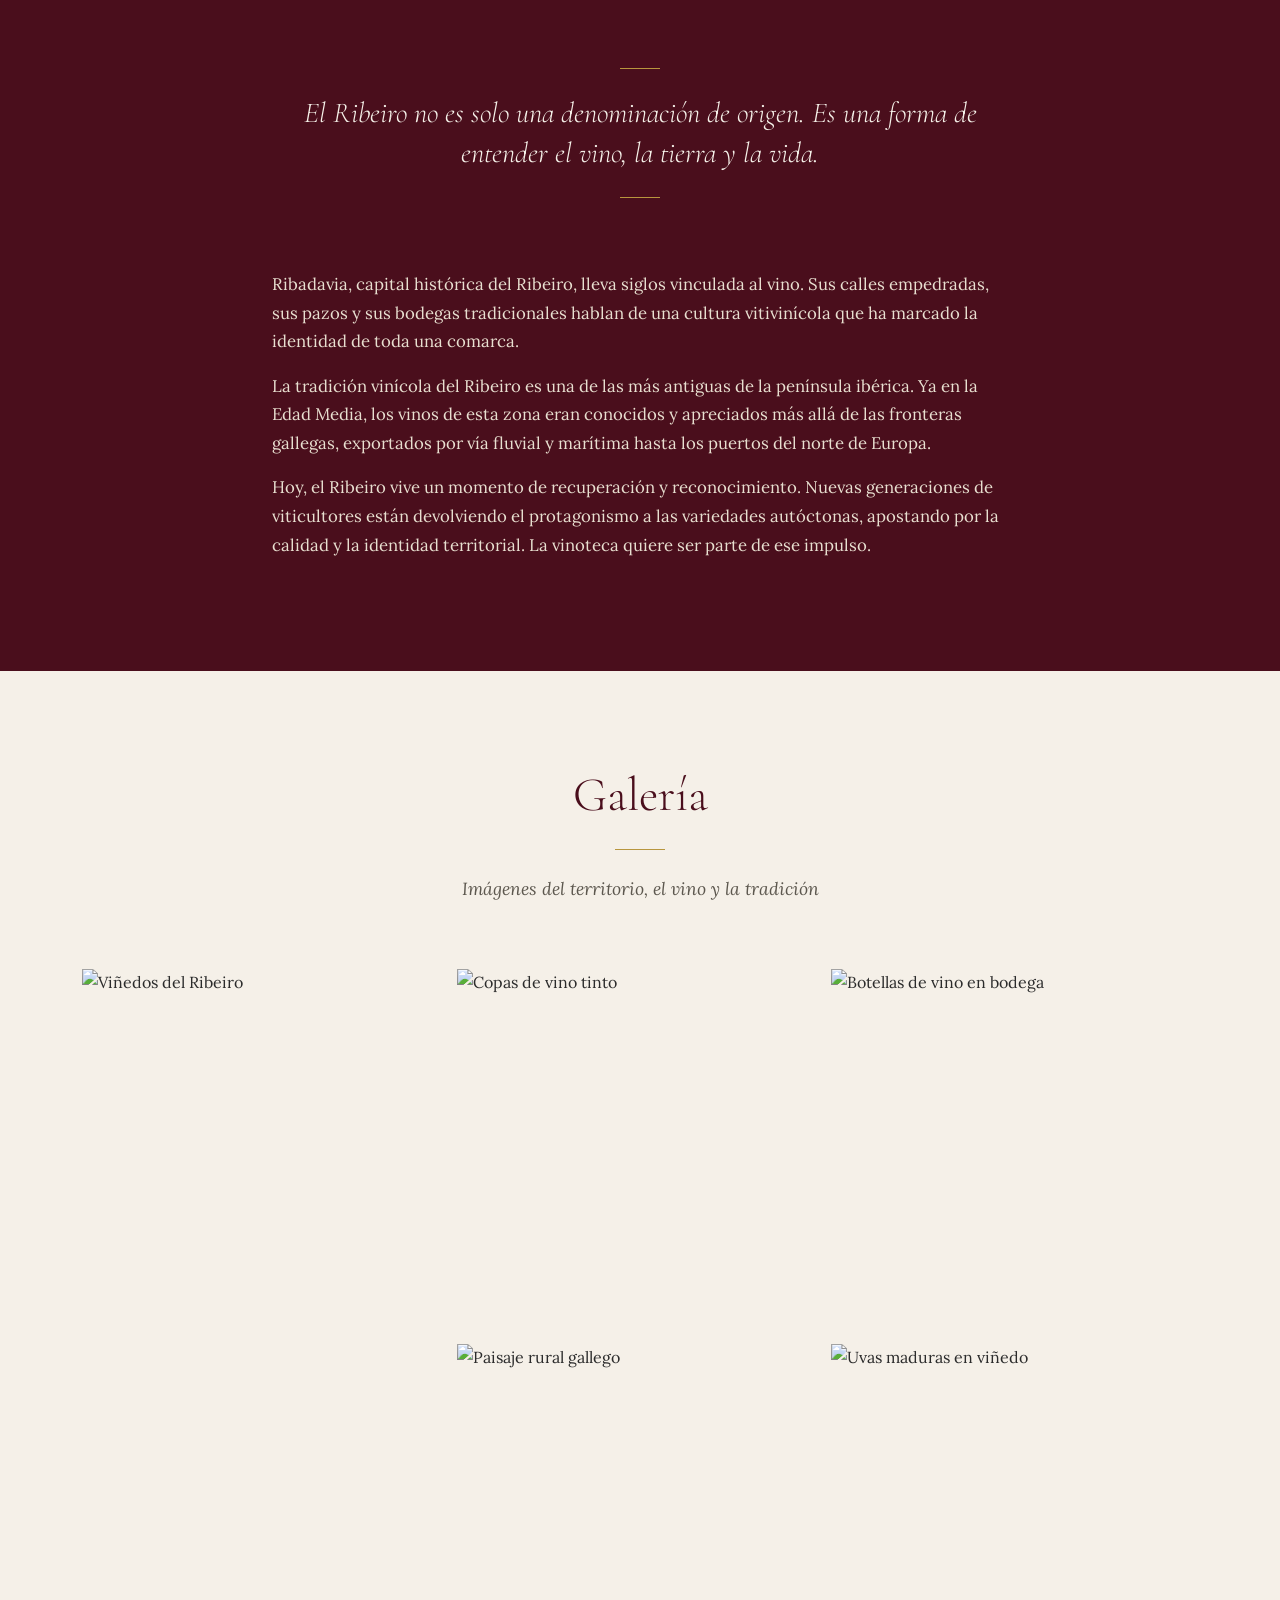
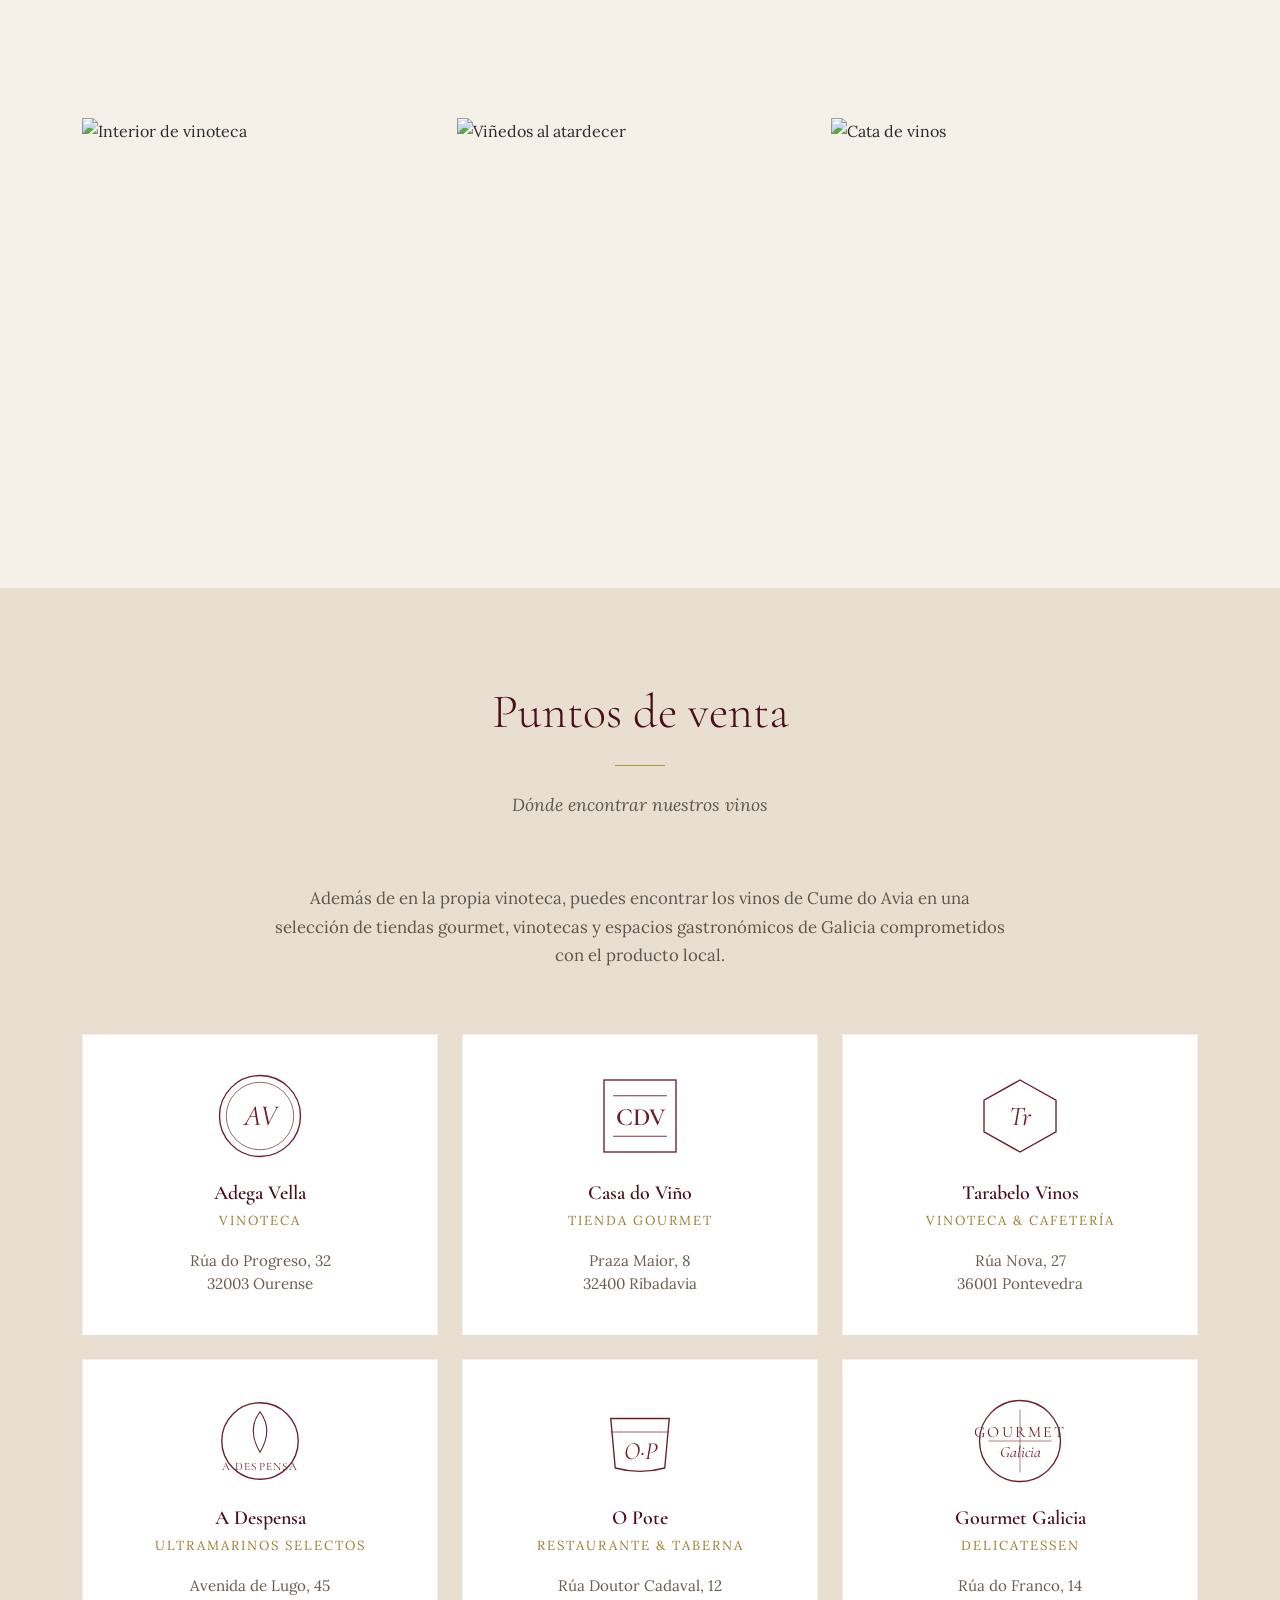
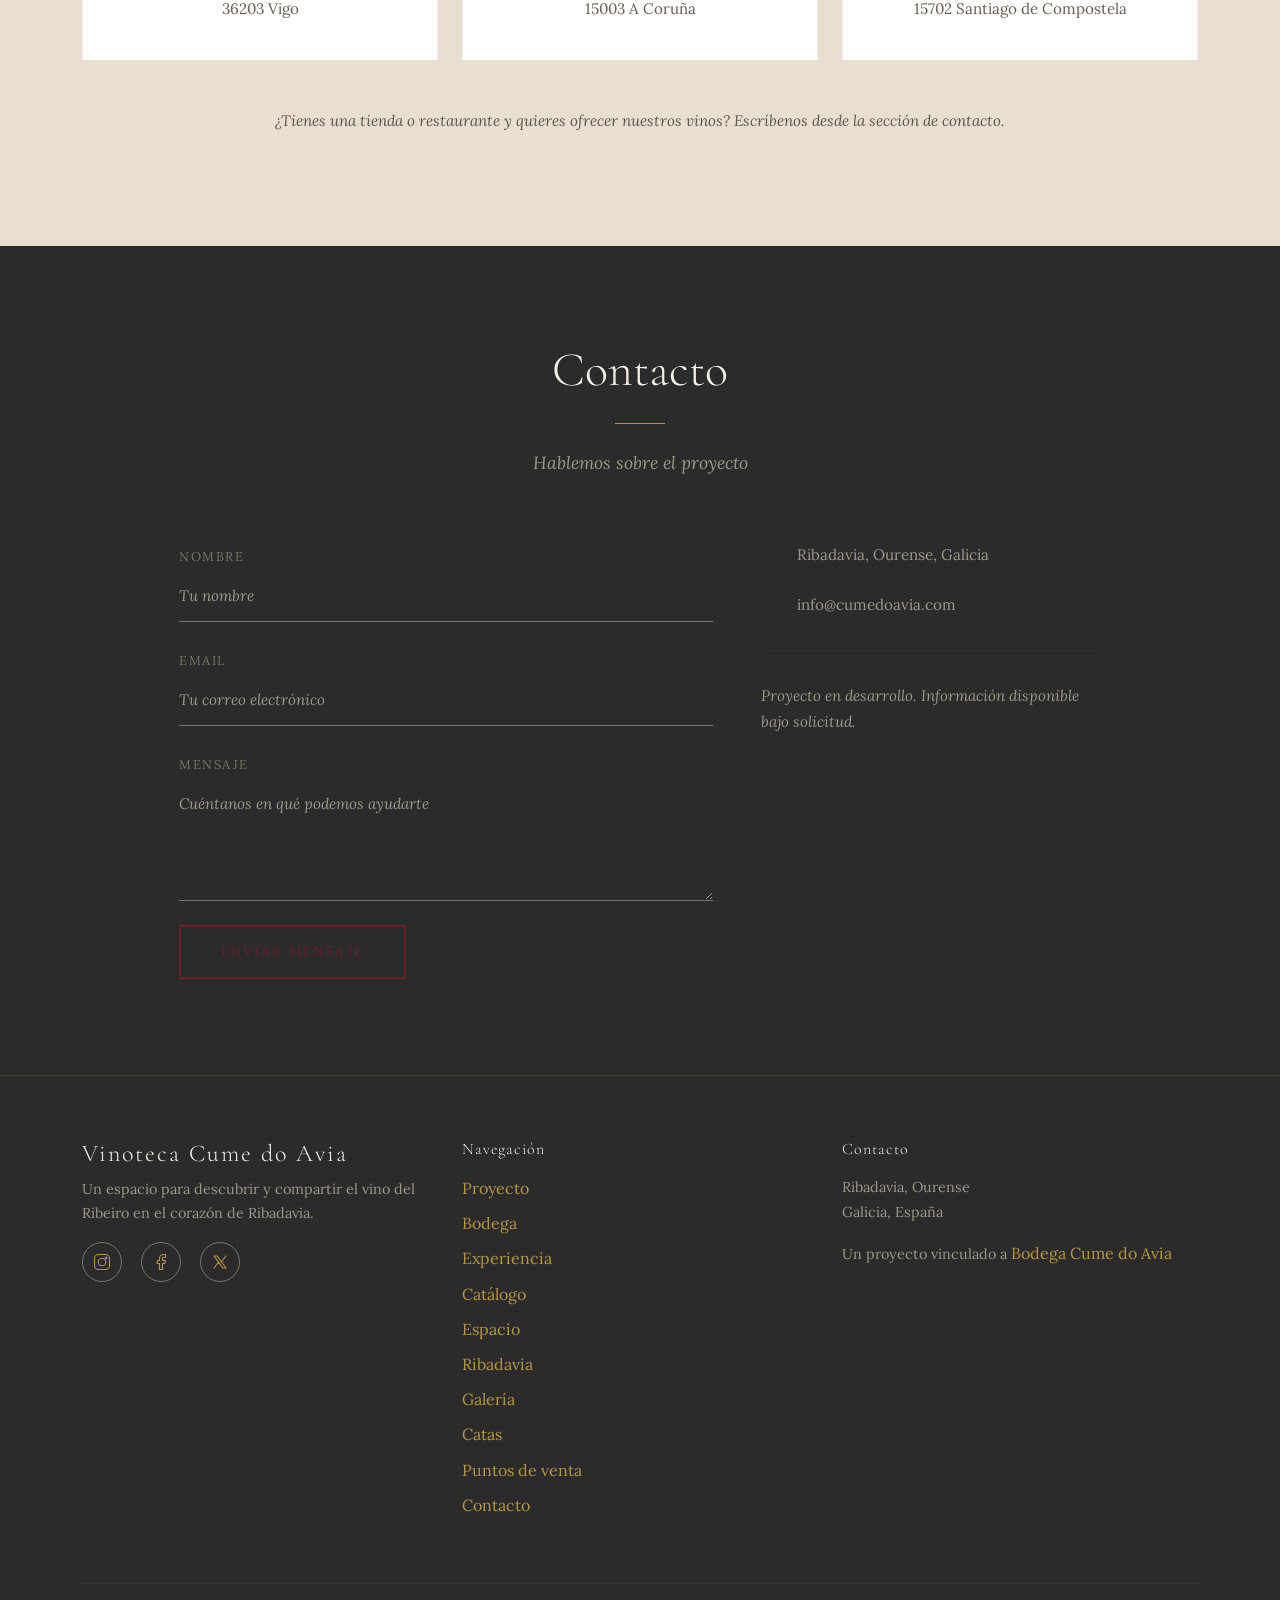
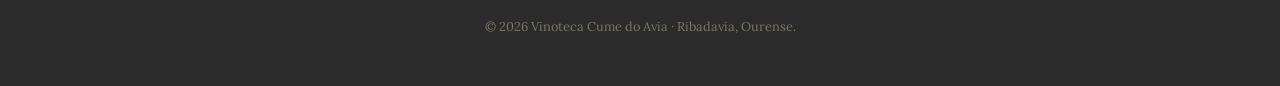
==== commit 79b552c9: "remove Catas section from index.html, now lives in standalone catas.html Co-Authored-By: Claude Opus" ====
--- a/index.html
+++ b/index.html
@@ -299,57 +299,6 @@
             </div>
         </div>
     </section>
-    <!-- ======== CATAS ======== -->
-    <section id="catas" class="section section-wine">
-        <div class="container">
-            <div class="section-header reveal">
-                <h2 data-i18n="catas-title">Catas</h2>
-                <div class="section-line"></div>
-                <p data-i18n="catas-subtitle">Apúntate a nuestras catas comentadas</p>
-            </div>
-            <div class="row justify-content-center">
-                <div class="col-lg-8 reveal text-center mb-5">
-                    <p style="font-size: 1.1rem;" data-i18n="catas-desc">Una vez al mes organizamos una cata guiada en la vinoteca, con una selección de vinos del Ribeiro acompañados de pequeños bocados de productos gallegos. Una sesión íntima para descubrir, conversar y disfrutar sin prisa. Plazas limitadas para mantener el carácter cercano del encuentro.</p>
-                </div>
-            </div>
-            <div id="catas-info" class="row justify-content-center mb-4" style="display:none;">
-                <div class="col-lg-6 reveal text-center">
-                    <div style="border: 1px solid rgba(255,255,255,0.2); padding: 1.5rem 2rem; display: inline-block; min-width: 280px;">
-                        <p id="catas-fecha" style="font-family: 'Cormorant Garamond', Georgia, serif; font-size: 1.5rem; margin-bottom: 0.4rem; color: var(--gold, #d4a574);"></p>
-                        <p id="catas-precio" style="font-size: 1rem; margin-bottom: 0; letter-spacing: 1px;"></p>
-                    </div>
-                </div>
-            </div>
-            <div class="row justify-content-center">
-                <div class="col-lg-6 reveal">
-                    <div id="catas-waitlist-notice" style="display:none; padding: 1rem 1.25rem; margin-bottom: 1.5rem; border: 1px solid rgba(255,255,255,0.25); border-left: 3px solid #d4a574; background: rgba(0,0,0,0.15); border-radius: 2px;">
-                        <p style="margin: 0; font-size: 0.95rem;" data-i18n="catas-waitlist-notice">Las plazas para la próxima cata están completas. Si te apuntas, pasarás a la lista de espera y te avisaremos en cuanto se libere un sitio.</p>
-                    </div>
-                    <form id="catas-form" class="contact-form">
-                        <div class="mb-4">
-                            <label class="form-label" data-i18n="catas-name-label">Nombre</label>
-                            <input type="text" name="name" class="form-control text-light" data-i18n-ph="catas-name-ph" placeholder="Tu nombre" required>
-                        </div>
-                        <div class="mb-4">
-                            <label class="form-label" data-i18n="catas-email-label">Email</label>
-                            <input type="email" name="email" class="form-control text-light" data-i18n-ph="catas-email-ph" placeholder="Tu correo electrónico" required>
-                        </div>
-                        <button type="submit" class="btn-wine-outline" style="opacity:1; animation:none;" data-i18n="catas-btn">Apuntarme</button>
-                    </form>
-                    <div id="catas-success" class="form-success">
-                        <svg viewBox="0 0 24 24" xmlns="http://www.w3.org/2000/svg">
-                            <circle cx="12" cy="12" r="10" stroke="#4A5D4B" stroke-width="1.5" fill="none"/>
-                            <path d="M8 12l3 3 5-5" stroke="#4A5D4B" stroke-width="1.5" fill="none" stroke-linecap="round" stroke-linejoin="round"/>
-                        </svg>
-                        <h4 id="catas-success-title" class="text-cream" data-i18n="catas-success-title">¡Apuntado!</h4>
-                        <p id="catas-success-text" data-i18n="catas-success-text">Gracias por tu interés. Te confirmaremos los detalles por email.</p>
-                    </div>
-                </div>
-            </div>
-        </div>
-    </section>
-
-
 
     <!-- ======== PUNTOS DE VENTA ======== -->
     <section id="puntos-venta" class="section section-stone">
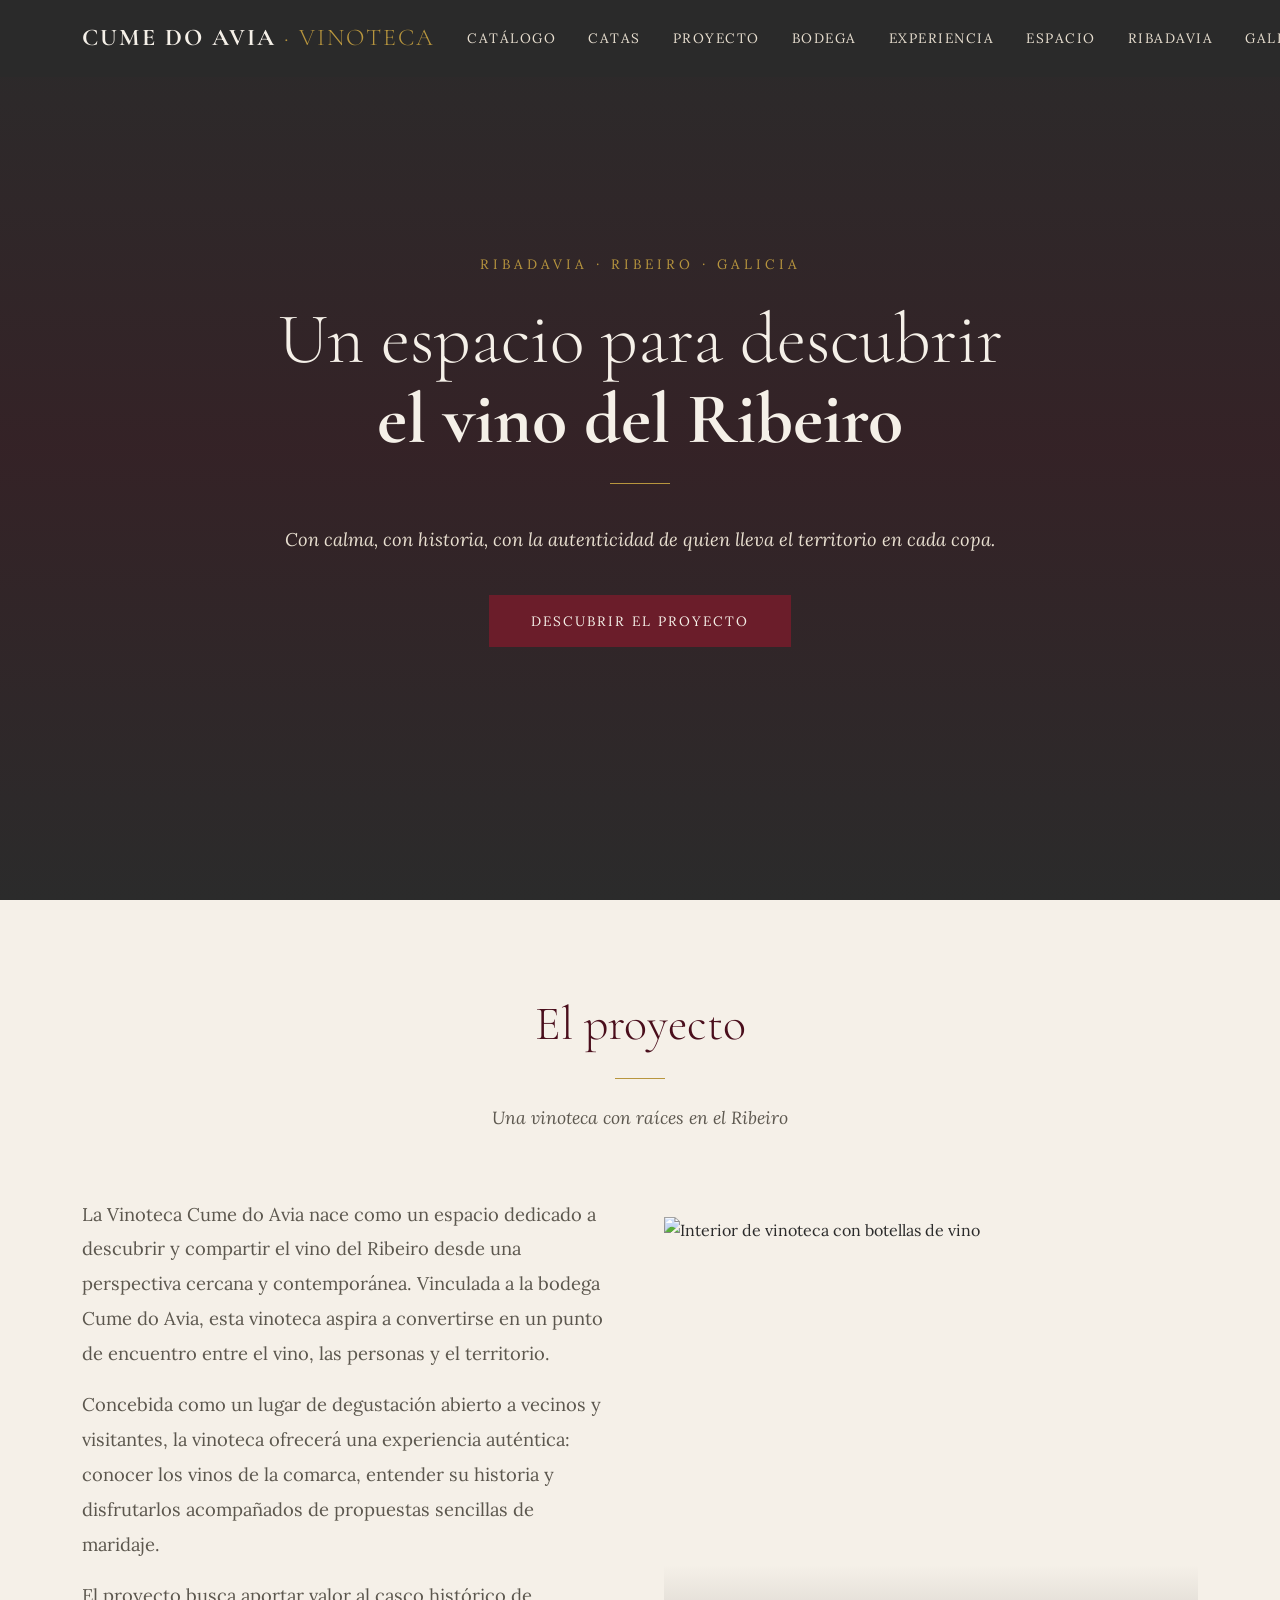
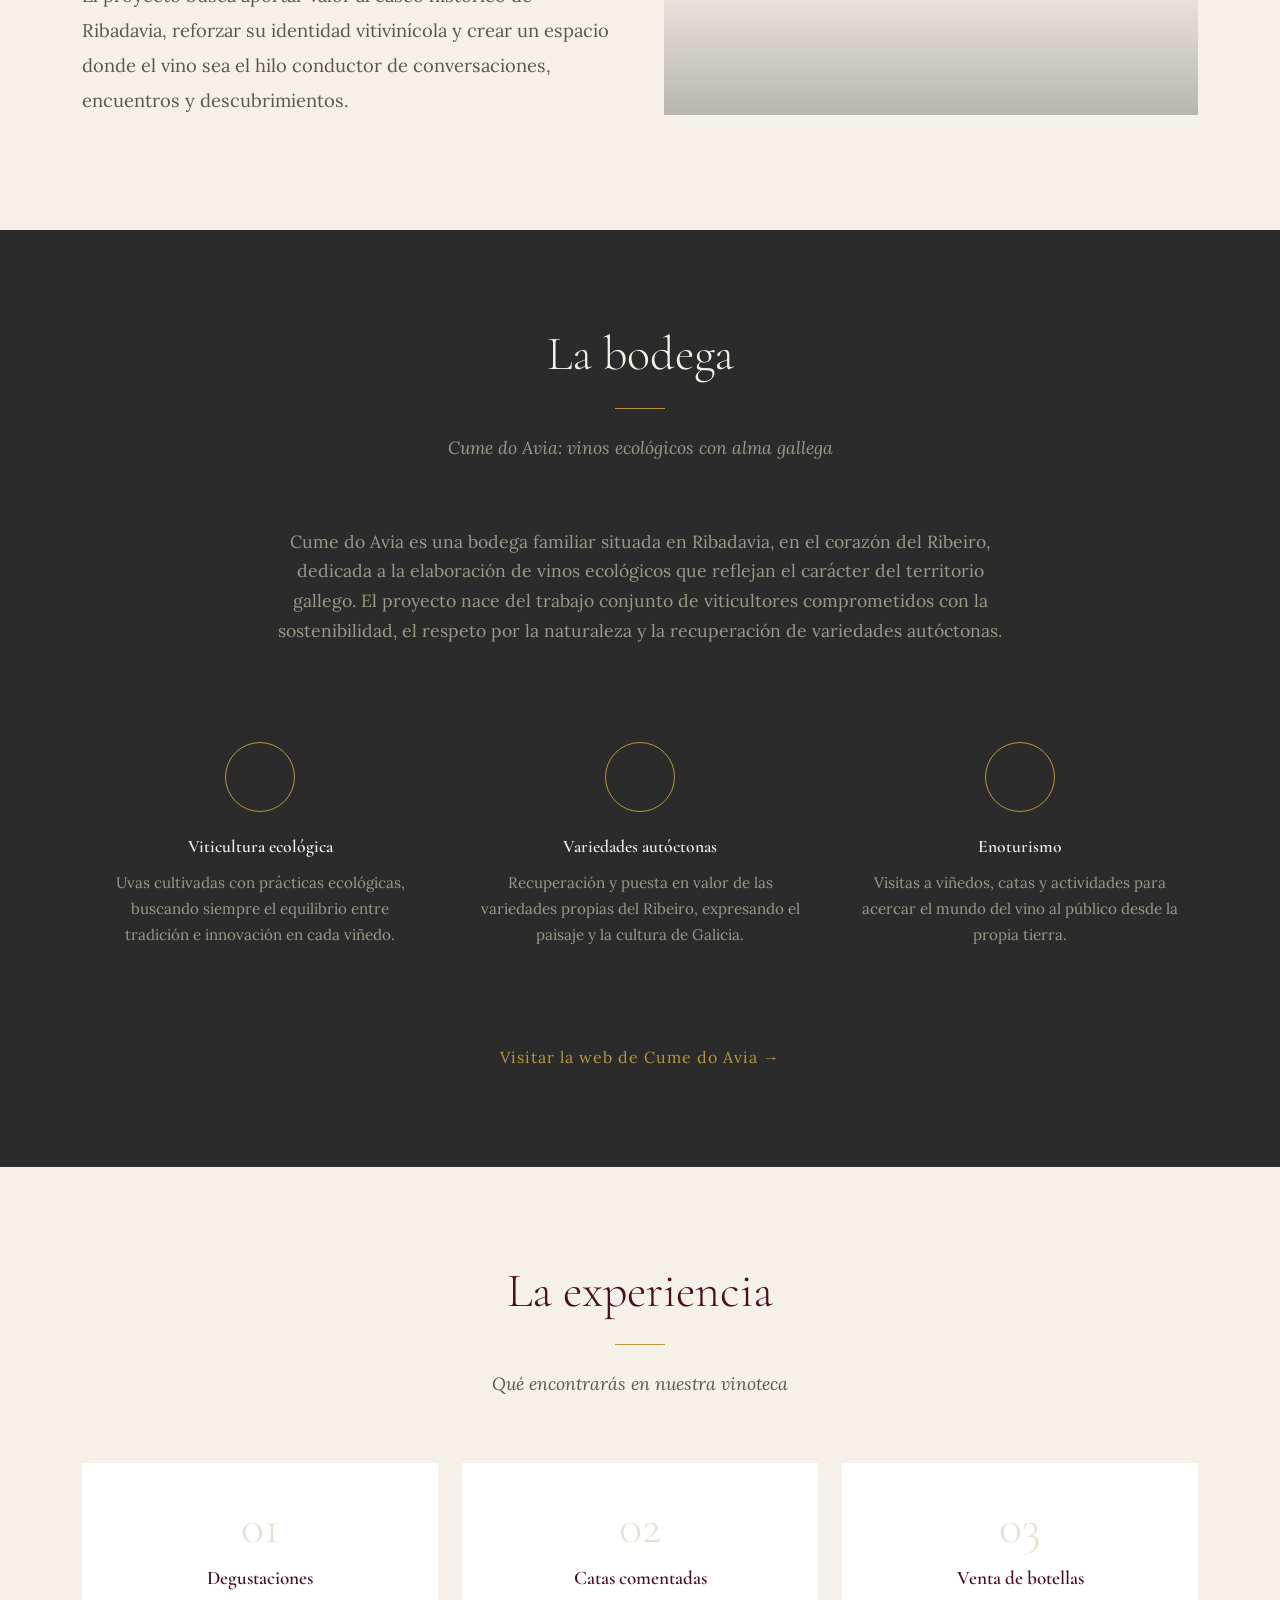
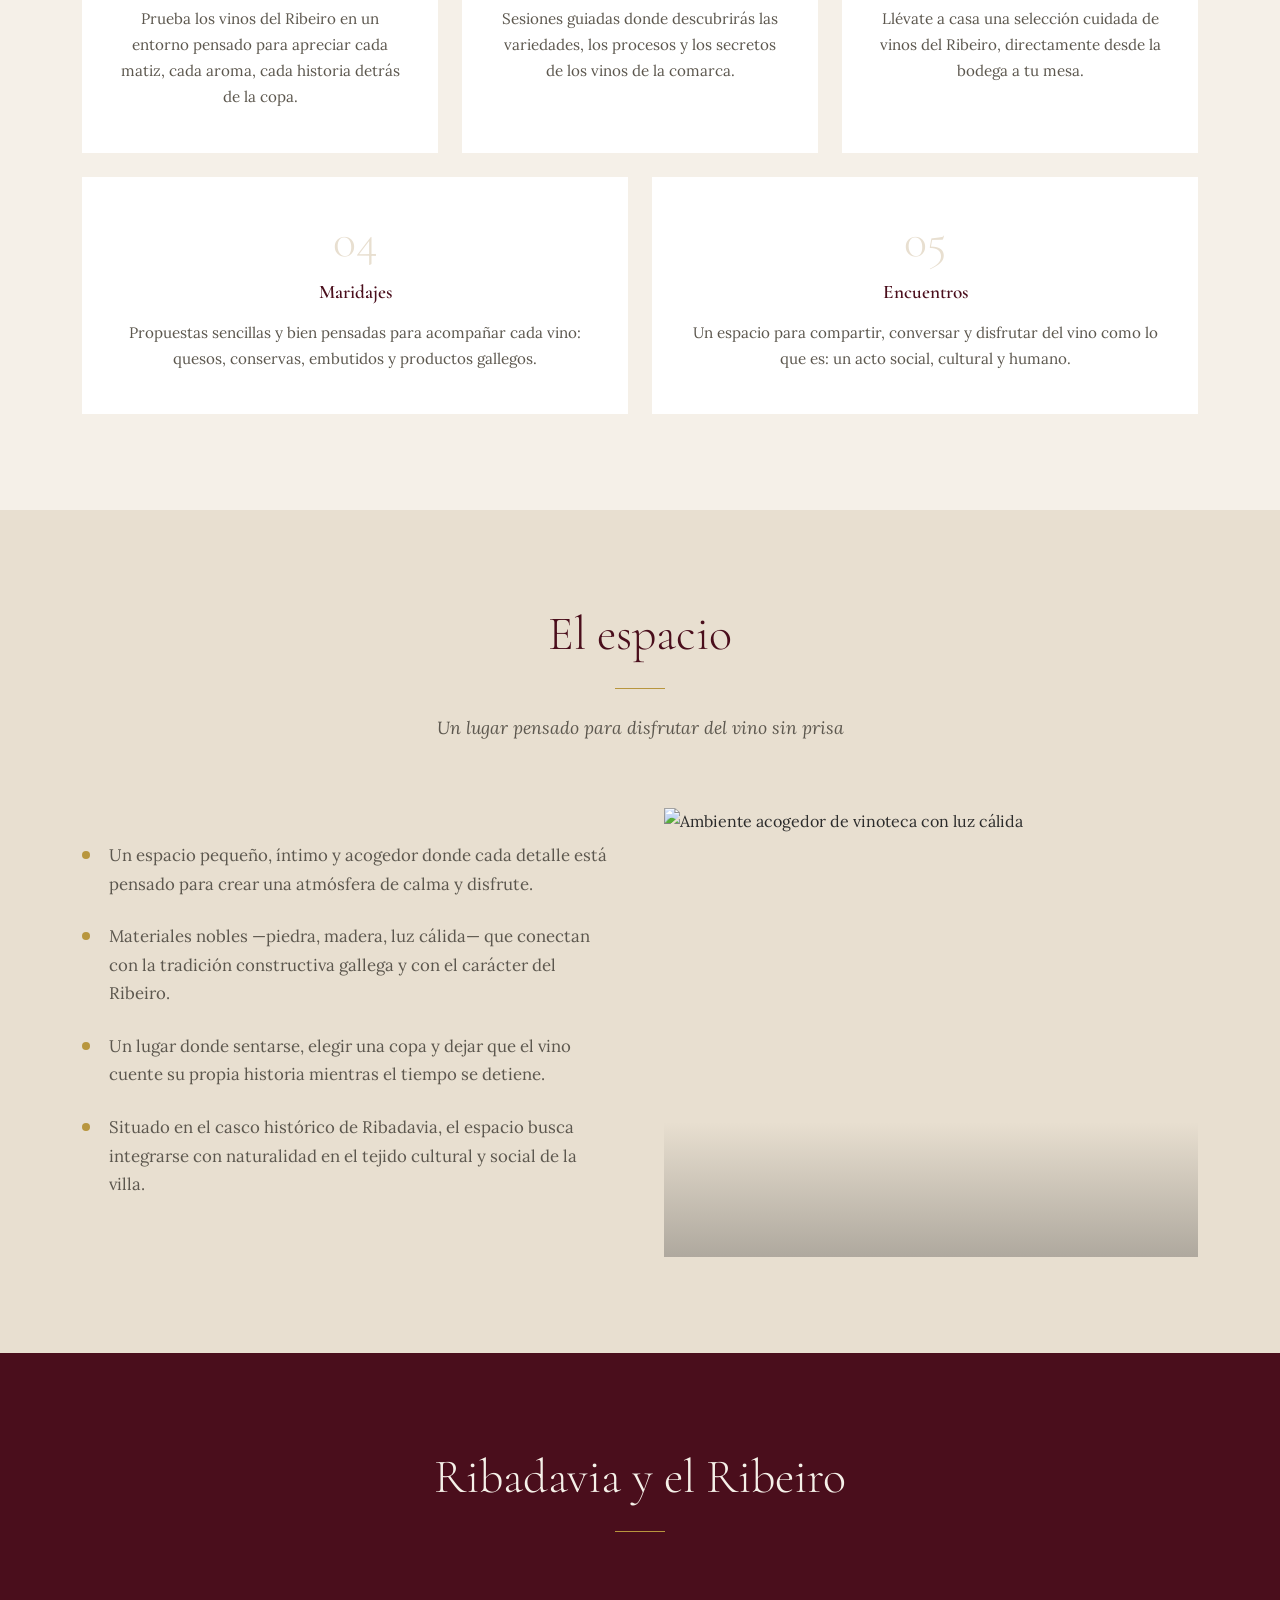
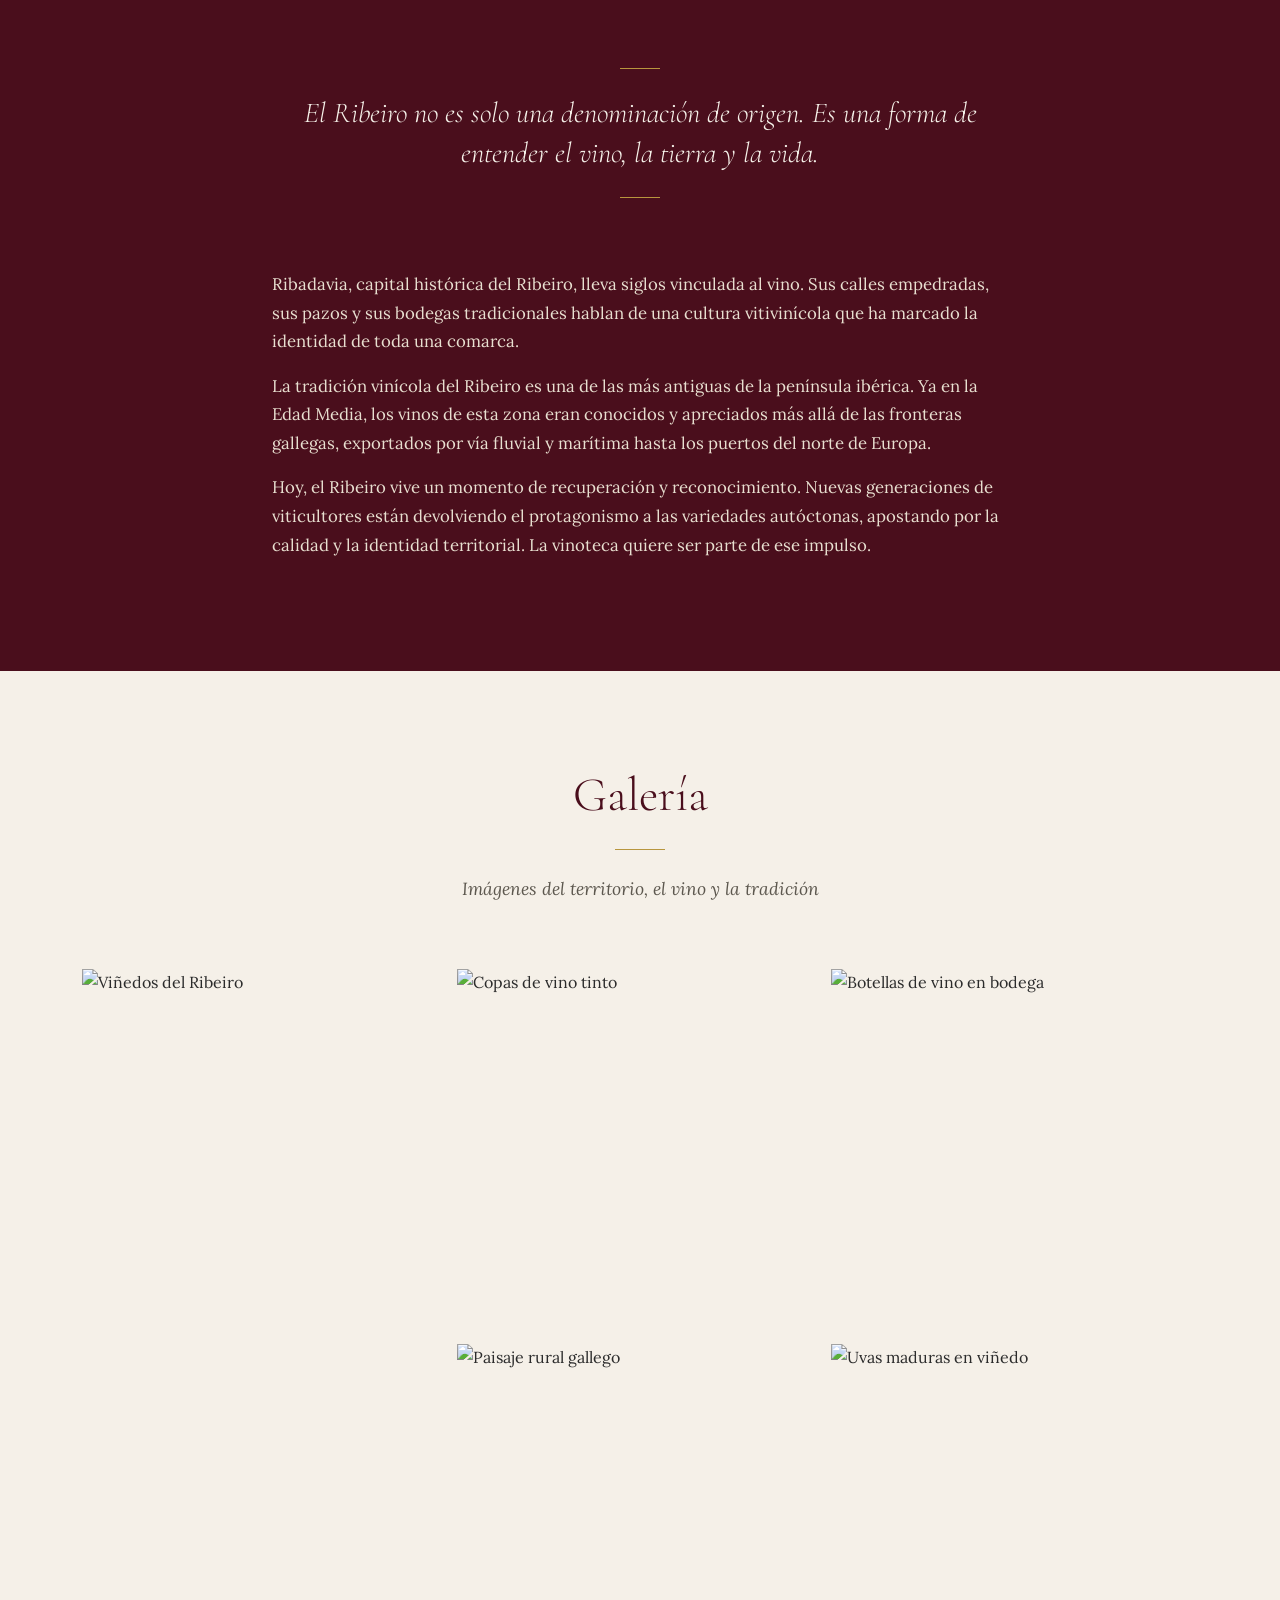
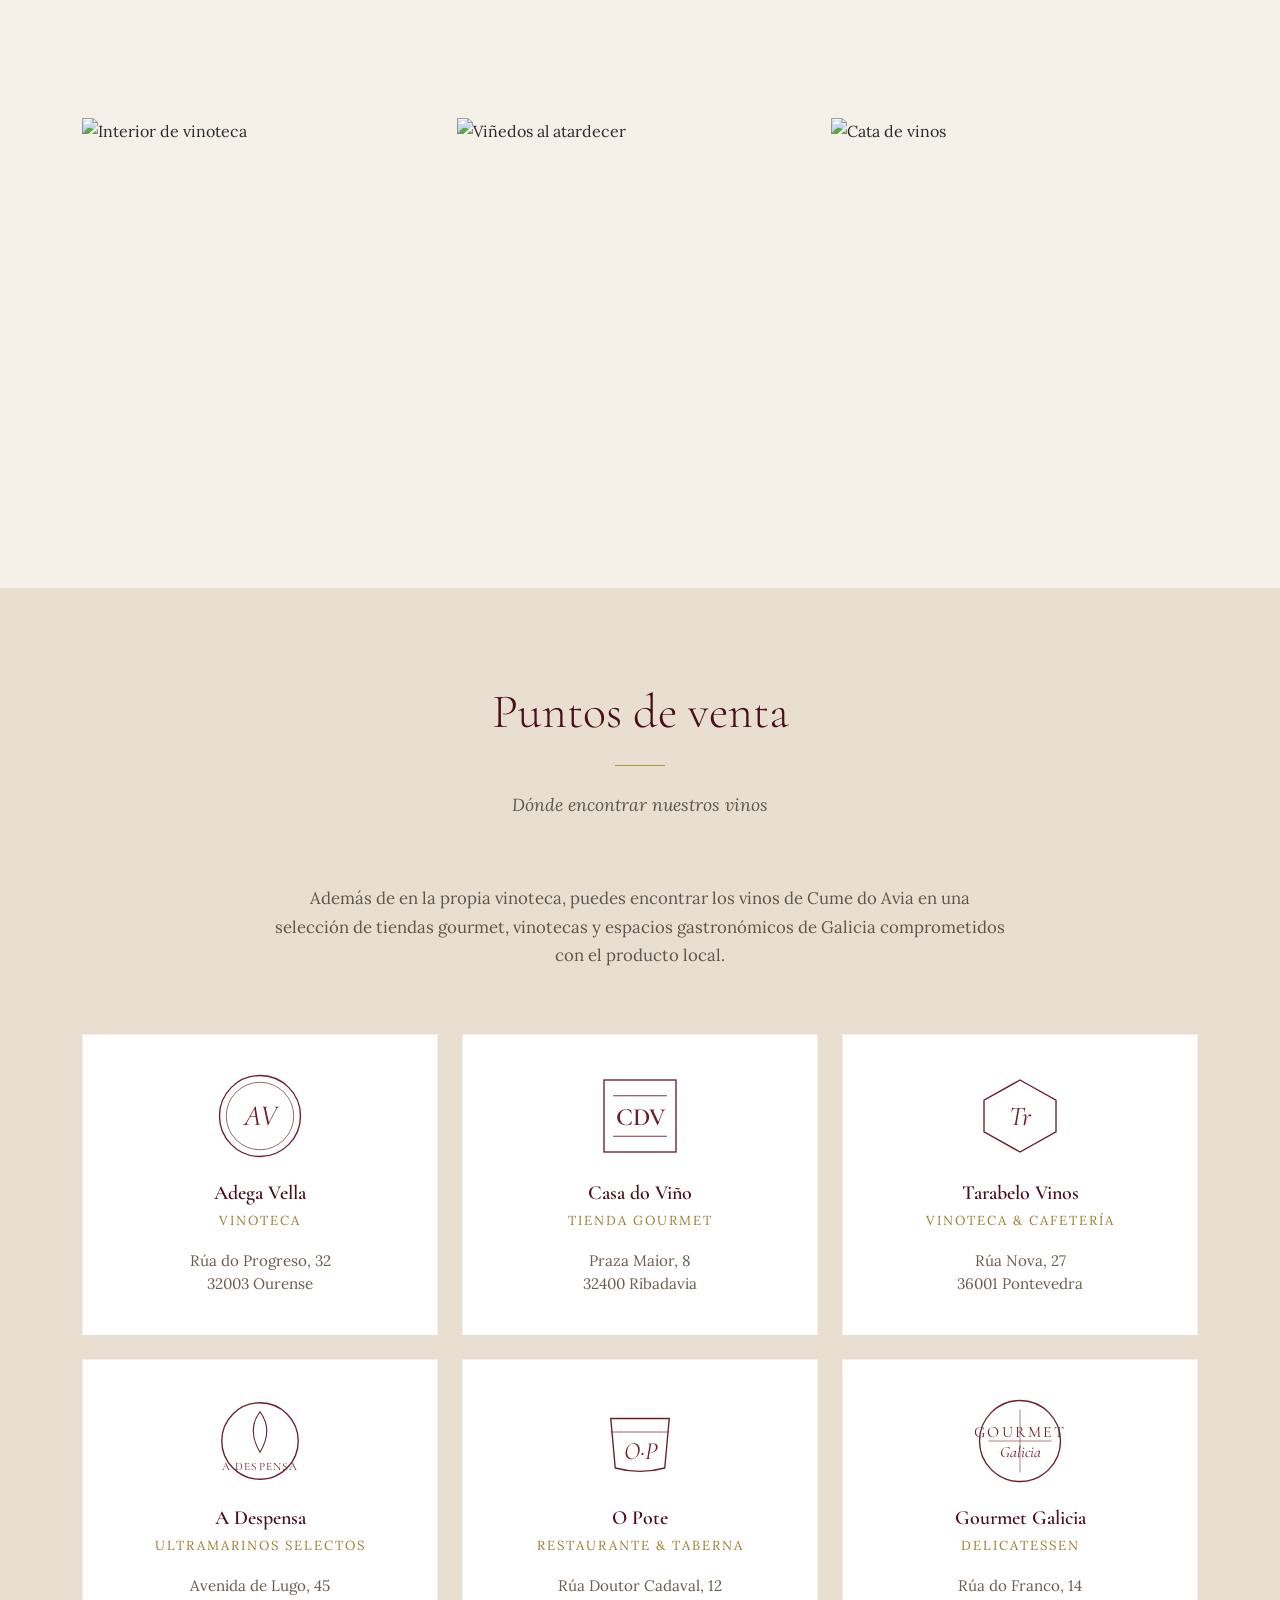
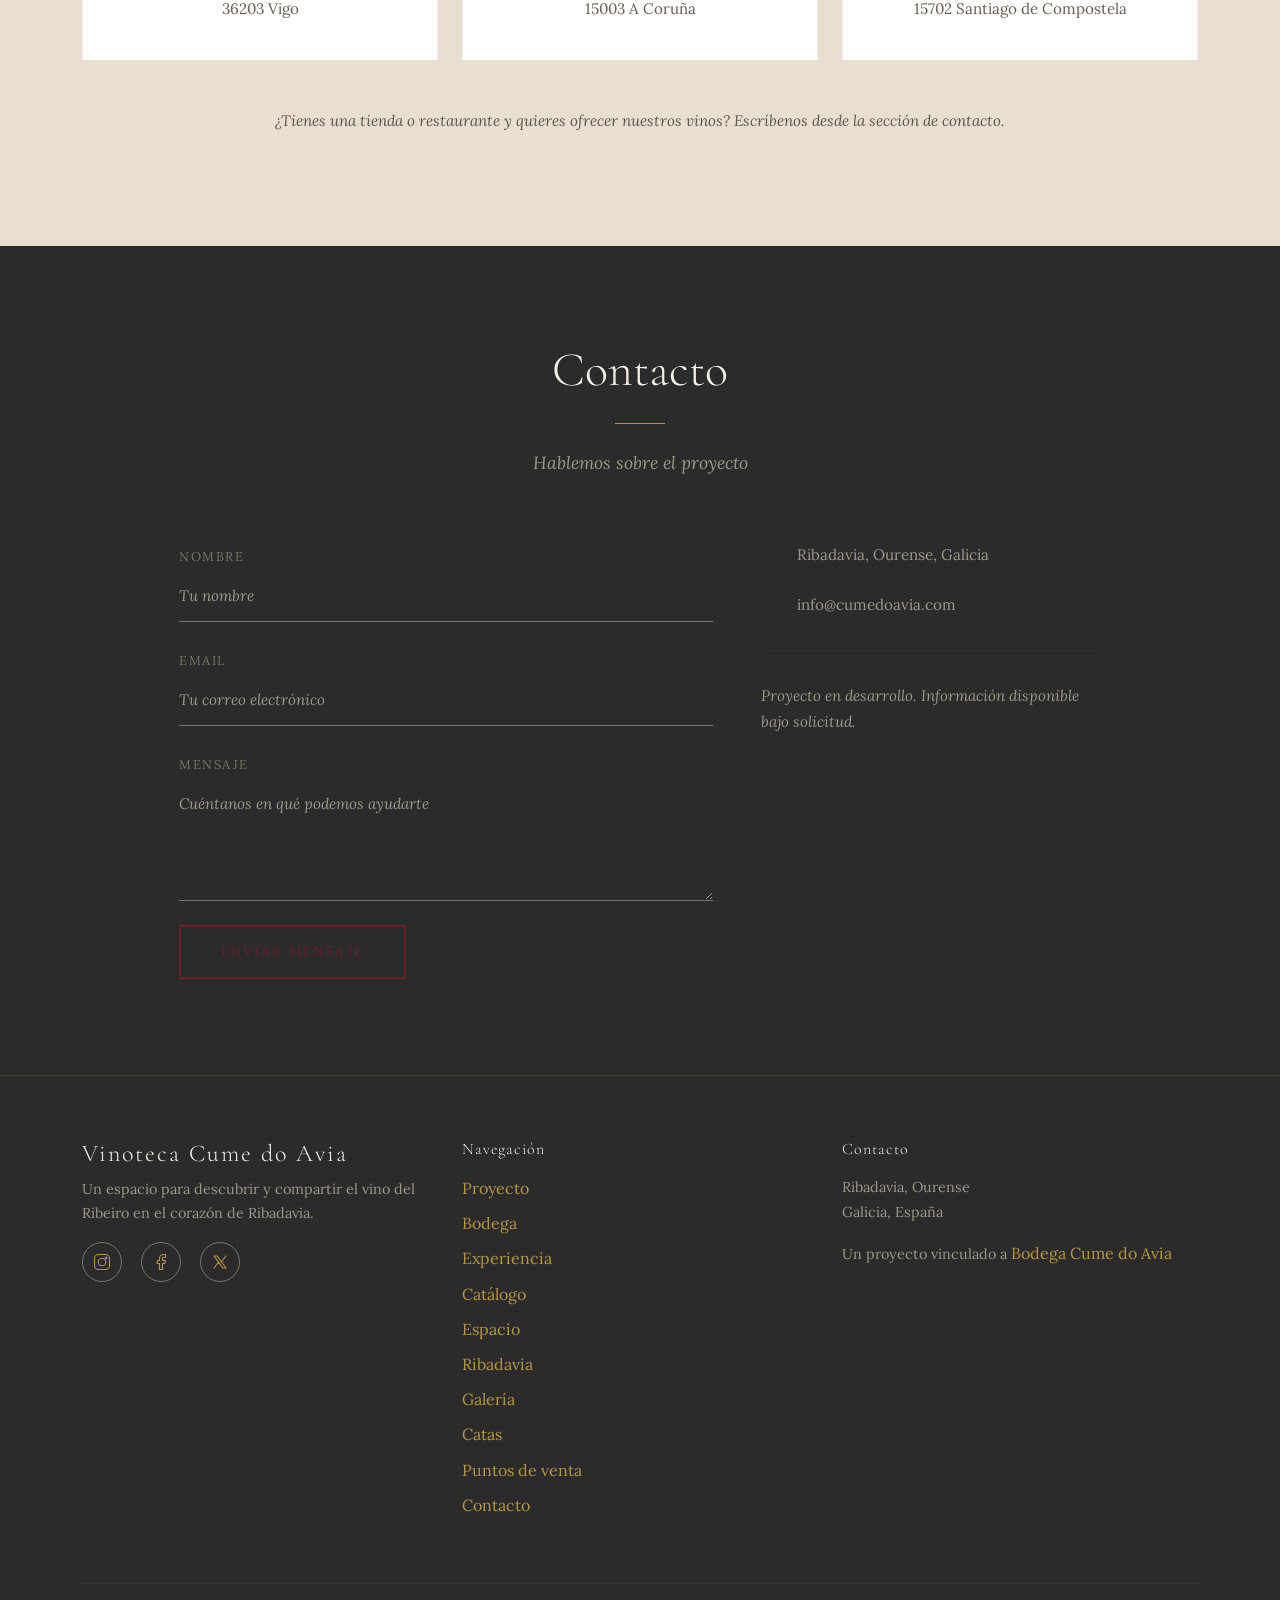
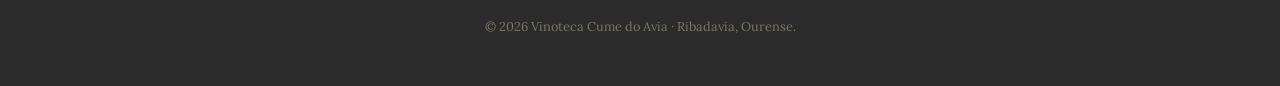
==== commit af7455ef: "move Catálogo and Catas links to the beginning of the navbar Co-Authored-By: Claude Opus 4.6 <norepl" ====
--- a/index.html
+++ b/index.html
@@ -28,14 +28,14 @@
             </button>
             <div class="collapse navbar-collapse" id="mainNav">
                 <ul class="navbar-nav ms-auto align-items-lg-center">
+                    <li class="nav-item"><a class="nav-link" href="catalogo.html" data-i18n="nav-catalogo">Catálogo</a></li>
+                    <li class="nav-item"><a class="nav-link" href="catas.html" data-i18n="nav-catas">Catas</a></li>
                     <li class="nav-item"><a class="nav-link" href="#proyecto" data-i18n="nav-proyecto">Proyecto</a></li>
                     <li class="nav-item"><a class="nav-link" href="#bodega" data-i18n="nav-bodega">Bodega</a></li>
                     <li class="nav-item"><a class="nav-link" href="#experiencia" data-i18n="nav-experiencia">Experiencia</a></li>
-                    <li class="nav-item"><a class="nav-link" href="catalogo.html" data-i18n="nav-catalogo">Catálogo</a></li>
                     <li class="nav-item"><a class="nav-link" href="#espacio" data-i18n="nav-espacio">Espacio</a></li>
                     <li class="nav-item"><a class="nav-link" href="#ribadavia" data-i18n="nav-ribadavia">Ribadavia</a></li>
                     <li class="nav-item"><a class="nav-link" href="#galeria" data-i18n="nav-galeria">Galería</a></li>
-                    <li class="nav-item"><a class="nav-link" href="catas.html" data-i18n="nav-catas">Catas</a></li>
                     <li class="nav-item"><a class="nav-link nav-link-compact" href="#puntos-venta" data-i18n="nav-pdv-stack">Puntos
 de
 venta</a></li>
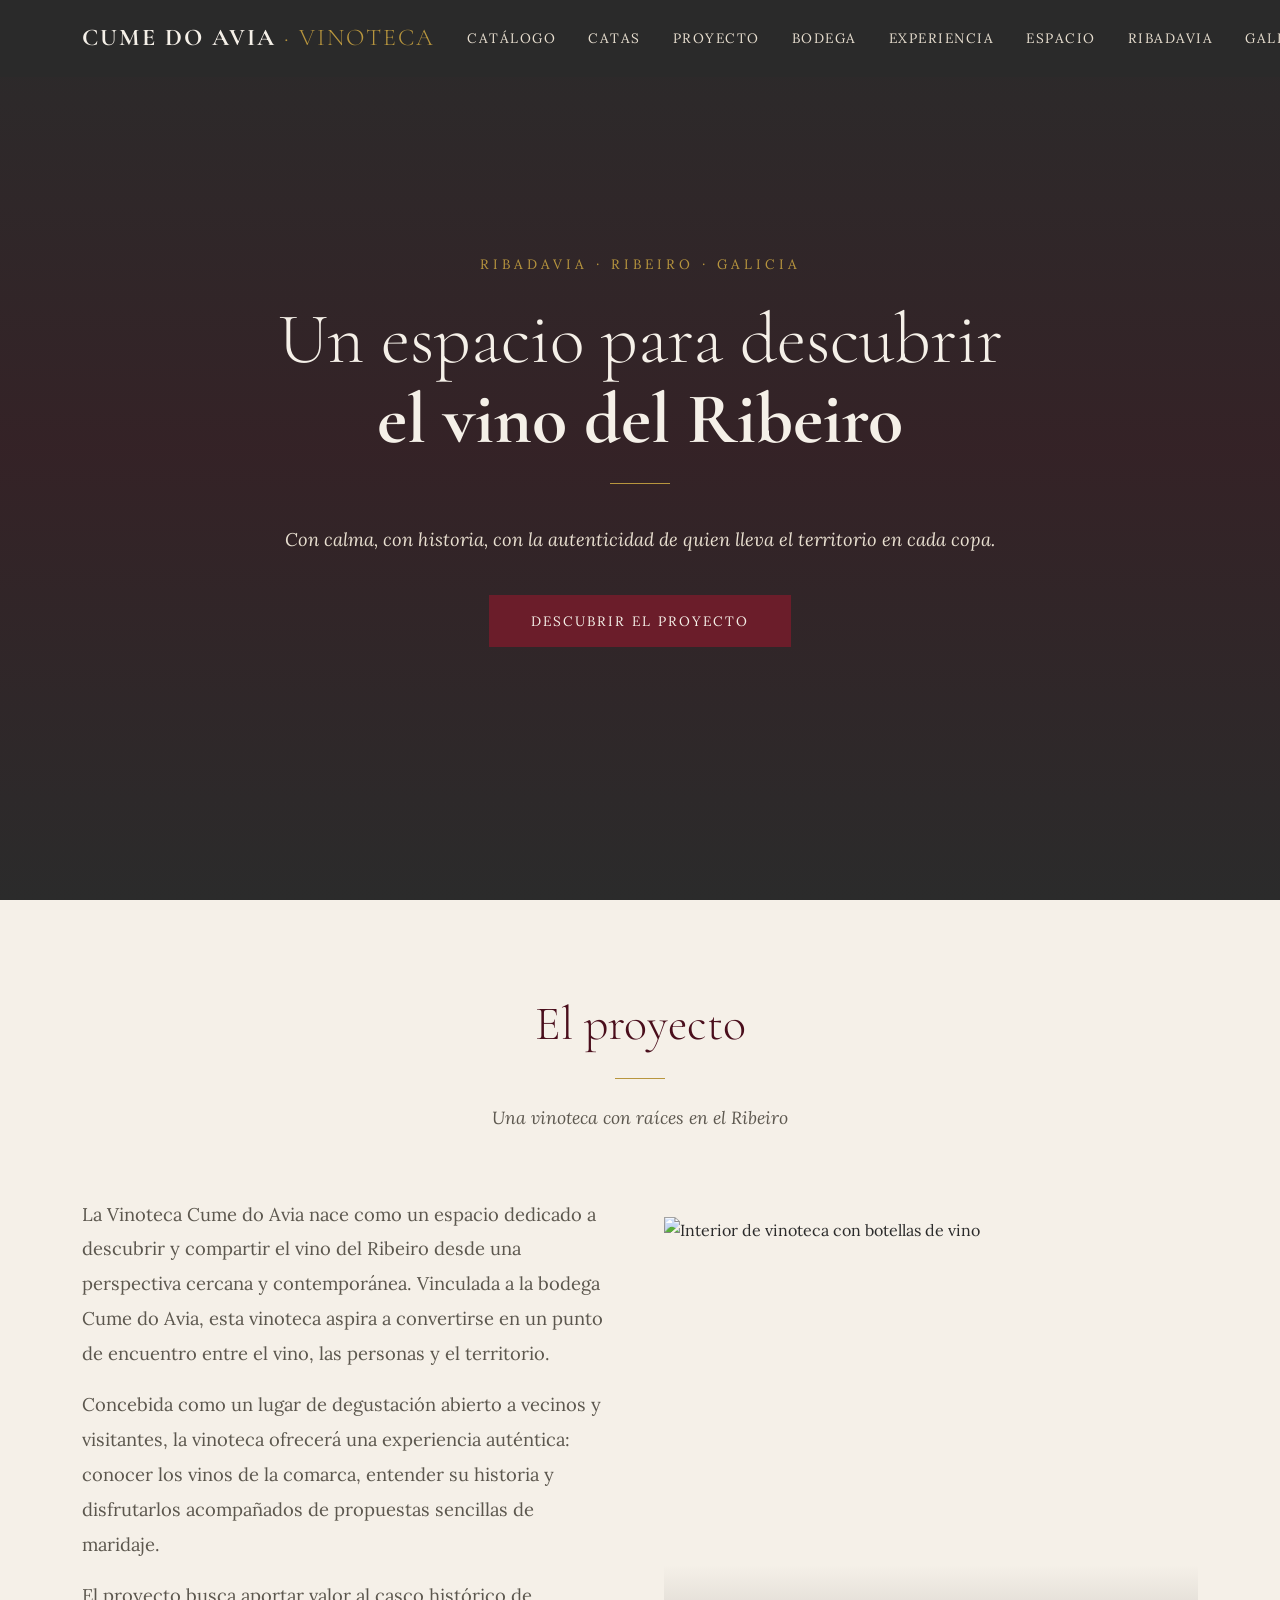
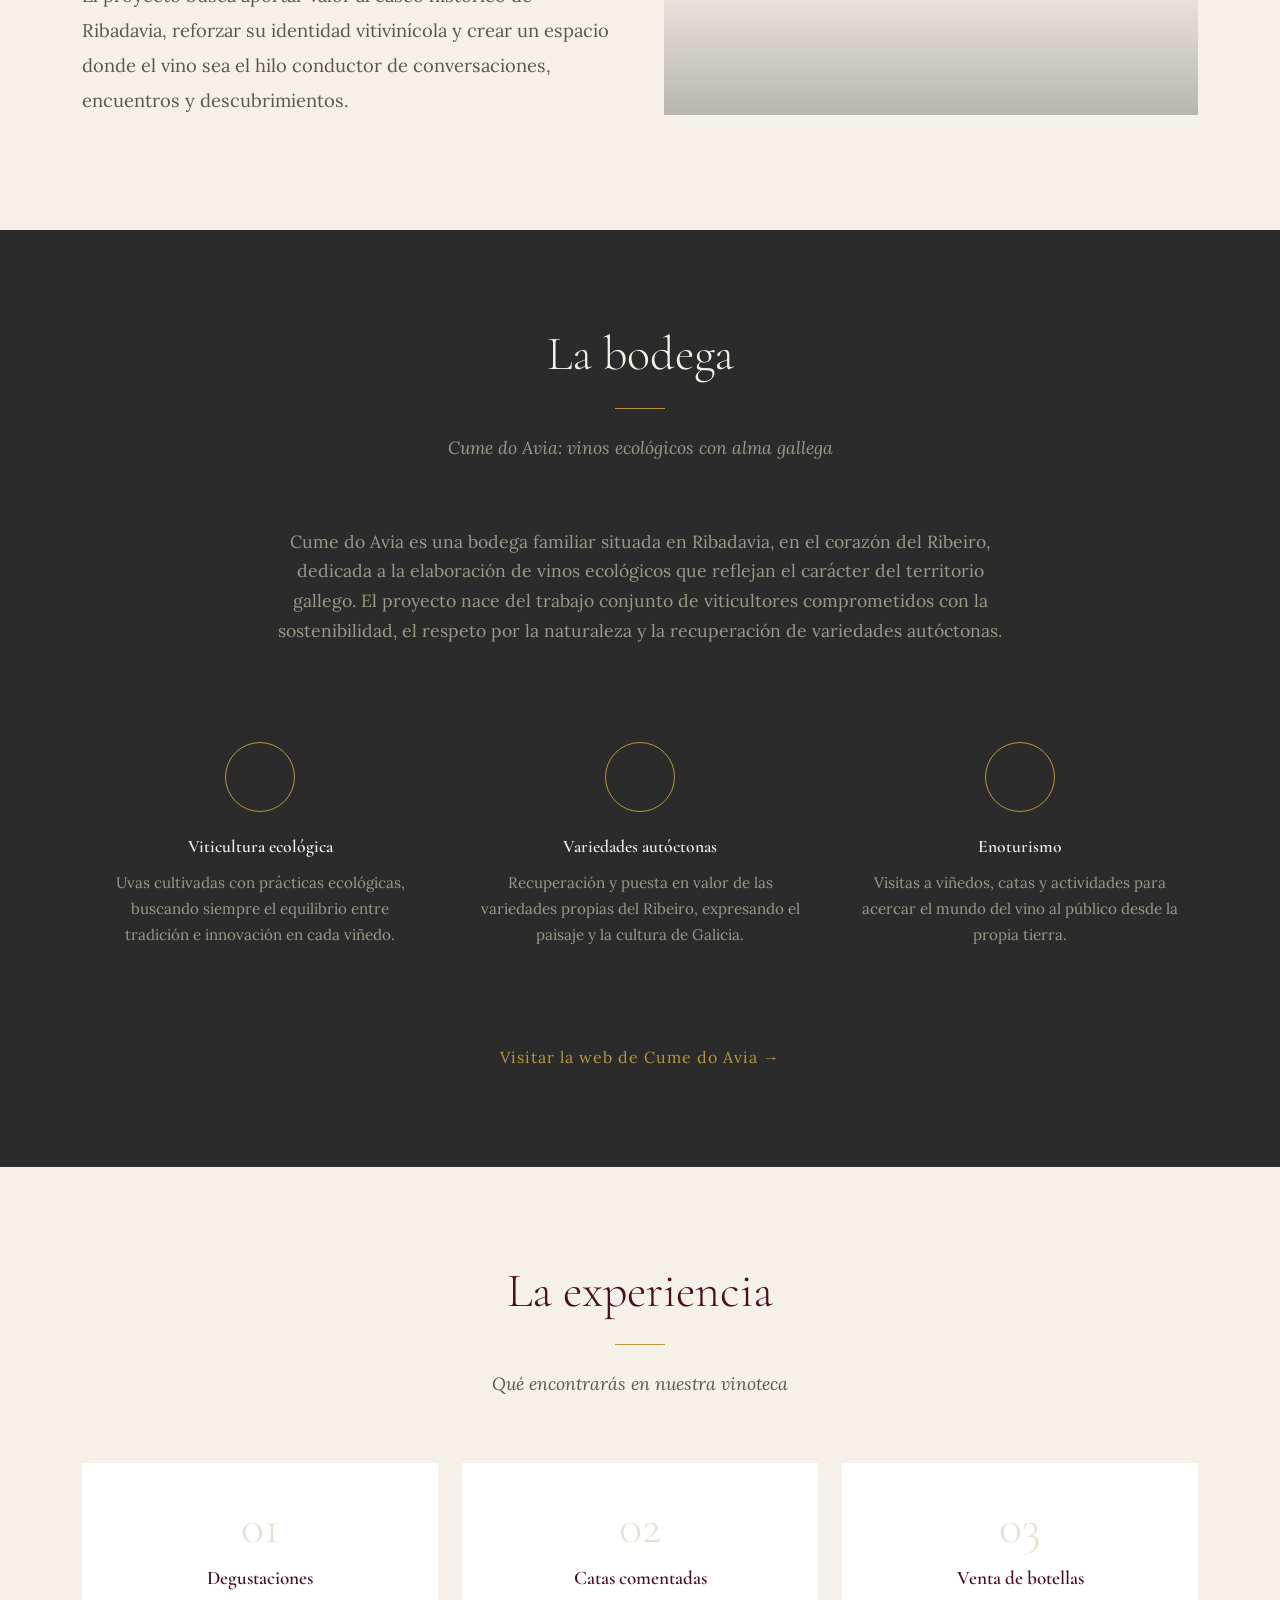
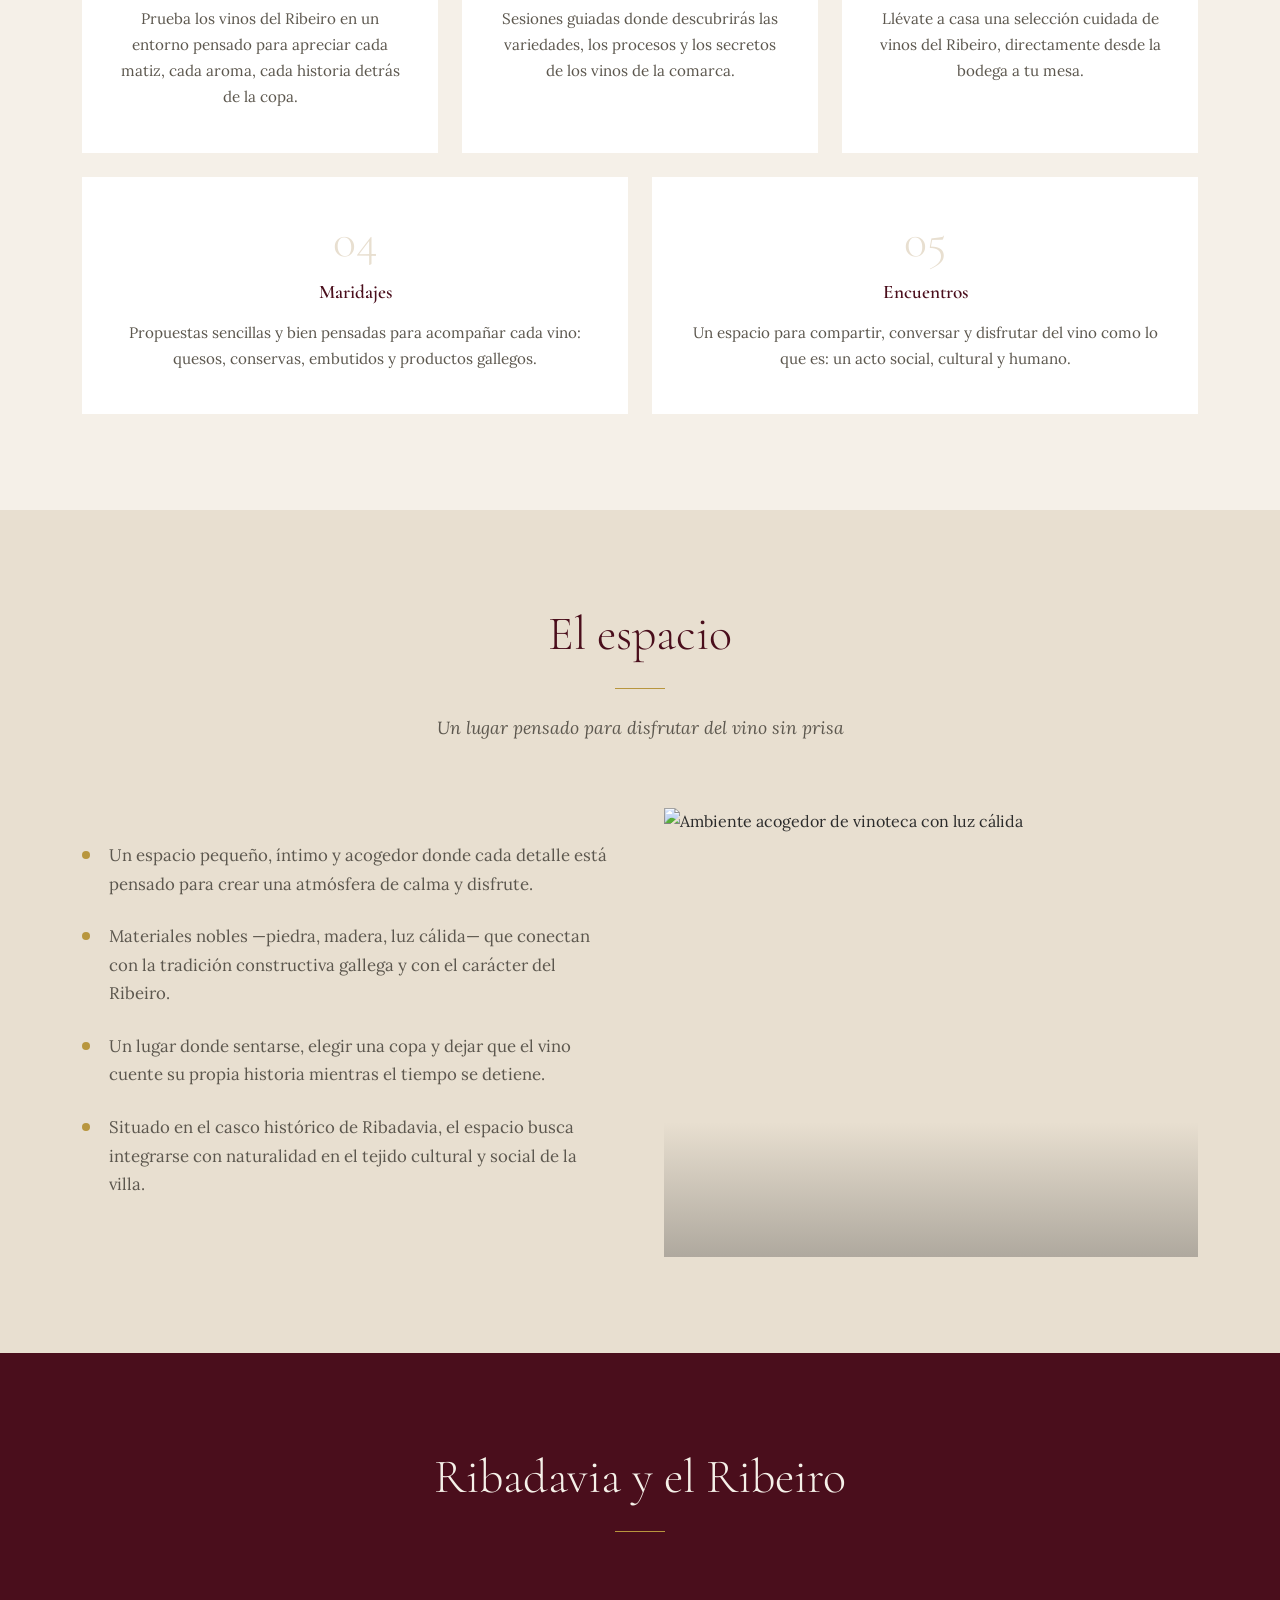
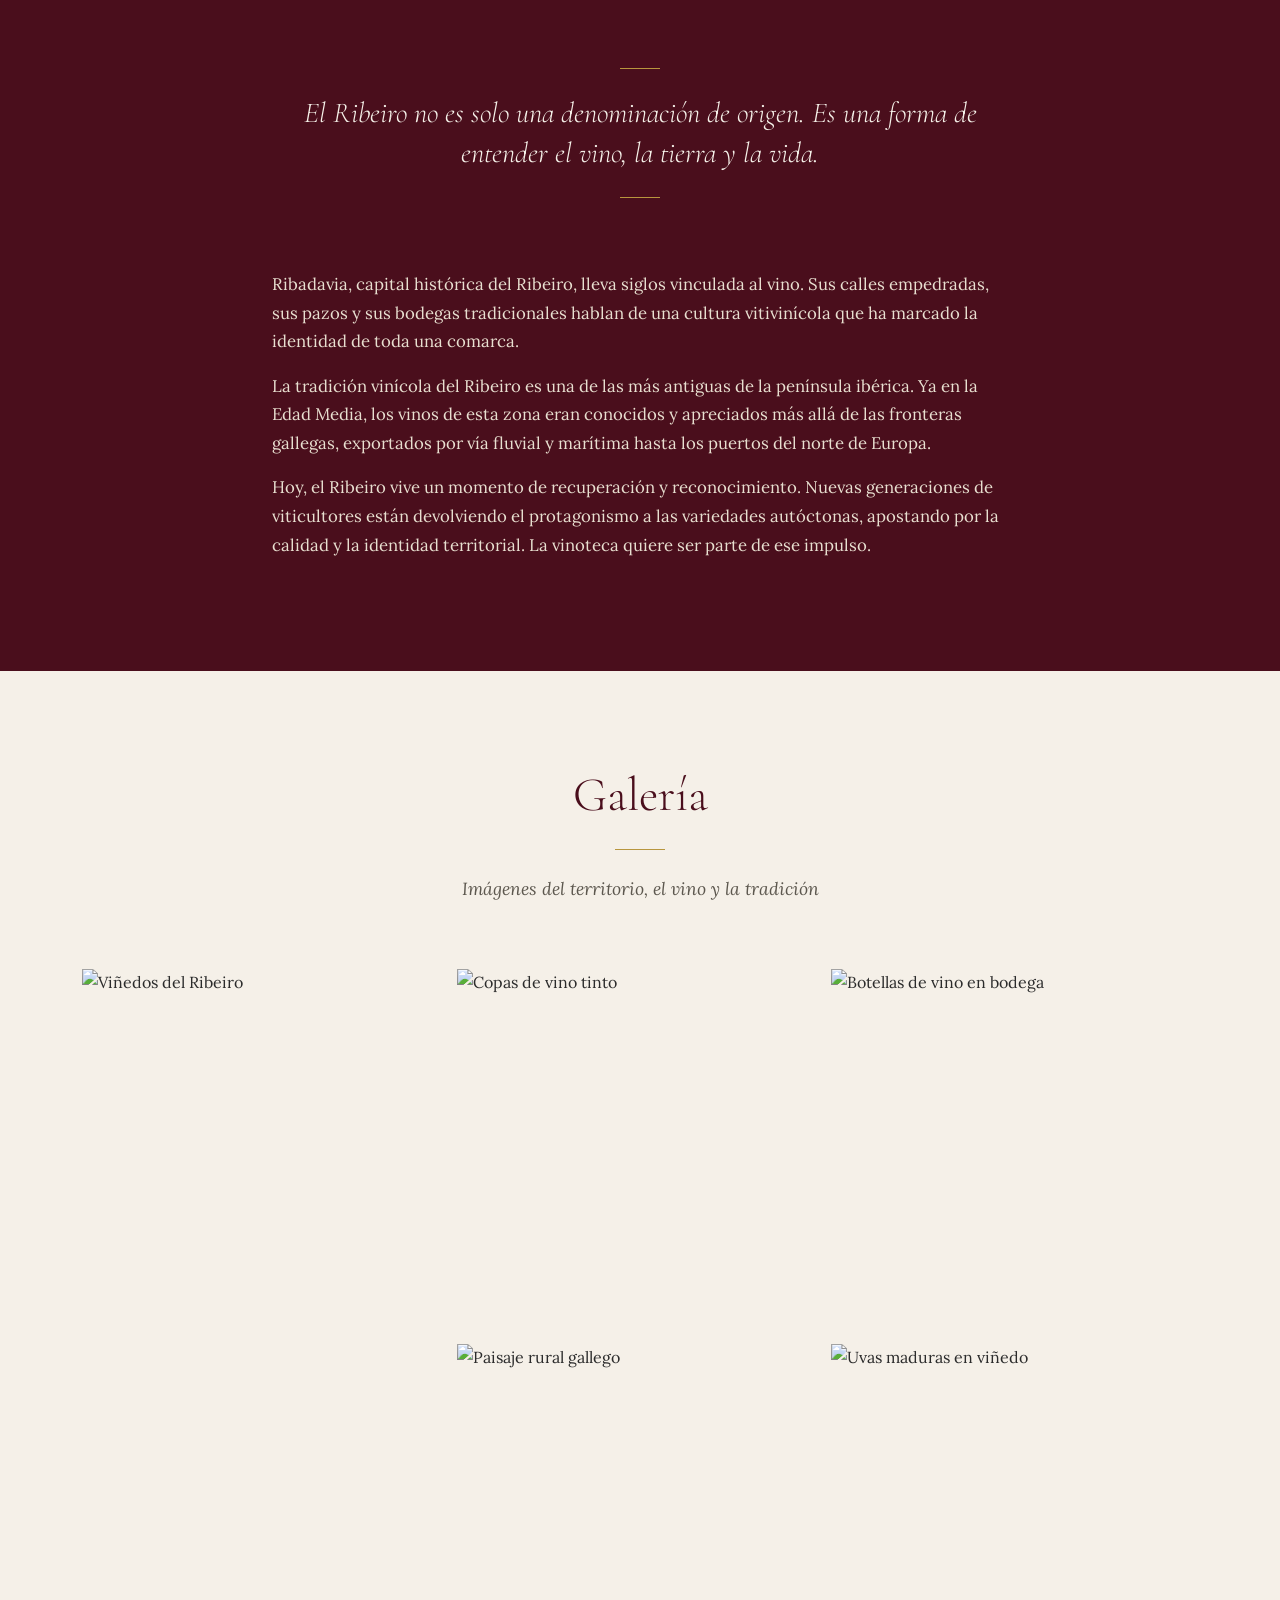
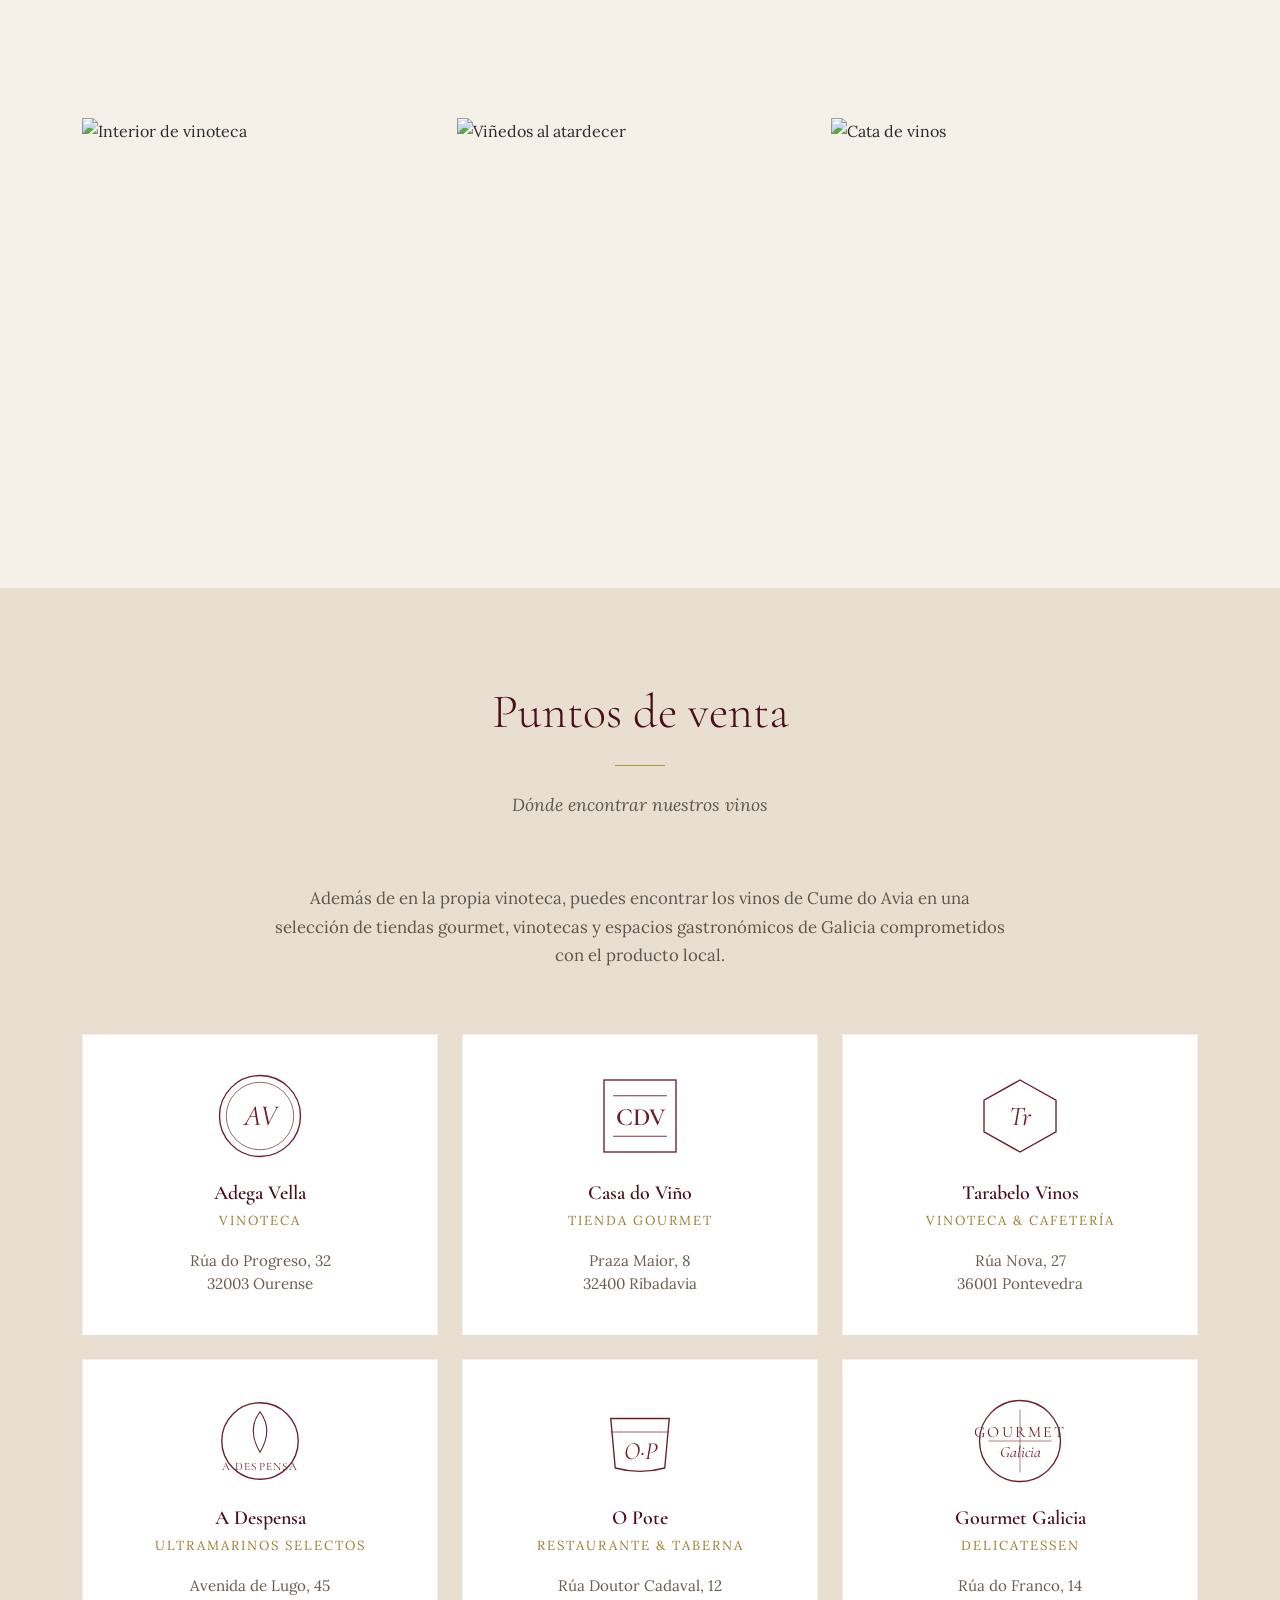
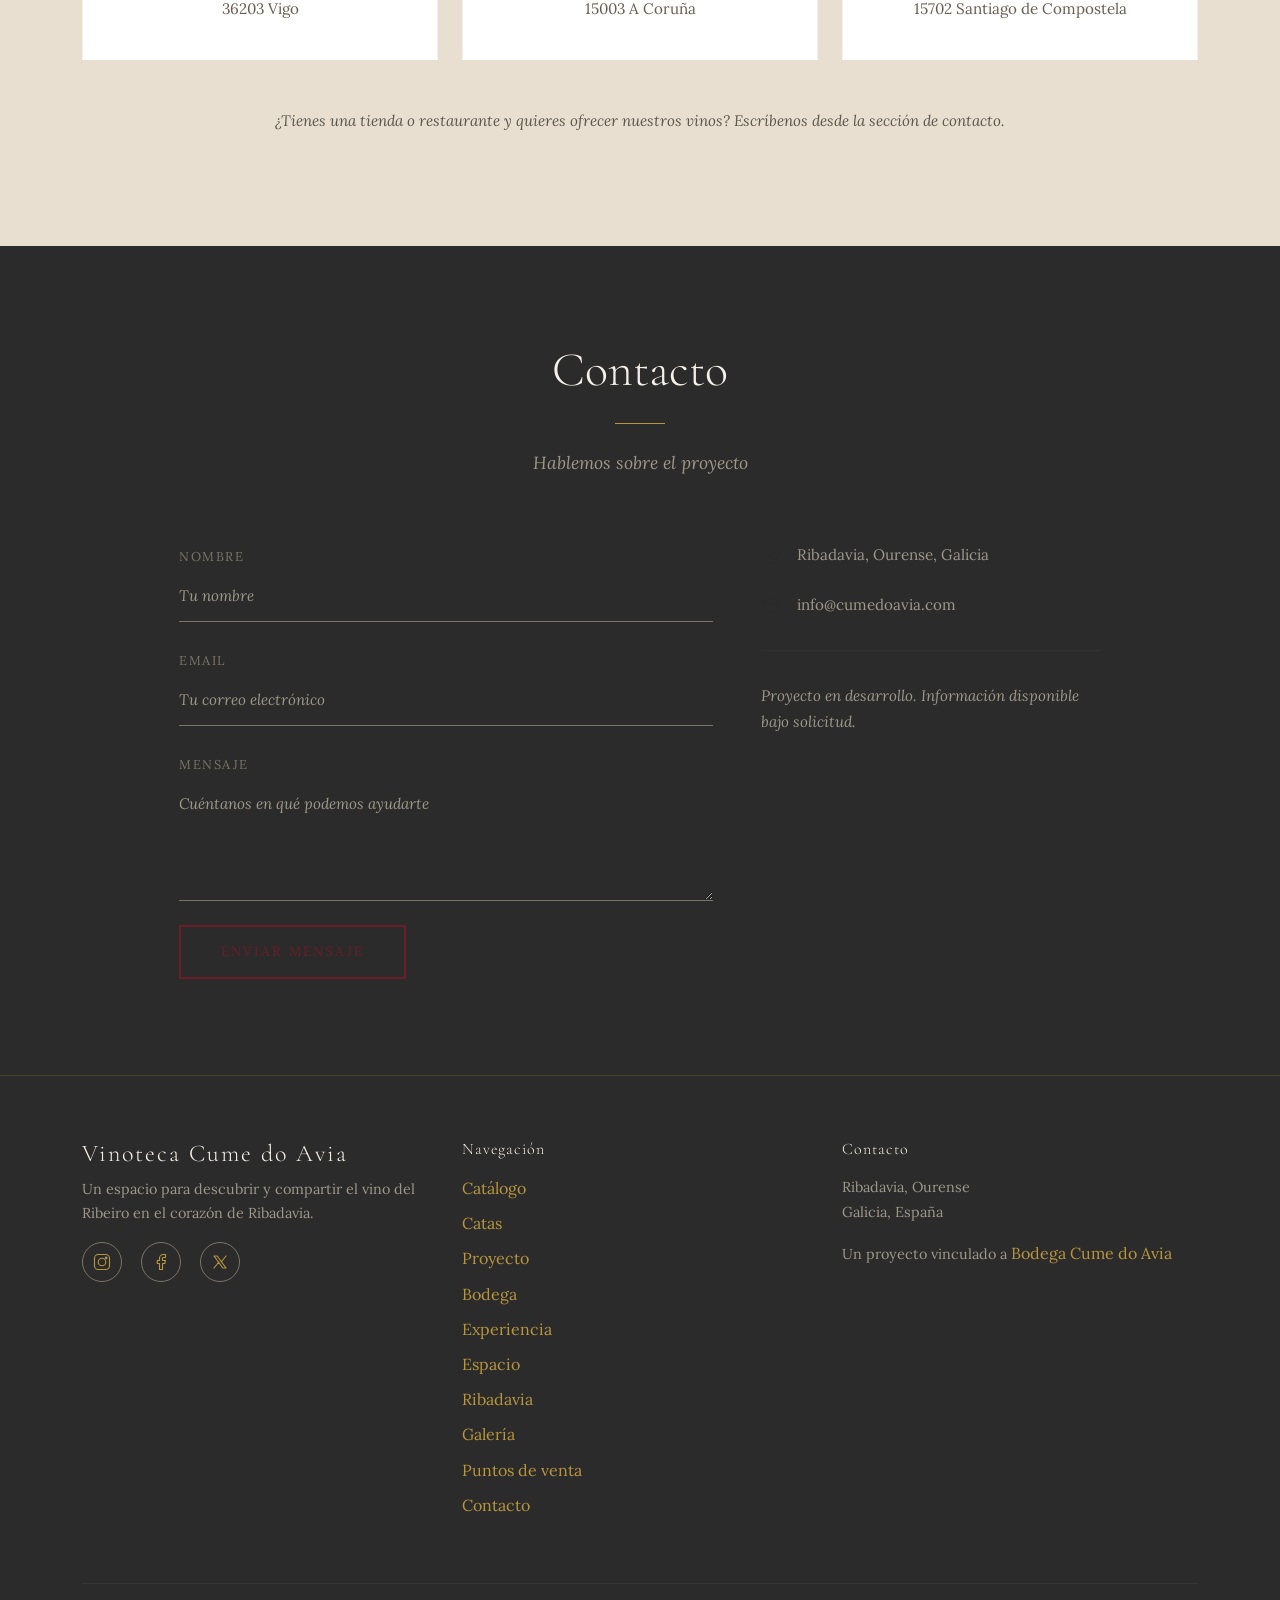
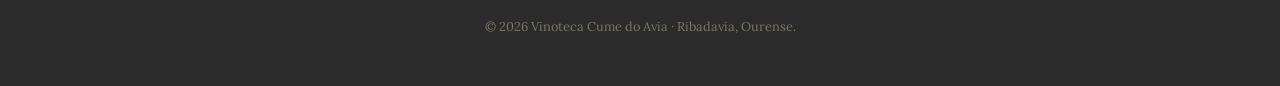
==== commit 74b4c30b: "unify navbar and footer nav order across all pages: Catálogo and Catas first Co-Authored-By: Claude " ====
--- a/index.html
+++ b/index.html
@@ -501,14 +501,14 @@
                 <div class="col-lg-4">
                     <h5 class="mb-3" style="font-size: 1rem; letter-spacing: 1px;" data-i18n="footer-nav-title">Navegación</h5>
                     <ul class="list-unstyled">
+                        <li class="mb-2"><a href="catalogo.html" data-i18n="nav-catalogo">Catálogo</a></li>
+                        <li class="mb-2"><a href="catas.html" data-i18n="nav-catas">Catas</a></li>
                         <li class="mb-2"><a href="#proyecto" data-i18n="nav-proyecto">Proyecto</a></li>
                         <li class="mb-2"><a href="#bodega" data-i18n="nav-bodega">Bodega</a></li>
                         <li class="mb-2"><a href="#experiencia" data-i18n="nav-experiencia">Experiencia</a></li>
-                        <li class="mb-2"><a href="catalogo.html" data-i18n="nav-catalogo">Catálogo</a></li>
                         <li class="mb-2"><a href="#espacio" data-i18n="nav-espacio">Espacio</a></li>
                         <li class="mb-2"><a href="#ribadavia" data-i18n="nav-ribadavia">Ribadavia</a></li>
                         <li class="mb-2"><a href="#galeria" data-i18n="nav-galeria">Galería</a></li>
-                        <li class="mb-2"><a href="catas.html" data-i18n="nav-catas">Catas</a></li>
                         <li class="mb-2"><a href="#puntos-venta" data-i18n="nav-pdv">Puntos de venta</a></li>
                         <li class="mb-2"><a href="#contacto" data-i18n="nav-contacto">Contacto</a></li>
                     </ul>
